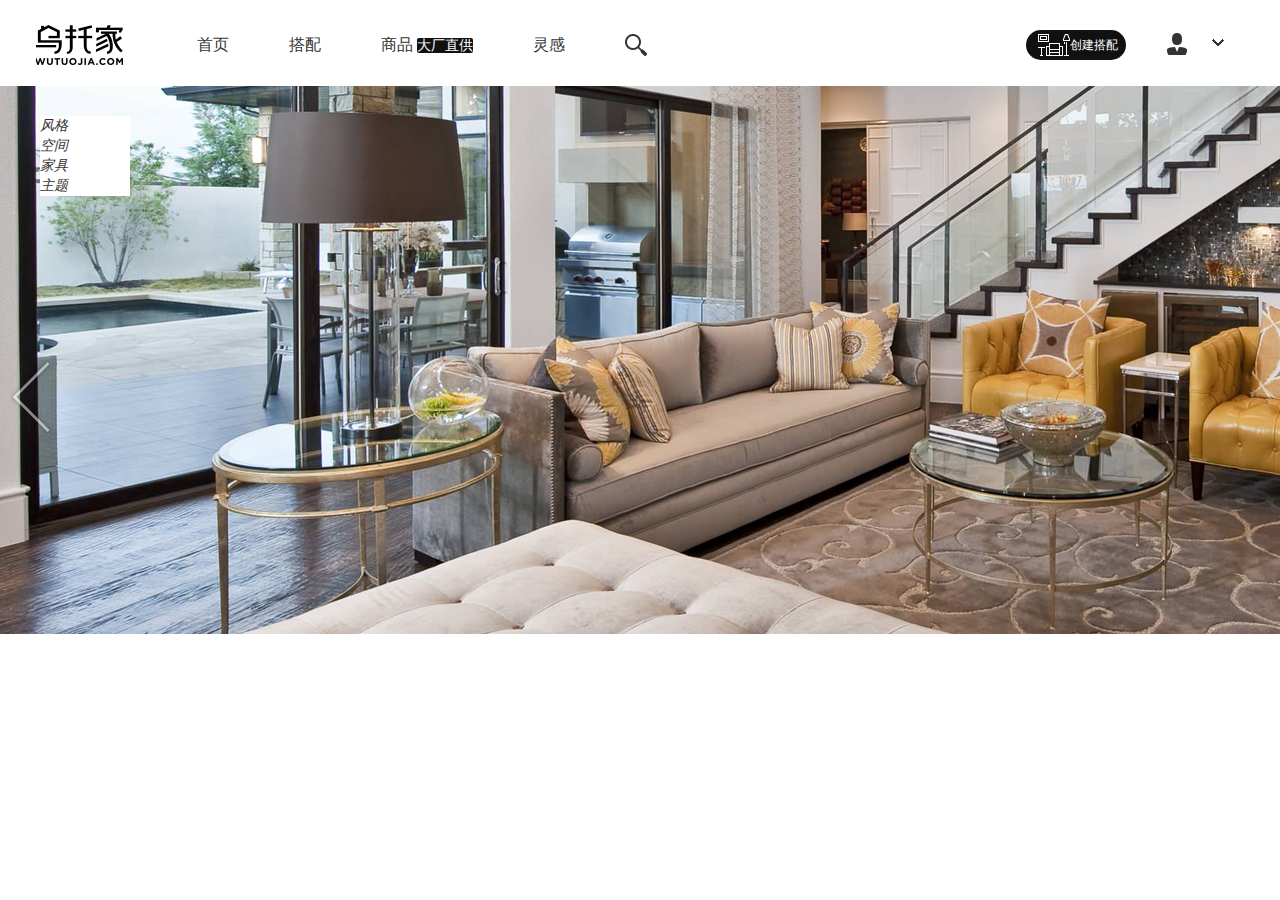
==== index.html @ 918920f3 "header&banner push" ====
<!DOCTYPE html>
<html lang="en">

<head>
    <meta charset="UTF-8">
    <meta name="viewport" content="width=device-width, initial-scale=1.0">
    <meta http-equiv="X-UA-Compatible" content="ie=edge">
    <title>Document</title>
    <link rel="stylesheet" href="style/style.css">
</head>

<body>
    <!-- header start -->
    <div class="header">
        <div class="header_l">
            <div class="menu">
                <a href="index.html"></a>
            </div>
            <ul>
                <li>
                    <a href="index.html">首页</a>
                </li>
                <li>
                    <a href="#">搭配</a>
                </li>
                <li>
                    <a href="#">商品</a>
                    <i>大厂直供</i>
                </li>
                <li>
                    <a href="#">灵感</a>
                </li>
            </ul>
            <div class="search">
                <a href="#"></a>
            </div>
        </div>
        <div class="header_r">
            <a href="" class="create">
                <i></i>
                <h2>创建搭配</h2>
            </a>
            <span>
                <a href="">
                    <i></i>
                </a>
                <a href="">
                    <b></b>
                </a>
            </span>
        </div>
    </div>
    <!-- header over -->
    <!-- banner start -->
    <div class="banner">
        <a href="#" class="prev"></a>
        <a href="#" class="next"></a>
        <div class="imgbox">
            <a href="#">
                <img src="img/banner/164200_431407.jpg" alt="">
            </a>
            <a href="#">
                <img src="img/banner/164423_372800.jpg" alt="">
            </a>
            <a href="#">
                <img src="img/banner/171419_887644.jpg" alt="">
            </a>
        </div>
        <ul class="banner-list">
            <li>
                <i>风格</i>
                <ul>
                    <li></li>
                </ul>
            </li>
            <li>
                <i>空间</i>
            </li>
            <li>
                <i>家具</i>
            </li>
            <li>
                <i>主题</i>
            </li>
        </ul>
    </div>
</body>

</html>
---- style/style.css ----
@charset "utf-8";

html, body, ul, li, ol, dl, dd, dt, p, h1, h2, h3, h4, h5, h6, form, fieldset, legend, img { margin:0; padding:0; }
fieldset, img { border:none; }
img{display: block;}
address, caption, cite, code, dfn, th, var { font-style:normal; font-weight:normal; }
ul, ol { list-style:none; } 
body { color:#333; padding:5px 0; font:14px/20px "微软雅黑"; background:#fff;overflow-y:scroll; overflow-x:hidden;}
a { color:#333; text-decoration:none; }
/* a:visited { color:#666; } */
/* a:hover, a:active, a:focus { color:#ff8400; text-decoration:underline; } */

/* header */
.header{height: 81px;}
.header_l {margin-top: 20px;float: left;overflow: hidden;}
.header_l .menu {float: left; width: 88px;height: 40px;background: url(../img/logo.png) no-repeat;margin: 0 73px 0 36px}
.header_l ul {float: left;}
.header_l ul li {float: left; margin-right: 60px;line-height: 40px;}
.header_l ul li a {font-size: 16px}
.header_l ul li a:hover {color: #666;}
.header_l ul li i {background: #111;font-style: normal;color: #fff;border-radius: 2px;}
.header_l .search {float: left; width: 22px;height: 22px;background: url(../img/wtjicon.png) no-repeat 0 0 ;margin-top: 9px;}
.header_l .search:hover {background: url(../img/wtjicon.png) no-repeat -25px 0}

.header_r {float: right;margin-right: 20px;display: flex;align-items: center}
.header_r a.create {display: flex; width: 100px;height: 30px;background: #111;border-radius: 15px;align-items: center;line-height: 81px;}
.header_r a.create i {width: 32px;height: 22px; background: url(../img/mybuild_btn.png) no-repeat;margin-left: 12px;}
.header_r a.create h2 {font-size: 12px;font-weight: normal;color: #fff;}
.header_r span {display: flex;align-items: center;width: 94px;height: 80px;padding-left: 40px;}
.header_r span a{float: left;}
.header_r span a i {display: block; width: 25px;height: 25px; background:url(../img/wtjicon.png) no-repeat -52px 0}
.header_r span a b {display: block; width: 14px;height: 14px;background:url(../img/wtjicon.png) no-repeat -52px -25px;margin-left: 20px}

/* banner */
.banner {width: 1349px;height: 548px;position: relative;}
.prev {position: absolute;width: 42px;height: 78px;background: url(../img/wtjicon.png) no-repeat -125px -30px;left: 10px;top: 50%;z-index: 9}
.prev:hover{background-position: -220px -30px;}
.next {position: absolute;width: 42px;height: 78px;background: url(../img/wtjicon.png) no-repeat -168px -30px;right: 10px;top: 50%;z-index: 9;}
.next:hover{background-position: -265px -30px;}

.imgbox a {position: absolute;}

.banner-list {position: absolute;z-index: 3;background: #fff;top: 30px;left: 40px;width: 90px;}
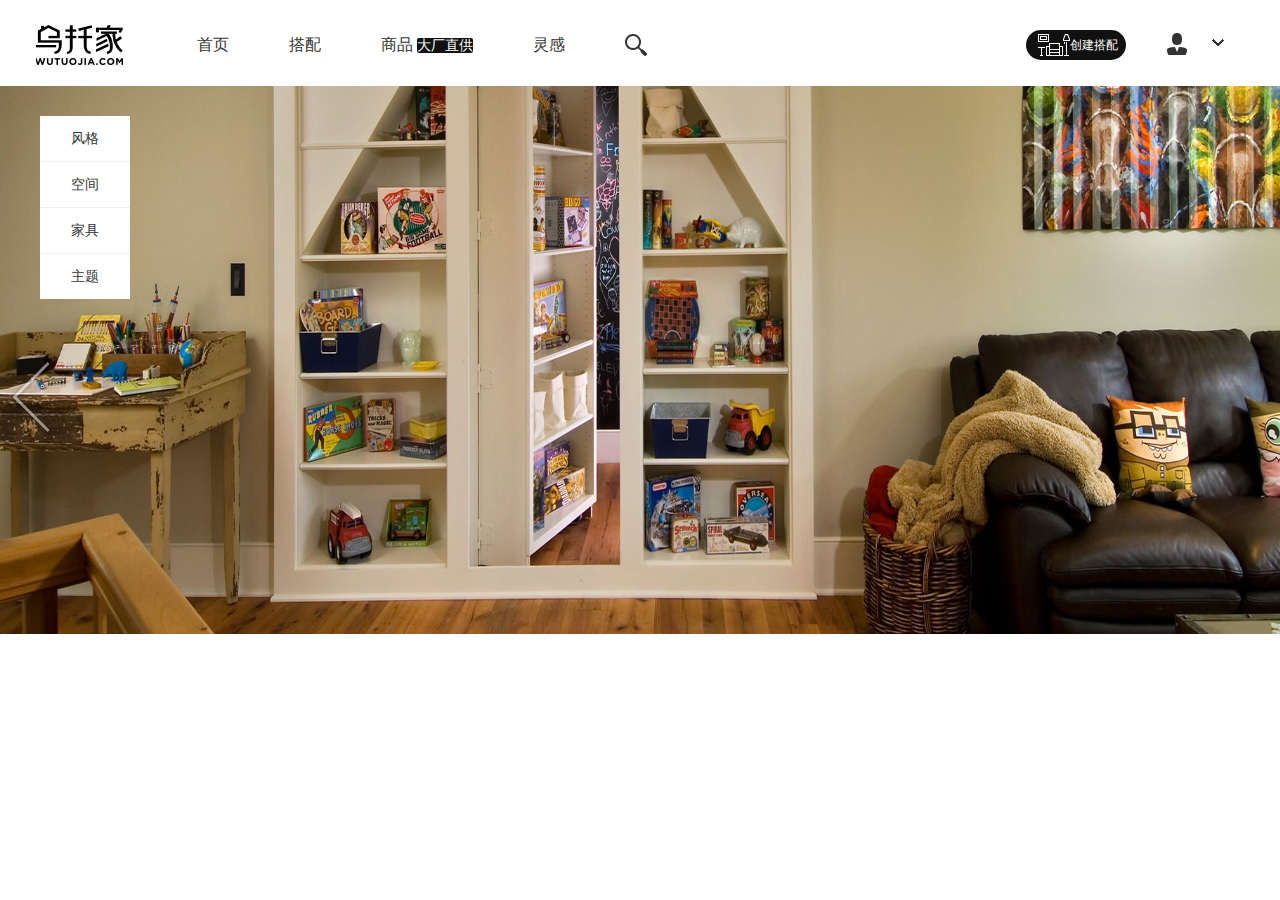
==== commit 32a33dd2: "banner complete" ====
--- a/index.html
+++ b/index.html
@@ -69,21 +69,209 @@
         <ul class="banner-list">
             <li>
                 <i>风格</i>
-                <ul>
-                    <li></li>
-                </ul>
+                <div class="banner-list-box">
+                    <ul>
+                        <li>
+                            <a href="">欧式</a>
+                        </li>
+                        <li>
+                            <a href="">田园</a>
+                        </li>
+                        <li>
+                            <a href="">新中式</a>
+                        </li>
+                        <li>
+                            <a href="">简约现代</a>
+                        </li>
+                        <li>
+                            <a href="">地中海</a>
+                        </li>
+                    </ul>
+                    <ul>
+                        <li>
+                            <a href="">北欧/宜家</a>
+                        </li>
+                        <li>
+                            <a href="">东南亚</a>
+                        </li>
+                        <li>
+                            <a href="">新古典</a>
+                        </li>
+                        <li>
+                            <a href="">日式</a>
+                        </li>
+                        <li>
+                            <a href="">韩式</a>
+                        </li>
+                    </ul>
+                    <ul>
+                        <li>
+                            <a href="">复古怀旧</a>
+                        </li>
+                        <li>
+                            <a href="">美式</a>
+                        </li>
+                        <li>
+                            <a href="">法式</a>
+                        </li>
+                        <li>
+                            <a href="">简约</a>
+                        </li>
+                        <li>
+                            <a href="">前卫</a>
+                        </li>
+                    </ul>
+                </div>
             </li>
             <li>
                 <i>空间</i>
+                <div class="banner-list-box">
+                    <ul>
+                        <li>
+                            <a href="">客厅</a>
+                        </li>
+                        <li>
+                            <a href="">卧室</a>
+                        </li>
+                        <li>
+                            <a href="">厨房</a>
+                        </li>
+                        <li>
+                            <a href="">餐厅</a>
+                        </li>
+                        <li>
+                            <a href="">卫浴间</a>
+                        </li>
+                    </ul>
+                    <ul>
+                        <li>
+                            <a href="">衣帽间</a>
+                        </li>
+                        <li>
+                            <a href="">书房</a>
+                        </li>
+                        <li>
+                            <a href="">儿童房</a>
+                        </li>
+                        <li>
+                            <a href="">男孩房</a>
+                        </li>
+                        <li>
+                            <a href="">女孩房</a>
+                        </li>
+                    </ul>
+                    <ul>
+                        <li>
+                            <a href="">婴儿房</a>
+                        </li>
+                        <li>
+                            <a href="">玄关</a>
+                        </li>
+                        <li>
+                            <a href="">阳台</a>
+                        </li>
+                        <li>
+                            <a href="">角落</a>
+                        </li>
+                        <li>
+                            <a href="">花园</a>
+                        </li>
+                    </ul>
+                </div>
             </li>
             <li>
                 <i>家具</i>
+                <div class="banner-list-box">
+                    <ul>
+                        <li>
+                            <a href="">玄关台</a>
+                        </li>
+                        <li>
+                            <a href="">衣柜</a>
+                        </li>
+                        <li>
+                            <a href="">床</a>
+                        </li>
+                        <li>
+                            <a href="">床头柜</a>
+                        </li>
+                        <li>
+                            <a href="">茶几</a>
+                        </li>
+                    </ul>
+                    <ul>
+                        <li>
+                            <a href="">沙发</a>
+                        </li>
+                        <li>
+                            <a href="">书桌</a>
+                        </li>
+                        <li>
+                            <a href="">餐桌</a>
+                        </li>
+                    </ul>
+                </div>
             </li>
             <li>
                 <i>主题</i>
+                <div class="banner-list-box">
+                    <ul>
+                        <li>
+                            <a href="">宜家</a>
+                        </li>
+                        <li>
+                            <a href="">小清新</a>
+                        </li>
+                        <li>
+                            <a href="">小户型</a>
+                        </li>
+                        <li>
+                            <a href="">背景墙</a>
+                        </li>
+                        <li>
+                            <a href="">壁咚女人心</a>
+                        </li>
+                    </ul>
+                    <ul>
+                        <li>
+                            <a href="">个性色彩</a>
+                        </li>
+                        <li>
+                            <a href="">彪悍的空间利用</a>
+                        </li>
+                        <li>
+                            <a href="">开放式厨房</a>
+                        </li>
+                        <li>
+                            <a href="">我们都是粉色控</a>
+                        </li>
+                        <li>
+                            <a href="">我们都是重口味</a>
+                        </li>
+                    </ul>
+                    <ul>
+                        <li>
+                            <a href="">童趣</a>
+                        </li>
+                        <li>
+                            <a href="">睡公主</a>
+                        </li>
+                        <li>
+                            <a href="">最炫华丽风</a>
+                        </li>
+                        <li>
+                            <a href="">为青春造势</a>
+                        </li>
+                        <li>
+                            <a href="">高科技智能</a>
+                        </li>
+                    </ul>
+                </div>
             </li>
         </ul>
     </div>
 </body>
+<script src="libs/jquery.js"></script>
+<script src="js/index.js"></script>
 
 </html>--- a/style/style.css
+++ b/style/style.css
@@ -19,7 +19,7 @@
 .header_l ul li a {font-size: 16px}
 .header_l ul li a:hover {color: #666;}
 .header_l ul li i {background: #111;font-style: normal;color: #fff;border-radius: 2px;}
-.header_l .search {float: left; width: 22px;height: 22px;background: url(../img/wtjicon.png) no-repeat 0 0 ;margin-top: 9px;}
+.header_l .search {float: left; width: 22px;height: 22px;background: url(../img/wtjicon.png) no-repeat 0 0 ;margin-top: 9px;cursor: pointer;}
 .header_l .search:hover {background: url(../img/wtjicon.png) no-repeat -25px 0}
 
 .header_r {float: right;margin-right: 20px;display: flex;align-items: center}
@@ -38,6 +38,16 @@
 .next {position: absolute;width: 42px;height: 78px;background: url(../img/wtjicon.png) no-repeat -168px -30px;right: 10px;top: 50%;z-index: 9;}
 .next:hover{background-position: -265px -30px;}
 
-.imgbox a {position: absolute;}
+.imgbox a {position: absolute;width: 1349px;height: 548px;left: 1349px;}
+.imgbox a img {width: 1349px;height: 548px;}
+.imgbox a:nth-child(1) {left: 0}
 
-.banner-list {position: absolute;z-index: 3;background: #fff;top: 30px;left: 40px;width: 90px;}+.banner-list {position: absolute;z-index: 3;background: #fff;top: 30px;left: 40px;width: 90px;}
+.banner-list>li{line-height: 45px;text-align: center;border-bottom: 1px solid #f0f0f0;cursor: pointer;}
+.banner-list>li:last-child {border-bottom: none;}
+.banner-list>li:hover{background: #111;color: #fff}
+.banner-list>li i {font-style: normal}
+
+.banner-list-box {width: 0px;height: 183px;background: #111;position: absolute;left: 90px;top: 0;overflow: hidden;}
+.banner-list-box ul{float: left; margin: 30px 0 30px 50px }
+.banner-list-box a {color: #fff;font-size: 12px;display: block;height: 26px;line-height: 26px;text-align: left;}
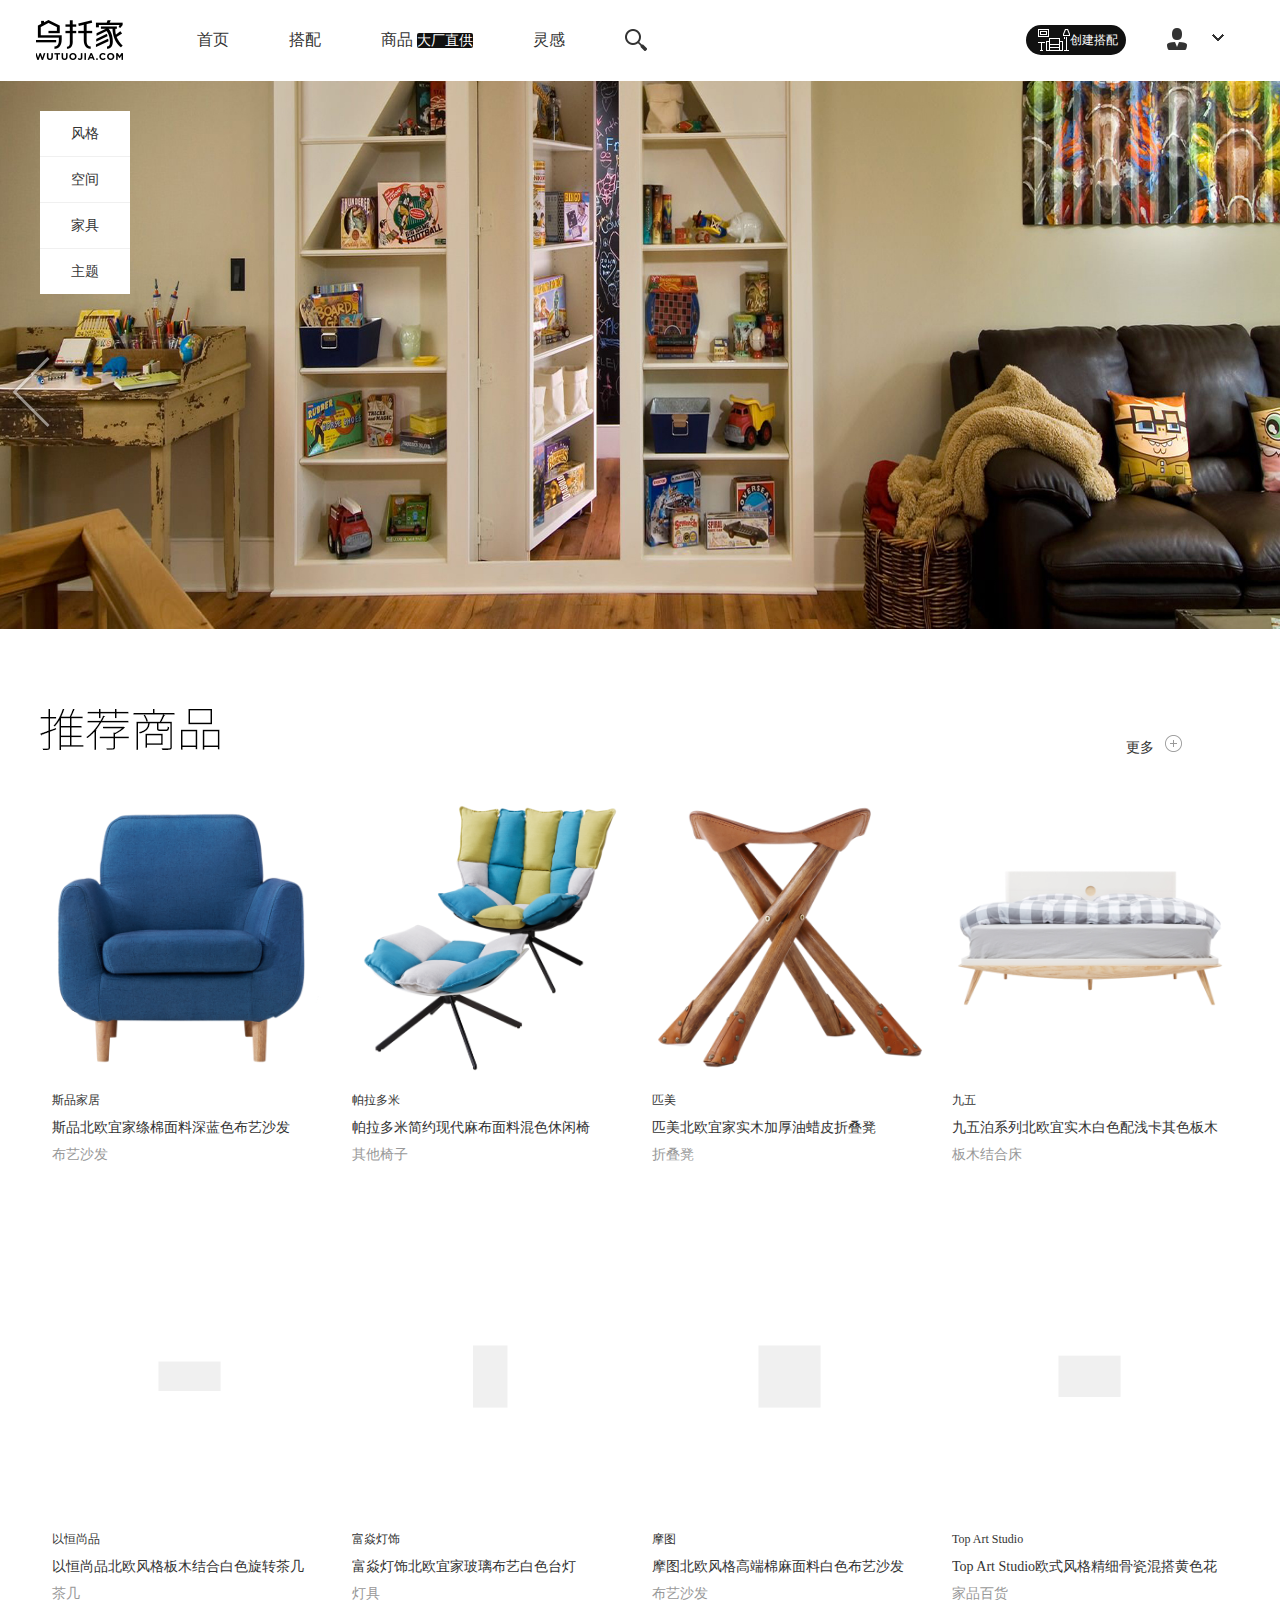
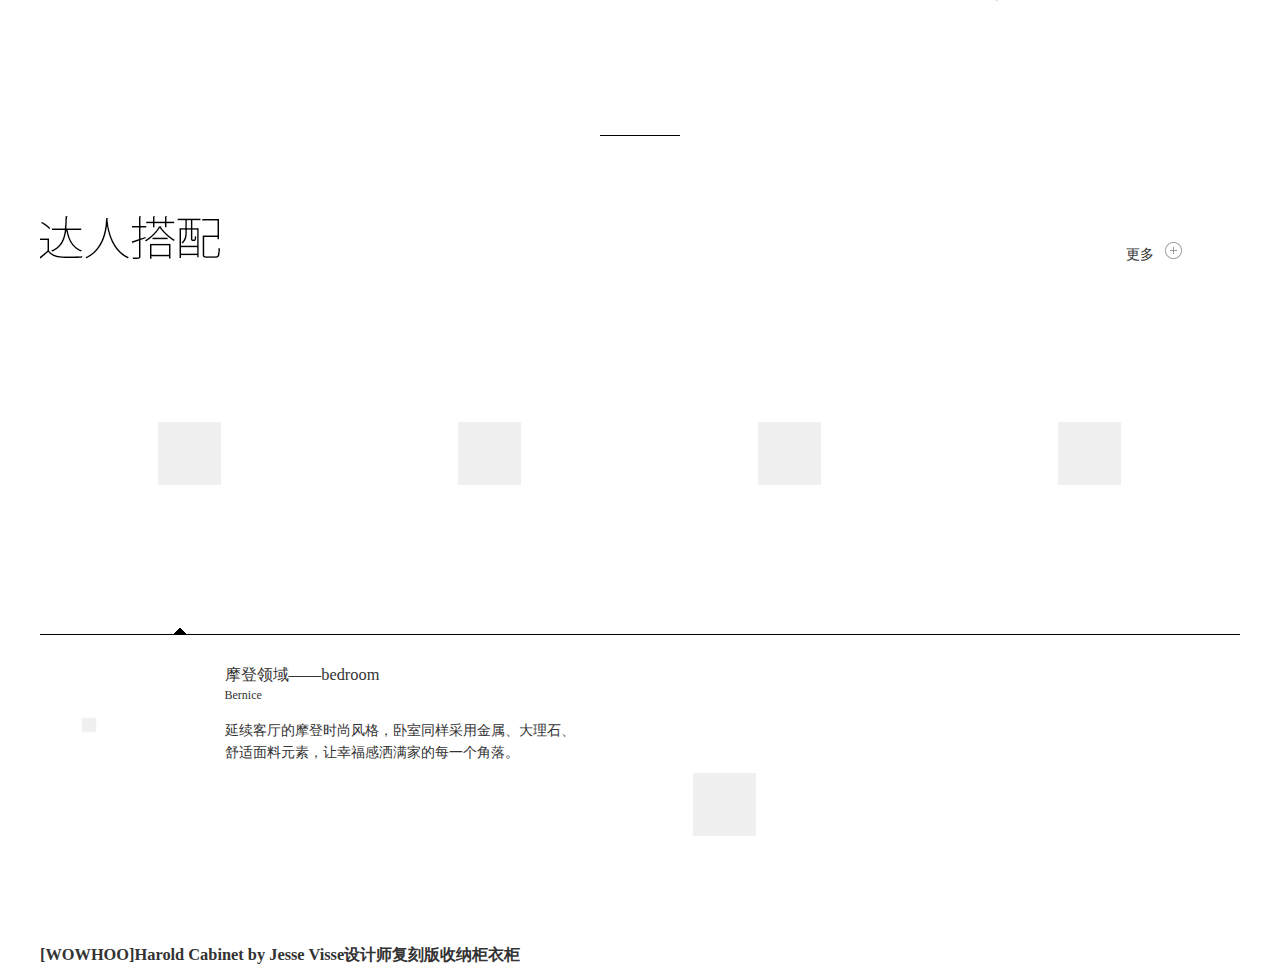
==== commit a290f841: "html mytake writing" ====
--- a/index.html
+++ b/index.html
@@ -5,11 +5,78 @@
     <meta charset="UTF-8">
     <meta name="viewport" content="width=device-width, initial-scale=1.0">
     <meta http-equiv="X-UA-Compatible" content="ie=edge">
-    <title>Document</title>
+    <title>乌托家-家居场景式内容电商平台</title>
     <link rel="stylesheet" href="style/style.css">
 </head>
 
 <body>
+    <!-- login start -->
+    <div class="login">
+        <i class="close"></i>
+        <div class="login-main">
+            <h3>登录乌托家</h3>
+            <p>发现灵感，搜集所爱，美好家居就从这里开始。现在就登录乌托家搭建您心仪的家吧</p>
+            <div class="other-login">
+                <a href="">
+                    <i></i>微博登录</a>
+                <a href="">
+                    <i></i>QQ登录</a>
+                <a href="">
+                    <i></i>微信登录</a>
+            </div>
+            <ul class="login-body">
+                <li>通过邮箱或手机号登录</li>
+                <li>
+                    <input type="text" placeholder="邮箱或手机号">
+                </li>
+                <li>
+                    <input type="password" placeholder="输入密码">
+                </li>
+                <li>
+                    <input type="checkbox" id="auto-login">
+                    <label for="auto-login">下次自动登录</label>
+                    <a href="">忘记密码</a>
+                </li>
+                <li>
+                    <a href="" class="login-submit">登录</a>
+                </li>
+                <li>
+                    <i>还不是会员?</i>
+                    <a href="">立即注册</a>
+                </li>
+            </ul>
+        </div>
+        <div class="register">
+            <h3>现在就加入乌托家</h3>
+            <p>发现灵感，搜集所爱，美好家居就从这里开始。现在就登录乌托家搭建您心仪的家吧</p>
+            <div class="other-login">
+                <a href="">
+                    <i></i>微博登录</a>
+                <a href="">
+                    <i></i>QQ登录</a>
+                <a href="">
+                    <i></i>微信登录</a>
+            </div>
+            <ul class="register-body">
+                <li>手机账户注册</li>
+                <li>
+                    <input type="text" placeholder="请输入您的手机号">
+                </li>
+                <li>
+                    <input type="password" placeholder="请输入您的密码">
+                </li>
+                <li>
+                    <a href="" class="login-submit">确定</a>
+                </li>
+                <li>
+                    <i>我已有账号!</i>
+                    <a href="">登录</a>
+                </li>
+            </ul>
+        </div>
+    </div>
+    <!-- login over -->
+
     <!-- header start -->
     <div class="header">
         <div class="header_l">
@@ -51,10 +118,11 @@
         </div>
     </div>
     <!-- header over -->
+
     <!-- banner start -->
     <div class="banner">
-        <a href="#" class="prev"></a>
-        <a href="#" class="next"></a>
+        <a class="prev"></a>
+        <a class="next"></a>
         <div class="imgbox">
             <a href="#">
                 <img src="img/banner/164200_431407.jpg" alt="">
@@ -270,8 +338,180 @@
             </li>
         </ul>
     </div>
+    <!-- banner over -->
+
+    <!-- recommd start -->
+    <div class="recommd layout">
+        <div class="recommd-t">
+            <h2></h2>
+            <div class="more">
+                <a href="">更多
+                    <i></i>
+                </a>
+            </div>
+        </div>
+        <div class="recommd-main">
+            <div class="recommd-body">
+                <dl>
+                    <dt>
+                        <a href="">
+                            <img src="img/rd1.png" data-src="img/recommd/094350_123422.png" alt="" class="lazyload">
+                        </a>
+                    </dt>
+                    <dd>
+                        <a href="">斯品家居</a>
+                        <p>斯品北欧宜家绦棉面料深蓝色布艺沙发</p>
+                        <span>布艺沙发</span>
+                    </dd>
+                </dl>
+            </div>
+            <div class="recommd-body">
+                <dl>
+                    <dt>
+                        <a href="">
+                            <img src="img/rd1.png" data-src="img/recommd/171850_844404.png" alt="" class="lazyload">
+                        </a>
+                    </dt>
+                    <dd>
+                        <a href="">帕拉多米</a>
+                        <p>帕拉多米简约现代麻布面料混色休闲椅</p>
+                        <span>其他椅子</span>
+                    </dd>
+                </dl>
+            </div>
+            <div class="recommd-body">
+                <dl>
+                    <dt>
+                        <a href="">
+                            <img src="img/rd1.png" data-src="img/recommd/101009_919580.png" alt="" class="lazyload">
+                        </a>
+                    </dt>
+                    <dd>
+                        <a href="">匹美</a>
+                        <p>匹美北欧宜家实木加厚油蜡皮折叠凳</p>
+                        <span>折叠凳</span>
+                    </dd>
+                </dl>
+            </div>
+            <div class="recommd-body">
+                <dl>
+                    <dt>
+                        <a href="">
+                            <img src="img/rd1.png" data-src="img/recommd/154449_895808.png" alt="" class="lazyload">
+                        </a>
+                    </dt>
+                    <dd>
+                        <a href="">九五</a>
+                        <p>九五泊系列北欧宜实木白色配浅卡其色板木床</p>
+                        <span>板木结合床</span>
+                    </dd>
+                </dl>
+            </div>
+            <div class="recommd-body">
+                <dl>
+                    <dt>
+                        <a href="">
+                            <img src="img/rd1.png" data-src="img/recommd/175034_437467.png" alt="" class="lazyload">
+                        </a>
+                    </dt>
+                    <dd>
+                        <a href="">以恒尚品</a>
+                        <p>以恒尚品北欧风格板木结合白色旋转茶几</p>
+                        <span>茶几</span>
+                    </dd>
+                </dl>
+            </div>
+            <div class="recommd-body">
+                <dl>
+                    <dt>
+                        <a href="">
+                            <img src="img/rd1.png" data-src="img/recommd/145247_562117.png" alt="" class="lazyload">
+                        </a>
+                    </dt>
+                    <dd>
+                        <a href="">富焱灯饰</a>
+                        <p>富焱灯饰北欧宜家玻璃布艺白色台灯</p>
+                        <span>灯具</span>
+                    </dd>
+                </dl>
+            </div>
+            <div class="recommd-body">
+                <dl>
+                    <dt>
+                        <a href="">
+                            <img src="img/rd1.png" data-src="img/recommd/094436_811992.png" alt="" class="lazyload">
+                        </a>
+                    </dt>
+                    <dd>
+                        <a href="">摩图</a>
+                        <p>摩图北欧风格高端棉麻面料白色布艺沙发</p>
+                        <span>布艺沙发</span>
+                    </dd>
+                </dl>
+            </div>
+            <div class="recommd-body">
+                <dl>
+                    <dt>
+                        <a href="">
+                            <img src="img/rd1.png" data-src="img/recommd/111338_624180.png" alt="" class="lazyload">
+                        </a>
+                    </dt>
+                    <dd>
+                        <a href="">Top Art Studio</a>
+                        <p>Top Art Studio欧式风格精细骨瓷混搭黄色花纹咖啡杯碟</p>
+                        <span>家品百货</span>
+                    </dd>
+                </dl>
+            </div>
+        </div>
+        <div class="recomd-b layout">
+            <div class="wtj-link"></div>
+        </div>
+    </div>
+    <!-- recommd over -->
+
+    <!-- mytake start -->
+    <div class="mytake layout">
+        <div class="mytake-t recommd-t">
+            <h2></h2>
+            <div class="more">
+                <a href="">更多
+                    <i></i>
+                </a>
+            </div>
+        </div>
+        <ul class="mytake-ul">
+            <li><a href=""><img src="img/rd1.png" data-src="img/mytake/20160704034030_342995.png" alt="" class="lazyload"></a></li>
+            <li><a href=""><img src="img/rd1.png" data-src="img/mytake/20160619183316_599496.png" alt="" class="lazyload"></a></li>
+            <li><a href=""><img src="img/rd1.png" data-src="img/mytake/20160617181115_678389.png" alt="" class="lazyload"></a></li>
+            <li><a href=""><img src="img/rd1.png" data-src="img/mytake/20170819152408_648156.png" alt="" class="lazyload"></a></li>
+        </ul>
+        <div class="mytake-nav">
+            <div class="mytake-arrow"><img src="img/arrow.png" alt=""></div>
+        </div>
+        <div class="works works1">
+            <div class="author-info">
+                <a href=""><img src="img/rd1.png" data-src="img/mytake/132232_590689.jpg" class="lazyload" alt=""></a>
+                <div class="author">
+                    <h3><a href="">摩登领域——bedroom</a></h3>
+                    <div class="tlt-author">
+                        <a href="">Bernice</a>
+                    </div>
+                    <p><a href="">延续客厅的摩登时尚风格，卧室同样采用金属、大理石、舒适面料元素，让幸福感洒满家的每一个角落。</a></p>
+                </div>
+            </div>
+            <div class="work-div">
+                <ul class="workul">
+                    <li><a href=""><img src="img/rd1.png" data-src="img/mytake/202419_908473.png" class="lazyload" alt=""></a>
+                    <h3>[WOWHOO]Harold Cabinet by Jesse Visse设计师复刻版收纳柜衣柜</h3>
+                    </li>
+                </ul>
+            </div>
+        </div>
+    </div>
 </body>
 <script src="libs/jquery.js"></script>
+<script src="libs/lazyload.min.js"></script>
 <script src="js/index.js"></script>
 
 </html>--- a/style/style.css
+++ b/style/style.css
@@ -1,14 +1,13 @@
 @charset "utf-8";
 
 html, body, ul, li, ol, dl, dd, dt, p, h1, h2, h3, h4, h5, h6, form, fieldset, legend, img { margin:0; padding:0; }
-fieldset, img { border:none; }
+fieldset, img { border:none;}
+html,body{height: 100%;}
 img{display: block;}
 address, caption, cite, code, dfn, th, var { font-style:normal; font-weight:normal; }
 ul, ol { list-style:none; } 
-body { color:#333; padding:5px 0; font:14px/20px "微软雅黑"; background:#fff;overflow-y:scroll; overflow-x:hidden;}
+body { color:#333; font:14px/20px "微软雅黑"; background:#fff;overflow-y:scroll; overflow-x:hidden;}
 a { color:#333; text-decoration:none; }
-/* a:visited { color:#666; } */
-/* a:hover, a:active, a:focus { color:#ff8400; text-decoration:underline; } */
 
 /* header */
 .header{height: 81px;}
@@ -51,3 +50,96 @@
 .banner-list-box {width: 0px;height: 183px;background: #111;position: absolute;left: 90px;top: 0;overflow: hidden;}
 .banner-list-box ul{float: left; margin: 30px 0 30px 50px }
 .banner-list-box a {color: #fff;font-size: 12px;display: block;height: 26px;line-height: 26px;text-align: left;}
+
+/* login */
+.login {position: absolute;left: 0;top: 0;right: 0;bottom: 0;margin: auto;display: none;z-index: 999}
+.login .close {display: block;width: 35px;height: 35px;background: url(../img/commodityicon.png) no-repeat -40px -149px;position: absolute; right: 20px;top: 20px;}
+
+.login .login-main {margin:auto;margin-top: 50px;width: 420px;height: 468px;padding: 40px;}
+.login-main h3{color: #333;font-size: 20px;height: 38px;display: block;text-align: center;}
+.login-main p {line-height: 22px;font-size: 12px;}
+
+.other-login {display: flex;justify-content: space-between;padding: 23px 0 2px;}
+.other-login a {color: #fff;height: 46px;line-height: 46px;font-size: 14px;text-indent: 25px; border-radius: 4px;text-align: center;position: relative;}
+.other-login a:hover {opacity: .8;}
+.other-login a i{position: absolute;display: inline-block;background-image: url(../img/wtjicon.png);left: 10px;top: 10px;opacity: 0.8;}
+.other-login a:nth-child(1) {width: 130px;background: #e74c3a;}
+.other-login a:nth-child(1) i {width: 29px;height: 23px;background-position: -94px 0;}
+.other-login a:nth-child(2) {width: 130px;background: #1dadea;}
+.other-login a:nth-child(2) i {width: 25px;height: 25px;background-position: -126px 0;}
+.other-login a:nth-child(3) {width: 130px;background: #00c400;}
+.other-login a:nth-child(3) i {width: 28px;height: 23px;background-position: -154px 0;}
+
+.login-body li {color: #333;margin-top: 5px;}
+.login-body li:nth-child(1) {padding: 25px 0 20px;}
+.login-body li:nth-child(2) input{width: 418px;height: 46px;line-height: 46px;text-indent: 15px;font-size: 14px;border: 1px solid #999;}
+.login-body li:nth-child(3) {margin: 15px 0 20px;}
+.login-body li:nth-child(3) input {width: 418px;height: 46px;line-height: 46px;text-indent: 15px;font-size: 14px;border: 1px solid #999;}
+.login-body li:nth-child(4) {margin-top: 5px;}
+.login-body li:nth-child(4) a {float: right;}
+.login-body li:nth-child(5) {margin-top: 15px;}
+.login-body li:nth-child(5) a {display: block; height: 46px;line-height: 46px;font-size: 14px;font-weight: bold;border-radius: 4px;background: #111;color: #fff;text-align: center;}
+.login-body li:nth-child(6) {text-align: center;height: 40px;line-height: 40px;}
+.login-body li:nth-child(6) i {color: #999}
+
+
+.login .register {margin:auto;margin-top: 50px;width: 420px;height: 468px;padding: 40px;display: none;}
+.register h3{color: #333;font-size: 20px;height: 38px;display: block;text-align: center;}
+.register p {line-height: 22px;font-size: 12px;}
+
+.register li {color: #333;margin-top: 5px;}
+.register li:nth-child(1) {padding: 25px 0 20px;}
+.register li:nth-child(2) input{width: 418px;height: 46px;line-height: 46px;text-indent: 15px;font-size: 14px;border: 1px solid #999;}
+.register li:nth-child(3) {margin: 15px 0 20px;}
+.register li:nth-child(3) input {width: 418px;height: 46px;line-height: 46px;text-indent: 15px;font-size: 14px;border: 1px solid #999;}
+
+.register li:nth-child(4) {margin-top: 15px;}
+.register li:nth-child(4) a {display: block; height: 46px;line-height: 46px;font-size: 14px;font-weight: bold;border-radius: 4px;background: #111;color: #fff;text-align: center;}
+.register li:nth-child(5) {text-align: center;height: 40px;line-height: 40px;}
+.register li:nth-child(5) i {color: #999}
+
+
+.layout {width: 1200px;margin: 0 auto}
+
+.recommd {margin-top: 80px;}
+.recommd-t {overflow: hidden;}
+.recommd-t h2 {width: 181px;height: 44px;background: url(../img/wtjicon.png) no-repeat 0px  -136px;display: inline-block}
+.recommd-t .more {float: right;width: 89px;height: 43px;padding: 25px 25px 0 0;}
+.more i {display: inline-block;width: 17px;height: 17px;background: url(../img/wtjicon.png) no-repeat -18px -26px;margin: 1px 0 0 7px;}
+
+.recommd-main {width: 1240px;display: flex;flex-wrap: wrap;}
+.recommd-body {width: 300px;padding: 12px;overflow: hidden;box-sizing: border-box}
+.recommd-body dl {width: 276px;height: 405px;float:left;margin-top: 10px;position: relative;}
+.recommd-body dl dt a{display: block; height: 276px;width: 276px;text-align: center;line-height: 276px;}
+.recommd-body dl dt a img{display: inline-block;vertical-align: middle;}
+.recommd-body dl dd a {display: block;margin-top: 15px;font-size: 12px;}
+.recommd-body dl dd p {height: 35px;line-height: 35px; font-size:14px;overflow: hidden;}
+.recommd-body dl dd span {display: block;margin-bottom: 15px;color: #999;}
+.recommd-body:nth-child(1) dl dt img {width: 276px;height: 260px;}
+.recommd-body:nth-child(2) dl dt img {width: 264px;height: 276px;}
+.recommd-body:nth-child(3) dl dt img {width: 276px;height: 271px;}
+.recommd-body:nth-child(4) dl dt img {width: 276px;height: 146px;}
+.recommd-body:nth-child(5) dl dt img {width: 276px;height: 131px;}
+.recommd-body:nth-child(6) dl dt img {width: 153px;height: 276px;}
+.recommd-body:nth-child(7) dl dt img {width: 276px;height: 276px;}
+.recommd-body:nth-child(8) dl dt img {width: 276px;height: 183px;}
+
+.recomd-b {margin-bottom: 80px;}
+.wtj-link {height: 80px;line-height: 80px;border-bottom: 1px solid #000;width: 80px;margin: 0 auto;}
+
+/* mytake */
+.mytake .mytake-t h2 {background-position: 0 -181px;}
+.mytake-ul {display: flex;justify-content: space-around;margin: 30px 0;}
+.mytake-ul li a img {width: 280px;height: 280px;}
+
+.mytake-nav {border-bottom: 1px solid #000;position: relative;height: 10px;overflow: hidden;}
+.mytake-arrow {width: 280px;text-align: center;position: absolute;}
+.mytake-arrow img {display: inline-block;}
+
+.works {margin-top: 30px;}
+.author-info {widows: 460px;float: left;}
+.author-info img {display: inline-block; margin-left: 17px;width: 64px;height: 64px;border-radius: 50%}
+.author {width: 360px;display: inline-block;margin-left: 100px;}
+.author h3 {font-weight: normal;}
+.tlt-author {font-size: 12px;cursor: pointer;}
+.author p {margin-top: 15px;line-height: 22px;font-size: 14px;}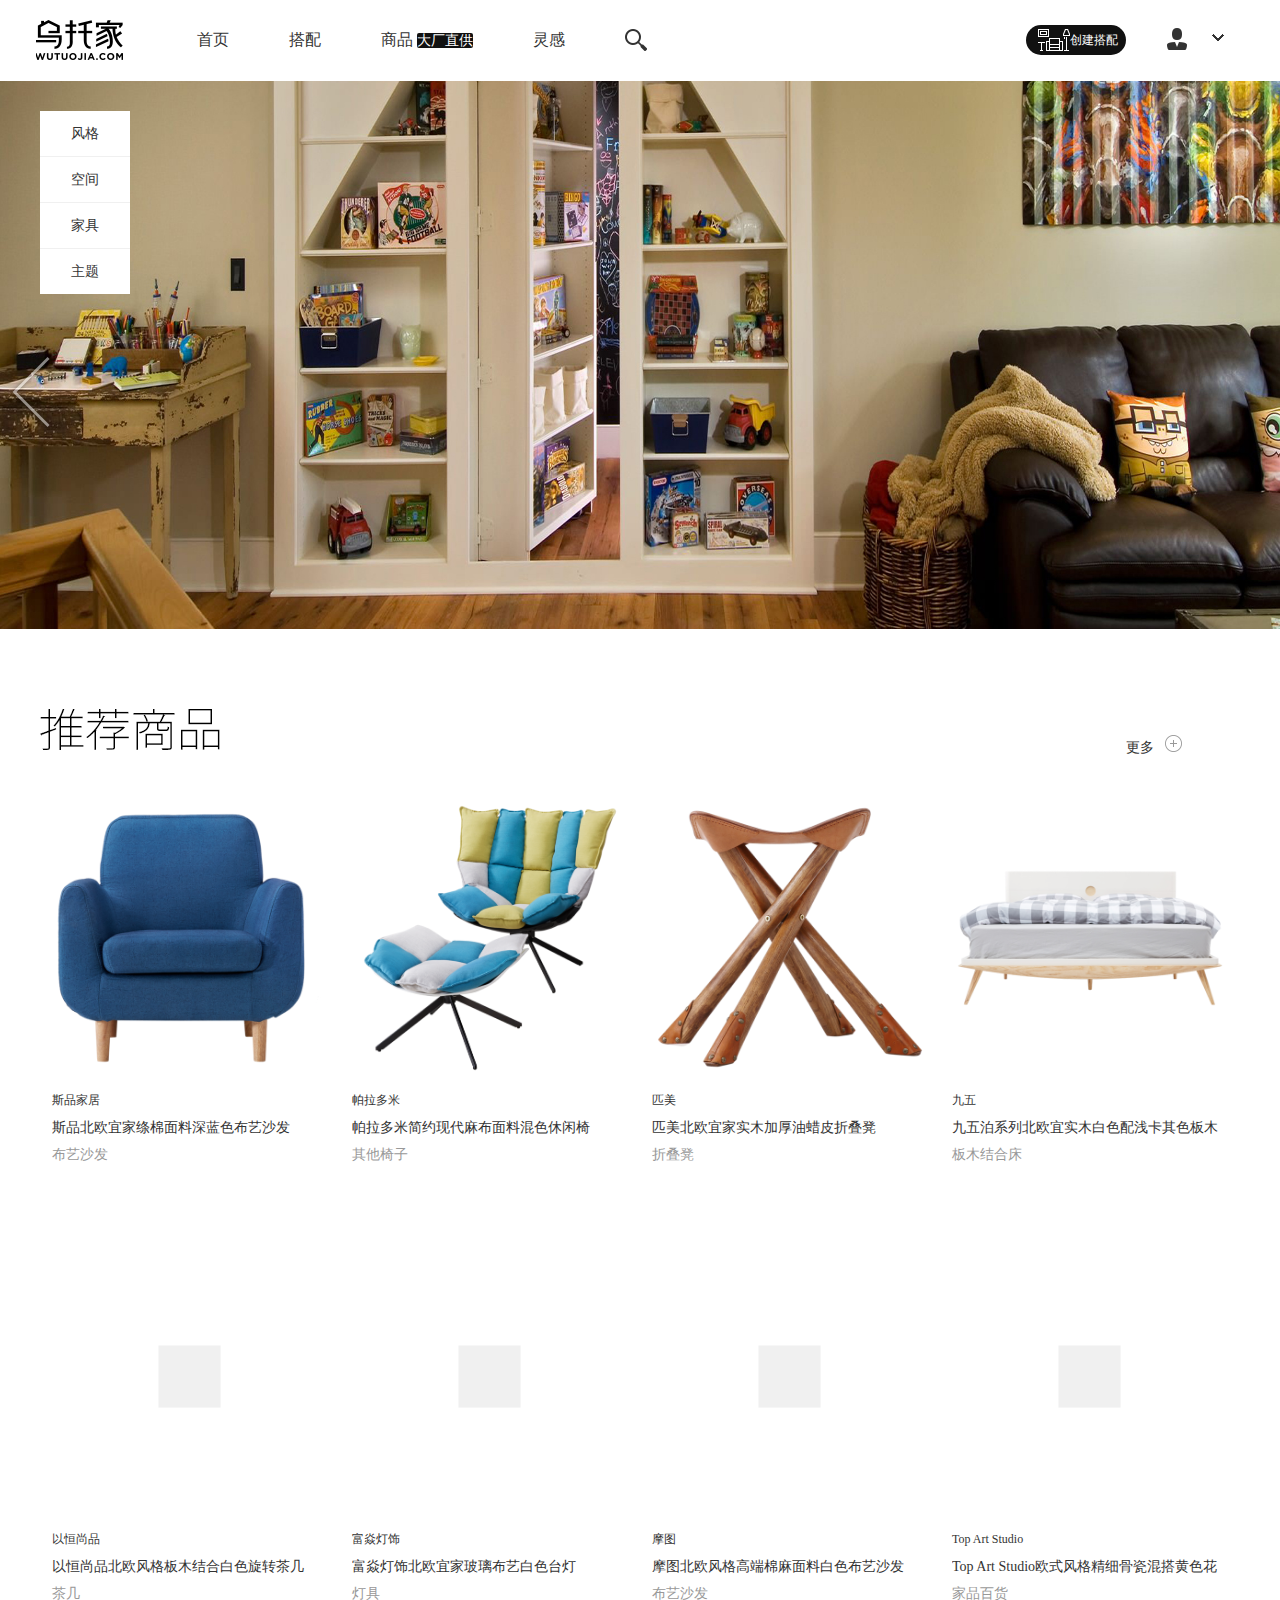
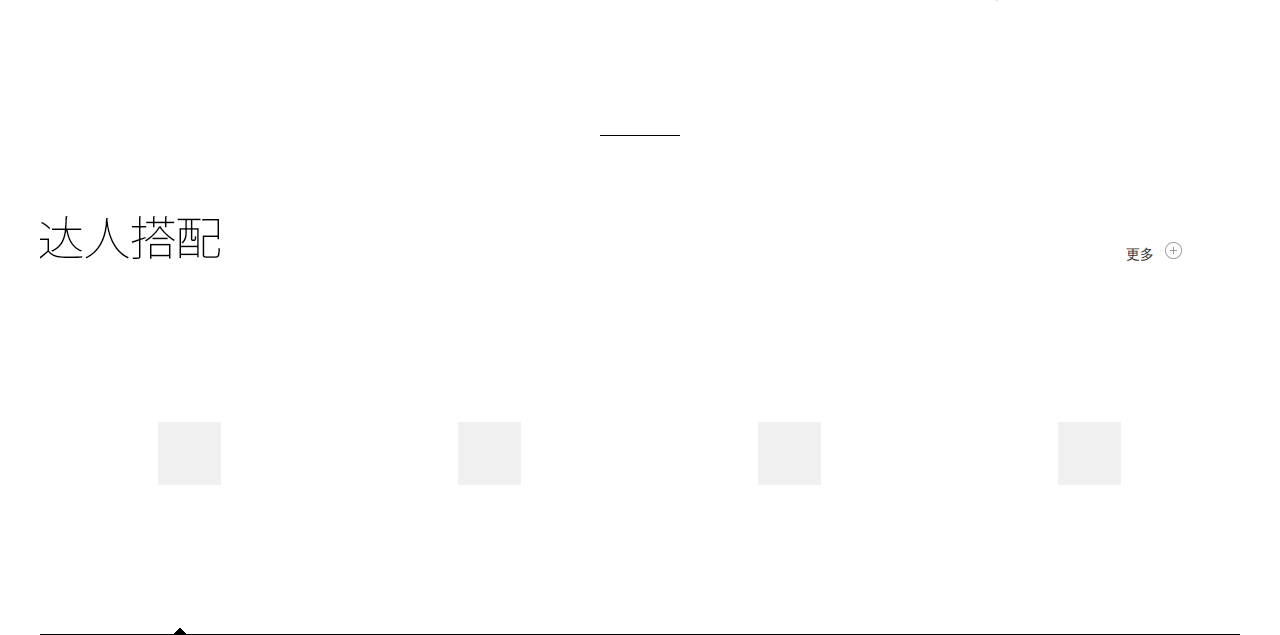
==== commit d1aadd0c: "mytake complete" ====
--- a/index.html
+++ b/index.html
@@ -489,7 +489,7 @@
         <div class="mytake-nav">
             <div class="mytake-arrow"><img src="img/arrow.png" alt=""></div>
         </div>
-        <div class="works works1">
+        <div class="works">
             <div class="author-info">
                 <a href=""><img src="img/rd1.png" data-src="img/mytake/132232_590689.jpg" class="lazyload" alt=""></a>
                 <div class="author">
@@ -501,9 +501,102 @@
                 </div>
             </div>
             <div class="work-div">
-                <ul class="workul">
+                <ul class="work-ul">
                     <li><a href=""><img src="img/rd1.png" data-src="img/mytake/202419_908473.png" class="lazyload" alt=""></a>
                     <h3>[WOWHOO]Harold Cabinet by Jesse Visse设计师复刻版收纳柜衣柜</h3>
+                    </li>
+                    <li><a href=""><img src="img/rd1.png" data-src="img/mytake/213145_935734.png" class="lazyload" alt=""></a>
+                    <h3>【現貨】丹麥Ferm Livin...</h3>
+                    </li>
+                    <li><a href=""><img src="img/rd1.png" data-src="img/mytake/211335_392875.jpg" class="lazyload" alt=""></a>
+                    <h3>進口英國Tom Dixon  2016年新品 大理石檯燈/桌燈</h3>
+                    </li>
+                    <li><a href=""><img src="img/rd1.png" data-src="img/mytake/210226_286167.png" class="lazyload" alt=""></a>
+                    <h3>[WOWHOO]Alana Kingsize Bed电镀玫瑰金北欧风不锈钢金属大床</h3>
+                    </li>
+                </ul>
+            </div>
+        </div>
+        <div class="works">
+            <div class="author-info">
+                <a href=""><img src="img/rd1.png" data-src="img/mytake/163032_429119.jpg" class="lazyload" alt=""></a>
+                <div class="author">
+                    <h3><a href="">现代白静家-卧室</a></h3>
+                    <div class="tlt-author">
+                        <a href="">金馆长</a>
+                    </div>
+                    <p><a href="">浅浅色调，淡淡的色阶，实木与布艺结合出一种最舒适的意境，简洁款的抱枕以质感取胜，墙上的挂画增添时尚感。</a></p>
+                </div>
+            </div>
+            <div class="work-div">
+                <ul class="work-ul">
+                    <li><a href=""><img src="img/rd1.png" data-src="img/mytake/144218_700992.png" class="lazyload" alt=""></a>
+                    <h3>印度进口手工编织羊毛几何地毯100%纯羊毛客厅地毯挂毯茶几地毯</h3>
+                    </li>
+                    <li><a href=""><img src="img/rd1.png" data-src="img/mytake/134929_202223.png" class="lazyload" alt=""></a>
+                    <h3>抱枕</h3>
+                    </li>
+                    <li><a href=""><img src="img/rd1.png" data-src="img/mytake/190851_841213.png" class="lazyload" alt=""></a>
+                    <h3>拼色拉链腰靠枕套</h3>
+                    </li>
+                    <li><a href=""><img src="img/rd1.png" data-src="img/mytake/190555_705198.png" class="lazyload" alt=""></a>
+                    <h3>透明彩色鱼缸吊灯</h3>
+                    </li>
+                </ul>
+            </div>
+        </div>
+        <div class="works">
+            <div class="author-info">
+                <a href=""><img src="img/rd1.png" data-src="img/mytake/144302_255994.jpg" class="lazyload" alt=""></a>
+                <div class="author">
+                    <h3><a href="">摩登家庭-客厅</a></h3>
+                    <div class="tlt-author">
+                        <a href="">MR.大蜜</a>
+                    </div>
+                    <p><a href="">来自名师之手的设计感沙发提升整个居室艺术品位，功能性升隆茶几，随时能移动办公的小边几，墙上的层架还能随时摆放小物件，黑白并不乏味，功能和趣味兼得。</a></p>
+                </div>
+            </div>
+            <div class="work-div">
+                <ul class="work-ul">
+                    <li><a href=""><img src="img/rd1.png" data-src="img/mytake/201556_826244.jpg" class="lazyload" alt=""></a>
+                    <h3>地毯客厅黑白条纹地毯羊毛客厅茶几卧室书房时尚现代腈纶定做</h3>
+                    </li>
+                    <li><a href=""><img src="img/rd1.png" data-src="img/mytake/152556_359554.png" class="lazyload" alt=""></a>
+                    <h3>【拉赫蒂/lahti】redondo 2-seat sofa 215雷东多2-seat沙发215</h3>
+                    </li>
+                    <li><a href=""><img src="img/rd1.png" data-src="img/mytake/162500_98468.png" class="lazyload" alt=""></a>
+                    <h3>现代简约美式乡村工业风金属落地灯别墅酒店客厅灯样板房装饰地灯</h3>
+                    </li>
+                    <li><a href=""><img src="img/rd1.png" data-src="img/mytake/165339_936565.png" class="lazyload" alt=""></a>
+                    <h3>C形小茶几</h3>
+                    </li>
+                </ul>
+            </div>
+        </div>
+        <div class="works">
+            <div class="author-info">
+                <a href=""><img src="img/rd1.png" data-src="img/mytake/170744_278215.jpg" class="lazyload" alt=""></a>
+                <div class="author">
+                    <h3><a href="">嗨起来，大儿童们！</a></h3>
+                    <div class="tlt-author">
+                        <a href="">卖女孩的小火柴</a>
+                    </div>
+                    <p><a href="">为孩子打造一个缤纷多彩、欢乐自在的娱乐间吧！让他们对童年的充满快乐的记忆！</a></p>
+                </div>
+            </div>
+            <div class="work-div">
+                <ul class="work-ul">
+                    <li><a href=""><img src="img/rd1.png" data-src="img/mytake/153355_553641.png" class="lazyload" alt=""></a>
+                    <h3>卡通小马被子床单四件套</h3>
+                    </li>
+                    <li><a href=""><img src="img/rd1.png" data-src="img/mytake/154113_152000.png" class="lazyload" alt=""></a>
+                    <h3>儿童涂鸦 艺术壁纸</h3>
+                    </li>
+                    <li><a href=""><img src="img/rd1.png" data-src="img/mytake/153220_847120.png" class="lazyload" alt=""></a>
+                    <h3>儿童椅造型椅 小马烤漆椅</h3>
+                    </li>
+                    <li><a href=""><img src="img/rd1.png" data-src="img/mytake/153502_73150.png" class="lazyload" alt=""></a>
+                    <h3>呆萌小动物卡通抱枕靠枕居家用品 </h3>
                     </li>
                 </ul>
             </div>
--- a/style/style.css
+++ b/style/style.css
@@ -111,18 +111,10 @@
 .recommd-body {width: 300px;padding: 12px;overflow: hidden;box-sizing: border-box}
 .recommd-body dl {width: 276px;height: 405px;float:left;margin-top: 10px;position: relative;}
 .recommd-body dl dt a{display: block; height: 276px;width: 276px;text-align: center;line-height: 276px;}
-.recommd-body dl dt a img{display: inline-block;vertical-align: middle;}
+.recommd-body dl dt a img{display: inline-block;vertical-align: middle;max-width: 100%;max-height: 100%;}
 .recommd-body dl dd a {display: block;margin-top: 15px;font-size: 12px;}
 .recommd-body dl dd p {height: 35px;line-height: 35px; font-size:14px;overflow: hidden;}
 .recommd-body dl dd span {display: block;margin-bottom: 15px;color: #999;}
-.recommd-body:nth-child(1) dl dt img {width: 276px;height: 260px;}
-.recommd-body:nth-child(2) dl dt img {width: 264px;height: 276px;}
-.recommd-body:nth-child(3) dl dt img {width: 276px;height: 271px;}
-.recommd-body:nth-child(4) dl dt img {width: 276px;height: 146px;}
-.recommd-body:nth-child(5) dl dt img {width: 276px;height: 131px;}
-.recommd-body:nth-child(6) dl dt img {width: 153px;height: 276px;}
-.recommd-body:nth-child(7) dl dt img {width: 276px;height: 276px;}
-.recommd-body:nth-child(8) dl dt img {width: 276px;height: 183px;}
 
 .recomd-b {margin-bottom: 80px;}
 .wtj-link {height: 80px;line-height: 80px;border-bottom: 1px solid #000;width: 80px;margin: 0 auto;}
@@ -136,10 +128,18 @@
 .mytake-arrow {width: 280px;text-align: center;position: absolute;}
 .mytake-arrow img {display: inline-block;}
 
-.works {margin-top: 30px;}
+.works {margin-top: 30px;overflow: hidden;display: none;}
+.works:nth-child(1) {display: block;}
 .author-info {widows: 460px;float: left;}
-.author-info img {display: inline-block; margin-left: 17px;width: 64px;height: 64px;border-radius: 50%}
-.author {width: 360px;display: inline-block;margin-left: 100px;}
+.author-info img {float: left; margin-left: 17px;width: 64px;height: 64px;border-radius: 50%;}
+.author {width: 360px;float: left;;margin-left: 20px;}
 .author h3 {font-weight: normal;}
 .tlt-author {font-size: 12px;cursor: pointer;}
-.author p {margin-top: 15px;line-height: 22px;font-size: 14px;}+.author p {margin-top: 15px;line-height: 22px;font-size: 14px;}
+
+.work-div {float: right;}
+.work-ul {overflow: hidden;}
+.work-ul li {float: left;margin-left: 57px;width: 110px;}
+.work-ul li a {display: block;width: 110px;height: 110px;line-height: 110px;text-align: center; margin: 0 auto 16px;}
+.work-ul li h3 {font-size: 12px;font-weight: normal;height: 36px;white-space: nowrap;overflow: hidden;text-overflow: ellipsis;}
+.work-ul li a img {display: inline-block; vertical-align: middle;max-height: 110px;max-width: 110px;} 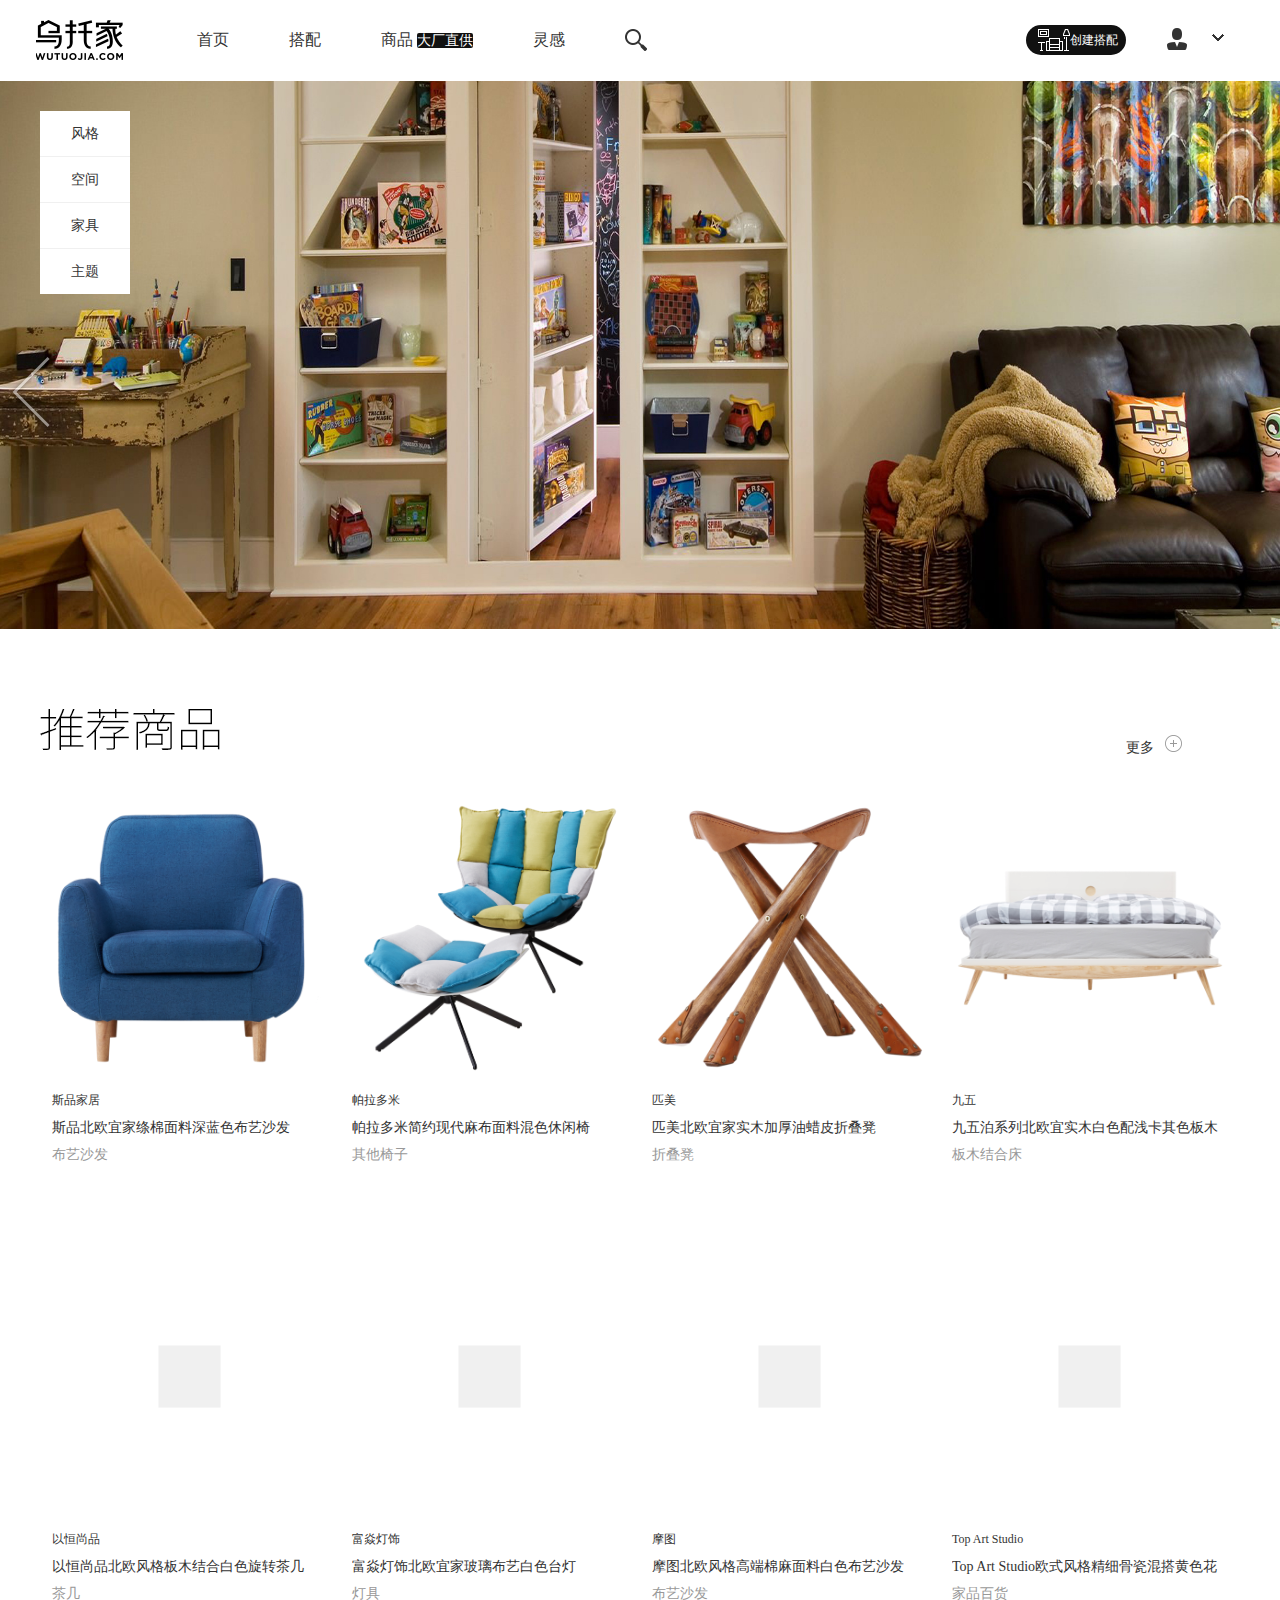
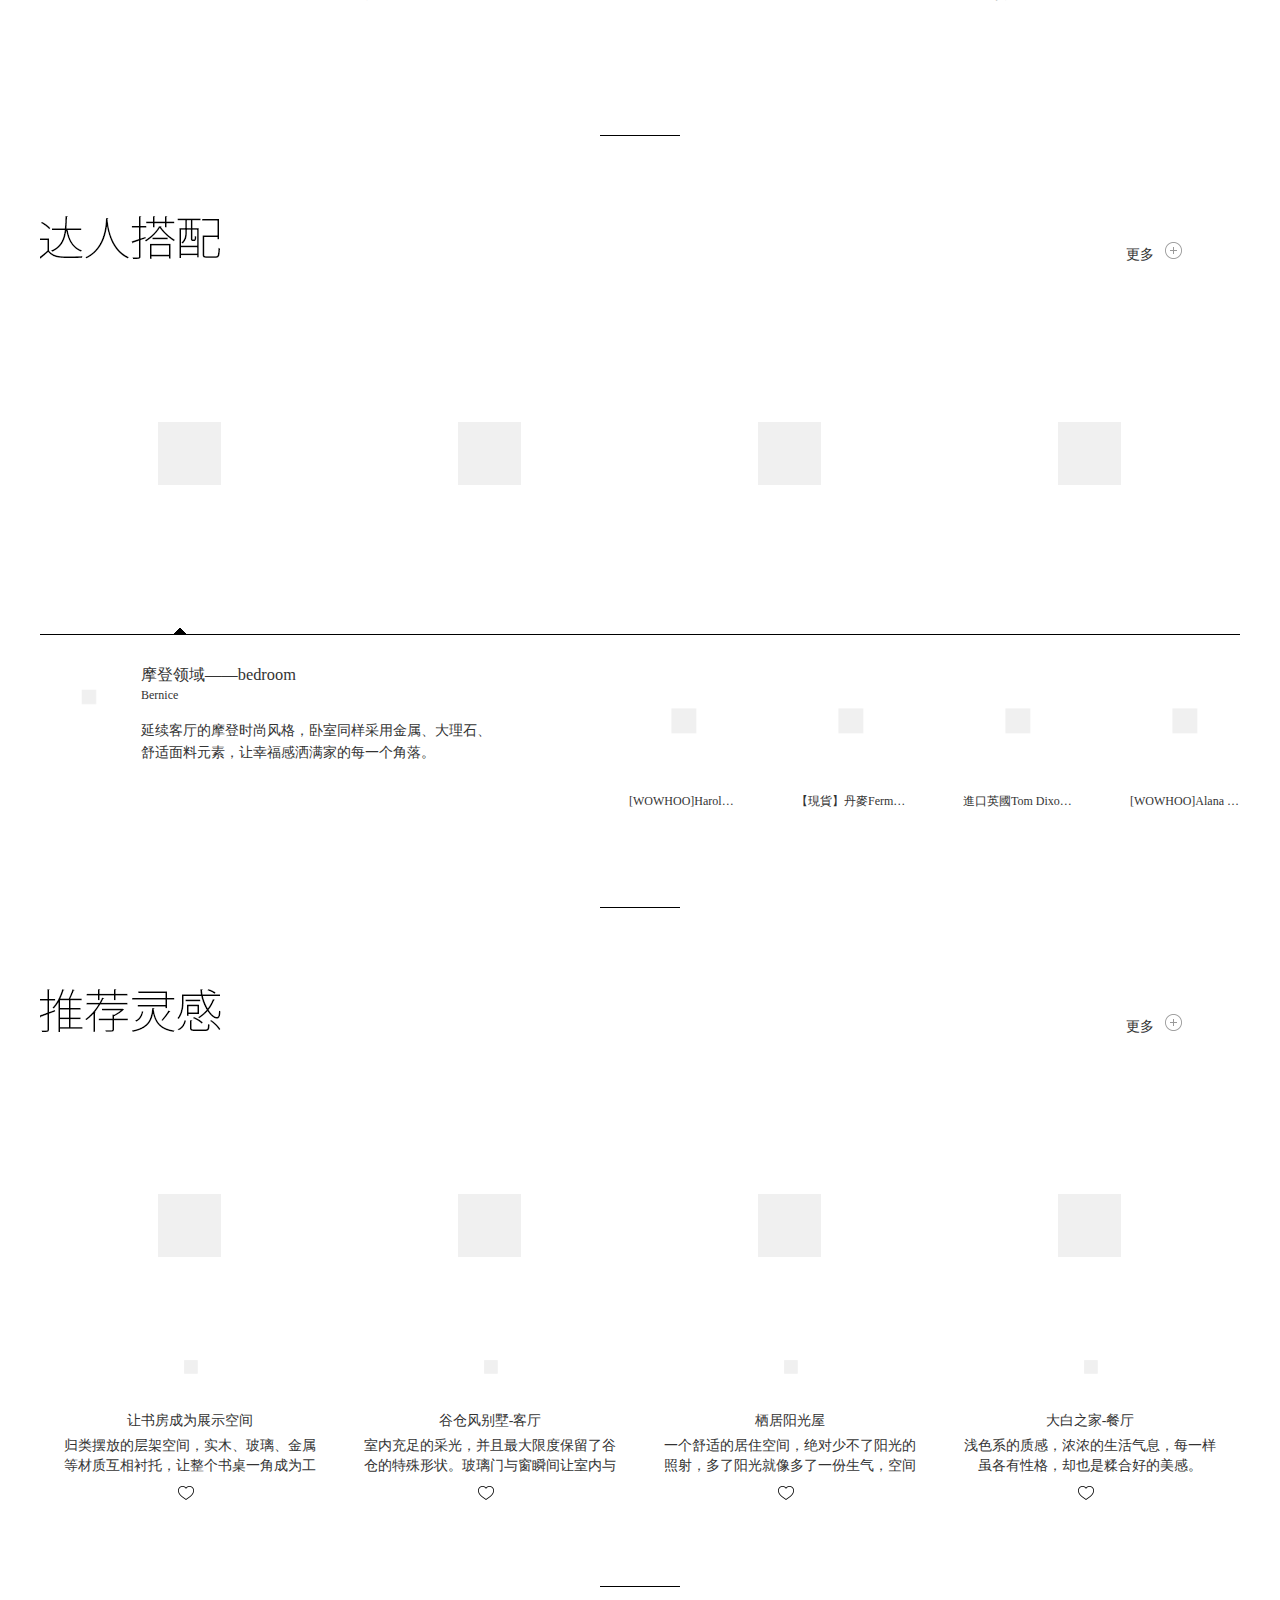
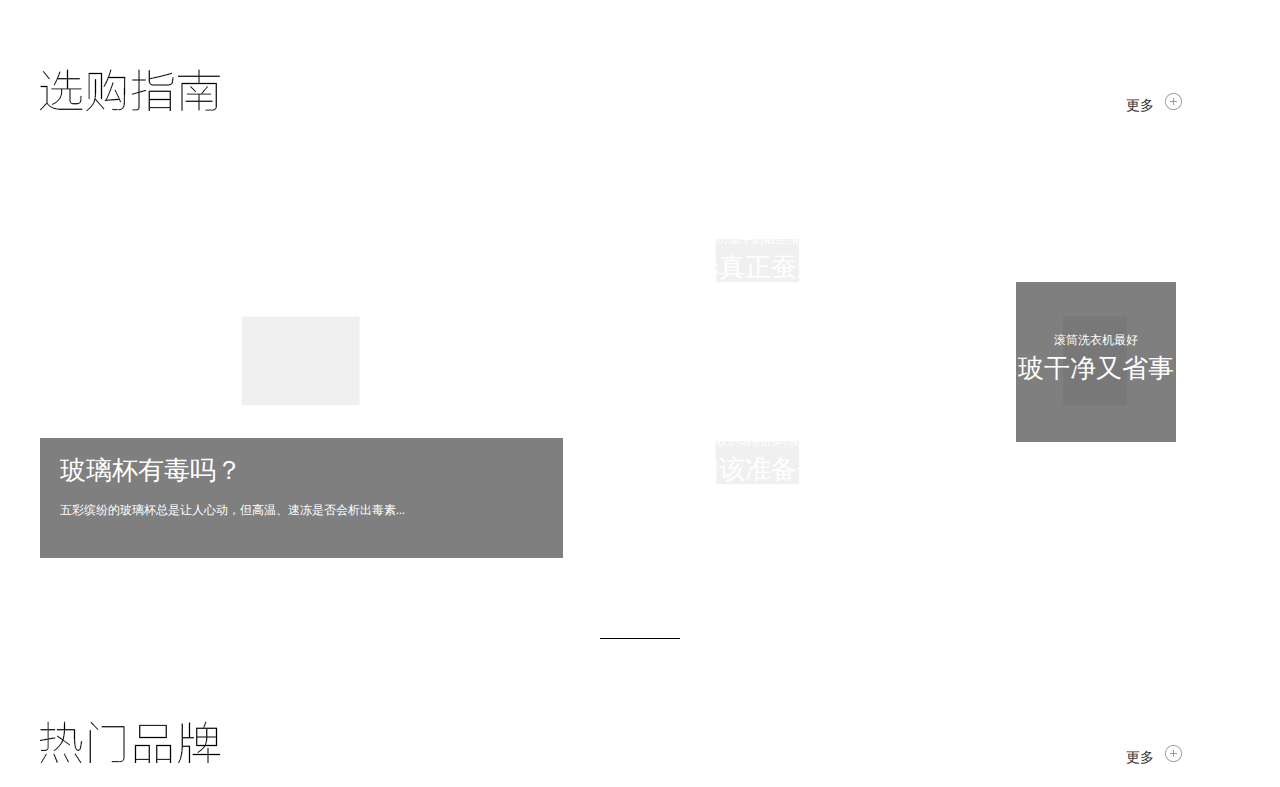
==== commit 32075e0a: "top-brands start" ====
--- a/index.html
+++ b/index.html
@@ -12,6 +12,7 @@
 <body>
     <!-- login start -->
     <div class="login">
+        <p class="login-back"></p>
         <i class="close"></i>
         <div class="login-main">
             <h3>登录乌托家</h3>
@@ -481,127 +482,386 @@
             </div>
         </div>
         <ul class="mytake-ul">
-            <li><a href=""><img src="img/rd1.png" data-src="img/mytake/20160704034030_342995.png" alt="" class="lazyload"></a></li>
-            <li><a href=""><img src="img/rd1.png" data-src="img/mytake/20160619183316_599496.png" alt="" class="lazyload"></a></li>
-            <li><a href=""><img src="img/rd1.png" data-src="img/mytake/20160617181115_678389.png" alt="" class="lazyload"></a></li>
-            <li><a href=""><img src="img/rd1.png" data-src="img/mytake/20170819152408_648156.png" alt="" class="lazyload"></a></li>
+            <li>
+                <a href="">
+                    <img src="img/rd1.png" data-src="img/mytake/20160704034030_342995.png" alt="" class="lazyload">
+                </a>
+            </li>
+            <li>
+                <a href="">
+                    <img src="img/rd1.png" data-src="img/mytake/20160619183316_599496.png" alt="" class="lazyload">
+                </a>
+            </li>
+            <li>
+                <a href="">
+                    <img src="img/rd1.png" data-src="img/mytake/20160617181115_678389.png" alt="" class="lazyload">
+                </a>
+            </li>
+            <li>
+                <a href="">
+                    <img src="img/rd1.png" data-src="img/mytake/20170819152408_648156.png" alt="" class="lazyload">
+                </a>
+            </li>
         </ul>
         <div class="mytake-nav">
-            <div class="mytake-arrow"><img src="img/arrow.png" alt=""></div>
-        </div>
-        <div class="works">
+            <div class="mytake-arrow">
+                <img src="img/arrow.png" alt="">
+            </div>
+        </div>
+        <div class="works works1">
             <div class="author-info">
-                <a href=""><img src="img/rd1.png" data-src="img/mytake/132232_590689.jpg" class="lazyload" alt=""></a>
+                <a href="">
+                    <img src="img/rd1.png" data-src="img/mytake/132232_590689.jpg" class="lazyload" alt="">
+                </a>
                 <div class="author">
-                    <h3><a href="">摩登领域——bedroom</a></h3>
+                    <h3>
+                        <a href="">摩登领域——bedroom</a>
+                    </h3>
                     <div class="tlt-author">
                         <a href="">Bernice</a>
                     </div>
-                    <p><a href="">延续客厅的摩登时尚风格，卧室同样采用金属、大理石、舒适面料元素，让幸福感洒满家的每一个角落。</a></p>
+                    <p>
+                        <a href="">延续客厅的摩登时尚风格，卧室同样采用金属、大理石、舒适面料元素，让幸福感洒满家的每一个角落。</a>
+                    </p>
                 </div>
             </div>
             <div class="work-div">
                 <ul class="work-ul">
-                    <li><a href=""><img src="img/rd1.png" data-src="img/mytake/202419_908473.png" class="lazyload" alt=""></a>
-                    <h3>[WOWHOO]Harold Cabinet by Jesse Visse设计师复刻版收纳柜衣柜</h3>
-                    </li>
-                    <li><a href=""><img src="img/rd1.png" data-src="img/mytake/213145_935734.png" class="lazyload" alt=""></a>
-                    <h3>【現貨】丹麥Ferm Livin...</h3>
-                    </li>
-                    <li><a href=""><img src="img/rd1.png" data-src="img/mytake/211335_392875.jpg" class="lazyload" alt=""></a>
-                    <h3>進口英國Tom Dixon  2016年新品 大理石檯燈/桌燈</h3>
-                    </li>
-                    <li><a href=""><img src="img/rd1.png" data-src="img/mytake/210226_286167.png" class="lazyload" alt=""></a>
-                    <h3>[WOWHOO]Alana Kingsize Bed电镀玫瑰金北欧风不锈钢金属大床</h3>
+                    <li>
+                        <a href="">
+                            <img src="img/rd1.png" data-src="img/mytake/202419_908473.png" class="lazyload" alt="">
+                        </a>
+                        <h3>[WOWHOO]Harold Cabinet by Jesse Visse设计师复刻版收纳柜衣柜</h3>
+                    </li>
+                    <li>
+                        <a href="">
+                            <img src="img/rd1.png" data-src="img/mytake/213145_935734.png" class="lazyload" alt="">
+                        </a>
+                        <h3>【現貨】丹麥Ferm Livin...</h3>
+                    </li>
+                    <li>
+                        <a href="">
+                            <img src="img/rd1.png" data-src="img/mytake/211335_392875.jpg" class="lazyload" alt="">
+                        </a>
+                        <h3>進口英國Tom Dixon 2016年新品 大理石檯燈/桌燈</h3>
+                    </li>
+                    <li>
+                        <a href="">
+                            <img src="img/rd1.png" data-src="img/mytake/210226_286167.png" class="lazyload" alt="">
+                        </a>
+                        <h3>[WOWHOO]Alana Kingsize Bed电镀玫瑰金北欧风不锈钢金属大床</h3>
                     </li>
                 </ul>
             </div>
         </div>
         <div class="works">
             <div class="author-info">
-                <a href=""><img src="img/rd1.png" data-src="img/mytake/163032_429119.jpg" class="lazyload" alt=""></a>
+                <a href="">
+                    <img src="img/rd1.png" data-src="img/mytake/163032_429119.jpg" class="lazyload" alt="">
+                </a>
                 <div class="author">
-                    <h3><a href="">现代白静家-卧室</a></h3>
+                    <h3>
+                        <a href="">现代白静家-卧室</a>
+                    </h3>
                     <div class="tlt-author">
                         <a href="">金馆长</a>
                     </div>
-                    <p><a href="">浅浅色调，淡淡的色阶，实木与布艺结合出一种最舒适的意境，简洁款的抱枕以质感取胜，墙上的挂画增添时尚感。</a></p>
+                    <p>
+                        <a href="">浅浅色调，淡淡的色阶，实木与布艺结合出一种最舒适的意境，简洁款的抱枕以质感取胜，墙上的挂画增添时尚感。</a>
+                    </p>
                 </div>
             </div>
             <div class="work-div">
                 <ul class="work-ul">
-                    <li><a href=""><img src="img/rd1.png" data-src="img/mytake/144218_700992.png" class="lazyload" alt=""></a>
-                    <h3>印度进口手工编织羊毛几何地毯100%纯羊毛客厅地毯挂毯茶几地毯</h3>
-                    </li>
-                    <li><a href=""><img src="img/rd1.png" data-src="img/mytake/134929_202223.png" class="lazyload" alt=""></a>
-                    <h3>抱枕</h3>
-                    </li>
-                    <li><a href=""><img src="img/rd1.png" data-src="img/mytake/190851_841213.png" class="lazyload" alt=""></a>
-                    <h3>拼色拉链腰靠枕套</h3>
-                    </li>
-                    <li><a href=""><img src="img/rd1.png" data-src="img/mytake/190555_705198.png" class="lazyload" alt=""></a>
-                    <h3>透明彩色鱼缸吊灯</h3>
+                    <li>
+                        <a href="">
+                            <img src="img/rd1.png" data-src="img/mytake/144218_700992.png" class="lazyload" alt="">
+                        </a>
+                        <h3>印度进口手工编织羊毛几何地毯100%纯羊毛客厅地毯挂毯茶几地毯</h3>
+                    </li>
+                    <li>
+                        <a href="">
+                            <img src="img/rd1.png" data-src="img/mytake/134929_202223.png" class="lazyload" alt="">
+                        </a>
+                        <h3>抱枕</h3>
+                    </li>
+                    <li>
+                        <a href="">
+                            <img src="img/rd1.png" data-src="img/mytake/190851_841213.png" class="lazyload" alt="">
+                        </a>
+                        <h3>拼色拉链腰靠枕套</h3>
+                    </li>
+                    <li>
+                        <a href="">
+                            <img src="img/rd1.png" data-src="img/mytake/190555_705198.png" class="lazyload" alt="">
+                        </a>
+                        <h3>透明彩色鱼缸吊灯</h3>
                     </li>
                 </ul>
             </div>
         </div>
         <div class="works">
             <div class="author-info">
-                <a href=""><img src="img/rd1.png" data-src="img/mytake/144302_255994.jpg" class="lazyload" alt=""></a>
+                <a href="">
+                    <img src="img/rd1.png" data-src="img/mytake/144302_255994.jpg" class="lazyload" alt="">
+                </a>
                 <div class="author">
-                    <h3><a href="">摩登家庭-客厅</a></h3>
+                    <h3>
+                        <a href="">摩登家庭-客厅</a>
+                    </h3>
                     <div class="tlt-author">
                         <a href="">MR.大蜜</a>
                     </div>
-                    <p><a href="">来自名师之手的设计感沙发提升整个居室艺术品位，功能性升隆茶几，随时能移动办公的小边几，墙上的层架还能随时摆放小物件，黑白并不乏味，功能和趣味兼得。</a></p>
+                    <p>
+                        <a href="">来自名师之手的设计感沙发提升整个居室艺术品位，功能性升隆茶几，随时能移动办公的小边几，墙上的层架还能随时摆放小物件，黑白并不乏味，功能和趣味兼得。</a>
+                    </p>
                 </div>
             </div>
             <div class="work-div">
                 <ul class="work-ul">
-                    <li><a href=""><img src="img/rd1.png" data-src="img/mytake/201556_826244.jpg" class="lazyload" alt=""></a>
-                    <h3>地毯客厅黑白条纹地毯羊毛客厅茶几卧室书房时尚现代腈纶定做</h3>
-                    </li>
-                    <li><a href=""><img src="img/rd1.png" data-src="img/mytake/152556_359554.png" class="lazyload" alt=""></a>
-                    <h3>【拉赫蒂/lahti】redondo 2-seat sofa 215雷东多2-seat沙发215</h3>
-                    </li>
-                    <li><a href=""><img src="img/rd1.png" data-src="img/mytake/162500_98468.png" class="lazyload" alt=""></a>
-                    <h3>现代简约美式乡村工业风金属落地灯别墅酒店客厅灯样板房装饰地灯</h3>
-                    </li>
-                    <li><a href=""><img src="img/rd1.png" data-src="img/mytake/165339_936565.png" class="lazyload" alt=""></a>
-                    <h3>C形小茶几</h3>
+                    <li>
+                        <a href="">
+                            <img src="img/rd1.png" data-src="img/mytake/201556_826244.jpg" class="lazyload" alt="">
+                        </a>
+                        <h3>地毯客厅黑白条纹地毯羊毛客厅茶几卧室书房时尚现代腈纶定做</h3>
+                    </li>
+                    <li>
+                        <a href="">
+                            <img src="img/rd1.png" data-src="img/mytake/152556_359554.png" class="lazyload" alt="">
+                        </a>
+                        <h3>【拉赫蒂/lahti】redondo 2-seat sofa 215雷东多2-seat沙发215</h3>
+                    </li>
+                    <li>
+                        <a href="">
+                            <img src="img/rd1.png" data-src="img/mytake/162500_98468.png" class="lazyload" alt="">
+                        </a>
+                        <h3>现代简约美式乡村工业风金属落地灯别墅酒店客厅灯样板房装饰地灯</h3>
+                    </li>
+                    <li>
+                        <a href="">
+                            <img src="img/rd1.png" data-src="img/mytake/165339_936565.png" class="lazyload" alt="">
+                        </a>
+                        <h3>C形小茶几</h3>
                     </li>
                 </ul>
             </div>
         </div>
         <div class="works">
             <div class="author-info">
-                <a href=""><img src="img/rd1.png" data-src="img/mytake/170744_278215.jpg" class="lazyload" alt=""></a>
+                <a href="">
+                    <img src="img/rd1.png" data-src="img/mytake/170744_278215.jpg" class="lazyload" alt="">
+                </a>
                 <div class="author">
-                    <h3><a href="">嗨起来，大儿童们！</a></h3>
+                    <h3>
+                        <a href="">嗨起来，大儿童们！</a>
+                    </h3>
                     <div class="tlt-author">
                         <a href="">卖女孩的小火柴</a>
                     </div>
-                    <p><a href="">为孩子打造一个缤纷多彩、欢乐自在的娱乐间吧！让他们对童年的充满快乐的记忆！</a></p>
+                    <p>
+                        <a href="">为孩子打造一个缤纷多彩、欢乐自在的娱乐间吧！让他们对童年的充满快乐的记忆！</a>
+                    </p>
                 </div>
             </div>
             <div class="work-div">
                 <ul class="work-ul">
-                    <li><a href=""><img src="img/rd1.png" data-src="img/mytake/153355_553641.png" class="lazyload" alt=""></a>
-                    <h3>卡通小马被子床单四件套</h3>
-                    </li>
-                    <li><a href=""><img src="img/rd1.png" data-src="img/mytake/154113_152000.png" class="lazyload" alt=""></a>
-                    <h3>儿童涂鸦 艺术壁纸</h3>
-                    </li>
-                    <li><a href=""><img src="img/rd1.png" data-src="img/mytake/153220_847120.png" class="lazyload" alt=""></a>
-                    <h3>儿童椅造型椅 小马烤漆椅</h3>
-                    </li>
-                    <li><a href=""><img src="img/rd1.png" data-src="img/mytake/153502_73150.png" class="lazyload" alt=""></a>
-                    <h3>呆萌小动物卡通抱枕靠枕居家用品 </h3>
+                    <li>
+                        <a href="">
+                            <img src="img/rd1.png" data-src="img/mytake/153355_553641.png" class="lazyload" alt="">
+                        </a>
+                        <h3>卡通小马被子床单四件套</h3>
+                    </li>
+                    <li>
+                        <a href="">
+                            <img src="img/rd1.png" data-src="img/mytake/154113_152000.png" class="lazyload" alt="">
+                        </a>
+                        <h3>儿童涂鸦 艺术壁纸</h3>
+                    </li>
+                    <li>
+                        <a href="">
+                            <img src="img/rd1.png" data-src="img/mytake/153220_847120.png" class="lazyload" alt="">
+                        </a>
+                        <h3>儿童椅造型椅 小马烤漆椅</h3>
+                    </li>
+                    <li>
+                        <a href="">
+                            <img src="img/rd1.png" data-src="img/mytake/153502_73150.png" class="lazyload" alt="">
+                        </a>
+                        <h3>呆萌小动物卡通抱枕靠枕居家用品 </h3>
                     </li>
                 </ul>
             </div>
         </div>
+        <div class="recomd-b layout">
+            <div class="wtj-link"></div>
+        </div>
     </div>
+    <!-- mytake over -->
+
+    <!-- inspiration start -->
+    <div class="inspiration layout">
+        <div class="recommd-t inspiration-t">
+            <h2></h2>
+            <div class="more">
+                <a href="">更多
+                    <i></i>
+                </a>
+            </div>
+        </div>
+        <ul class="inspiration-ul">
+            <li>
+                <div class="inpirt-box">
+                    <a href="" class="inspiration-img">
+                        <img src="img/rd1.png" data-src="img/inspiration/174813_223126.jpg" alt="" class="lazyload">
+                    </a>
+                    <a href="" class="head-ico">
+                        <img src="img/rd1.png" data-src="img/inspiration/172117_412139.jpg" alt="" class="lazyload">
+                    </a>
+                </div>
+                <h3>让书房成为展示空间</h3>
+                <p>归类摆放的层架空间，实木、玻璃、金属等材质互相衬托，让整个书桌一角成为工艺品的的展示间。</p>
+                <div class="heart">
+                    <a href="">
+                        <i></i>
+                    </a>
+                </div>
+            </li>
+            <li>
+                <div class="inpirt-box">
+                    <a href="" class="inspiration-img">
+                        <img src="img/rd1.png" data-src="img/inspiration/155807_754360.jpg" alt="" class="lazyload">
+                    </a>
+                    <a href="" class="head-ico">
+                        <img src="img/rd1.png" data-src="img/inspiration/105453_568254.jpg" alt="" class="lazyload">
+                    </a>
+                </div>
+                <h3>谷仓风别墅-客厅</h3>
+                <p>室内充足的采光，并且最大限度保留了谷仓的特殊形状。玻璃门与窗瞬间让室内与室外连为一体，阳光与绿植争先恐后地涌入你的生活。</p>
+                <div class="heart">
+                    <a href="">
+                        <i></i>
+                    </a>
+                </div>
+            </li>
+            <li>
+                <div class="inpirt-box">
+                    <a href="" class="inspiration-img">
+                        <img src="img/rd1.png" data-src="img/inspiration/174342_903596.jpg" alt="" class="lazyload">
+                    </a>
+                    <a href="" class="head-ico">
+                        <img src="img/rd1.png" data-src="img/inspiration/105453_568254.jpg" alt="" class="lazyload">
+                    </a>
+                </div>
+                <h3>栖居阳光屋</h3>
+                <p>一个舒适的居住空间，绝对少不了阳光的照射，多了阳光就像多了一份生气，空间就灵动了起来。</p>
+                <div class="heart">
+                    <a href="">
+                        <i></i>
+                    </a>
+                </div>
+            </li>
+            <li>
+                <div class="inpirt-box">
+                    <a href="" class="inspiration-img">
+                        <img src="img/rd1.png" data-src="img/inspiration/171620_410457.jpg" alt="" class="lazyload">
+                    </a>
+                    <a href="" class="head-ico">
+                        <img src="img/rd1.png" data-src="img/inspiration/181220_489617.jpg" alt="" class="lazyload">
+                    </a>
+                </div>
+                <h3>大白之家-餐厅</h3>
+                <p>浅色系的质感，浓浓的生活气息，每一样虽各有性格，却也是糅合好的美感。</p>
+                <div class="heart">
+                    <a href="">
+                        <i></i>
+                    </a>
+                </div>
+            </li>
+        </ul>
+        <div class="recomd-b layout">
+            <div class="wtj-link"></div>
+        </div>
+    </div>
+    <!-- inspiration over -->
+
+    <!-- guide start -->
+    <div class="guide layout">
+        <div class="recommd-t guide-t">
+            <h2></h2>
+            <div class="more">
+                <a href="">更多
+                    <i></i>
+                </a>
+            </div>
+        </div>
+        <div class="guide-main layout">
+            <div class="guide-main-l">
+                <a href="">
+                    <img src="img/rd1.png" data-src="img/guide/111907_697497.jpg" alt="" class="lazyload">
+                    <p></p>
+                    <div>
+                        <h2>玻璃杯有毒吗？</h2>
+                        <p>五彩缤纷的玻璃杯总是让人心动，但高温、速冻是否会析出毒素...</p>
+                    </div>
+                </a>
+            </div>
+            <div class="guide-main-c">
+                <div class="guide-c">
+                    <a href="">
+                        <img src="img/rd1.png" data-src="img/guide/111931_710245.jpg" alt="" class="lazyload">
+                        <div>
+                            <p>— 仿似牛奶般丝滑 —</p>
+                            <h2>学选真正蚕丝被</h2>
+                        </div>
+                    </a>
+                </div>
+                <div class="guide-c">
+                    <a href="">
+                        <img src="img/rd1.png" data-src="img/guide/112254_421706.jpg" alt="" class="lazyload">
+                        <div>
+                            <p>— 收到请帖的时候 —</p>
+                            <h2>我们该准备什么</h2>
+                        </div>
+                    </a>
+                </div>
+                <div class="guide-c-b">
+
+                </div>
+            </div>
+            <div class="guide-main-r">
+                <a href="">
+                    <img src="img/rd1.png" data-src="img/guide/112340_631229.jpg" alt="" class="lazyload">
+                    <p></p>
+                    <div>
+                        <p>滚筒洗衣机最好</p>
+                        <h2>玻干净又省事</h2>
+                    </div>
+                </a>
+            </div>
+        </div>
+        <div class="recomd-b layout">
+            <div class="wtj-link"></div>
+        </div>
+    </div>
+    <!-- guide over -->
+
+    <!-- top-brands start -->
+    <div class="brands layout">
+        <div class="recommd-t brands-t ">
+            <h2></h2>
+            <div class="more">
+                <a href="">更多
+                    <i></i>
+                </a>
+            </div>
+        </div>
+        <div class="tempWrap">
+            <ul>
+                <li></li>
+            </ul>
+        </div>
+    </div>
+    <!-- top-brands end -->
 </body>
 <script src="libs/jquery.js"></script>
 <script src="libs/lazyload.min.js"></script>
--- a/style/style.css
+++ b/style/style.css
@@ -52,10 +52,11 @@
 .banner-list-box a {color: #fff;font-size: 12px;display: block;height: 26px;line-height: 26px;text-align: left;}
 
 /* login */
-.login {position: absolute;left: 0;top: 0;right: 0;bottom: 0;margin: auto;display: none;z-index: 999}
-.login .close {display: block;width: 35px;height: 35px;background: url(../img/commodityicon.png) no-repeat -40px -149px;position: absolute; right: 20px;top: 20px;}
+.login {position: absolute;left: 0;top: 0;right: 0;bottom: 0;margin: auto;display: none;z-index: 999;height: 100%;}
+.login-back {position: absolute;z-index: -1;opacity: 0.8;background: #fff;height: 100%;width: 100%;}
+.login .close {display: block;width: 35px;height: 35px;background: url(../img/commodityicon.png) no-repeat -40px -149px;position: absolute; right: 20px;top: 20px;z-index: 999;}
 
-.login .login-main {margin:auto;margin-top: 50px;width: 420px;height: 468px;padding: 40px;}
+.login .login-main {margin:auto;margin-top: 50px;width: 420px;height: 468px;padding: 40px;z-index: 999;}
 .login-main h3{color: #333;font-size: 20px;height: 38px;display: block;text-align: center;}
 .login-main p {line-height: 22px;font-size: 12px;}
 
@@ -123,13 +124,14 @@
 .mytake .mytake-t h2 {background-position: 0 -181px;}
 .mytake-ul {display: flex;justify-content: space-around;margin: 30px 0;}
 .mytake-ul li a img {width: 280px;height: 280px;}
+.mytake-ul li:hover {opacity: .8;}
 
 .mytake-nav {border-bottom: 1px solid #000;position: relative;height: 10px;overflow: hidden;}
 .mytake-arrow {width: 280px;text-align: center;position: absolute;}
 .mytake-arrow img {display: inline-block;}
 
 .works {margin-top: 30px;overflow: hidden;display: none;}
-.works:nth-child(1) {display: block;}
+.works1 {display: block;}
 .author-info {widows: 460px;float: left;}
 .author-info img {float: left; margin-left: 17px;width: 64px;height: 64px;border-radius: 50%;}
 .author {width: 360px;float: left;;margin-left: 20px;}
@@ -142,4 +144,48 @@
 .work-ul li {float: left;margin-left: 57px;width: 110px;}
 .work-ul li a {display: block;width: 110px;height: 110px;line-height: 110px;text-align: center; margin: 0 auto 16px;}
 .work-ul li h3 {font-size: 12px;font-weight: normal;height: 36px;white-space: nowrap;overflow: hidden;text-overflow: ellipsis;}
-.work-ul li a img {display: inline-block; vertical-align: middle;max-height: 110px;max-width: 110px;} +.work-ul li a img {display: inline-block; vertical-align: middle;max-height: 110px;max-width: 110px;} 
+
+/* inspiration */
+.inspiration .inspiration-t h2{background-position: 0 -227px;}
+
+.inspiration-ul {margin-top: 30px;display: flex;justify-content: space-around;}
+.inspiration-ul li {position: relative;width: 281px;}
+.inspiration-ul li .inspiration-img img:hover  {opacity: .8;}
+.inpirt-box {height: 280px;}
+.inpirt-box .inspiration-img {width: 280px;height: 280px;}
+.inpirt-box .inspiration-img img {max-width: 100%;}
+.head-ico img {position: relative;width: 60px;left: 50%;margin-left: -30px;bottom: 30px; height: 60px;border: 1px solid #fff;border-radius: 50%;}
+.inspiration-ul li h3 {font-weight: normal;font-size: 14px;text-align: center;height: 30px;line-height: 30px;margin-top: 40px;}
+.inspiration-ul li p {text-align: center;line-height: 20px;padding: 0 15px 0 14px;overflow: hidden;height: 40px;}
+.heart {text-align: center;}
+.heart a {margin:0 auto;display: inline-block;text-align: center;margin-top: 10px;height: 14px;line-height: 14px}
+.heart a:hover i{background-position: -17px -47px;}
+.heart i {background: url(../img/wtjicon.png) no-repeat 0 -47px;width: 16px;height: 14px;margin-right: 8px;display: inline-block;}
+
+/* guide */
+.guide-t h2 {background-position: 0 -398px;}
+.guide-main {margin-top: 30px;overflow: hidden;}
+.guide-main-l {float: left;height: 393px;width: 523px;position: relative;}
+.guide-main-l a img {width: 523px;height: 393px;}
+.guide-main-l div {position: absolute;height: 80px;padding: 20px;bottom: 0;z-index: 3;}
+.guide-main-l a>p {position: absolute;background: #000;width: 100%;;height: 120px;opacity: .5;bottom: 0;z-index: 2;}
+.guide-main-l div h2 {font-size: 26px;font-weight: normal;line-height: 26px;color: #fff;}
+.guide-main-l div p {margin-top: 16px;font-size: 12px;overflow: hidden;color: #fff;}
+
+.guide-main-c {float: left;height: 393px;position: relative;margin: 0 10px;}
+.guide-c {position: relative;margin-bottom: 10px;height: 192px;}
+.guide-c a img {width: 370px;height: 192px;}
+.guide-c div {position: absolute;height: 66px;left: 0;top: 0;right: 0;bottom: 0;margin: auto;}
+.guide-c div p {margin-bottom: 5px;text-align: center;font-size: 12px;line-height: 22px;color: #fff;}
+.guide-c div h2 {text-align: center;font-size: 26px;line-height: 26px;color: #fff;font-weight: normal;}
+
+.guide-main-r {float: left;position: relative;height: 393px;width: 285px;}
+.guide-main-r a img {width: 285px;height: 393px;}
+.guide-main-r a>p {position: absolute;background: #000;width: 160px;;height: 160px;opacity: .5;z-index: 2;left: 0;top: 0;right: 0;bottom: 0;margin: auto;}
+.guide-main-r a div {position: absolute;z-index: 3;left: 0;top: 0;right: 0;bottom: 0;margin: auto;width: 181px;height: 66px;}
+.guide-main-r a div p {margin-bottom: 5px;text-align: center;font-size: 12px;line-height: 22px;color: #fff;}
+.guide-main-r a div h2 {text-align: center;font-size: 26px;line-height: 26px;color: #fff;font-weight: normal;}
+
+/* top-brands */
+.brands-t h2 {background-position: 0 -450px;}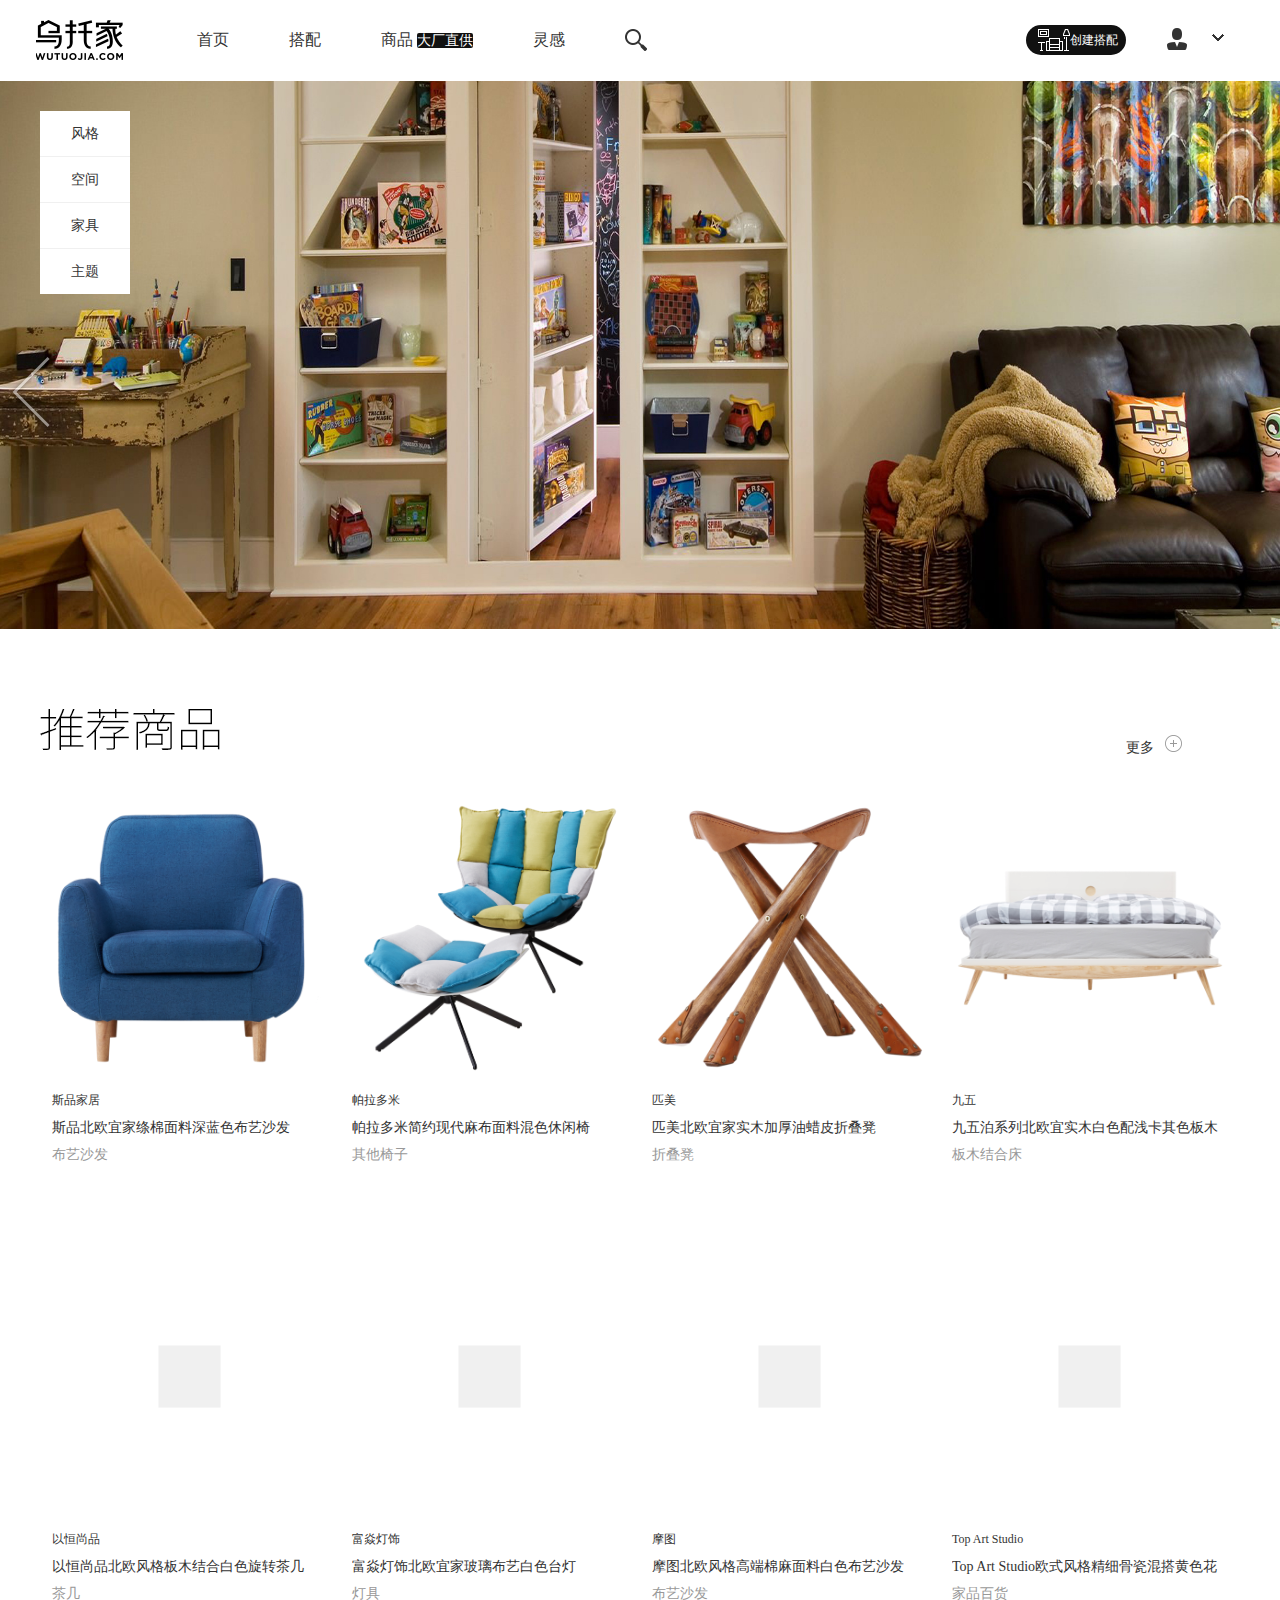
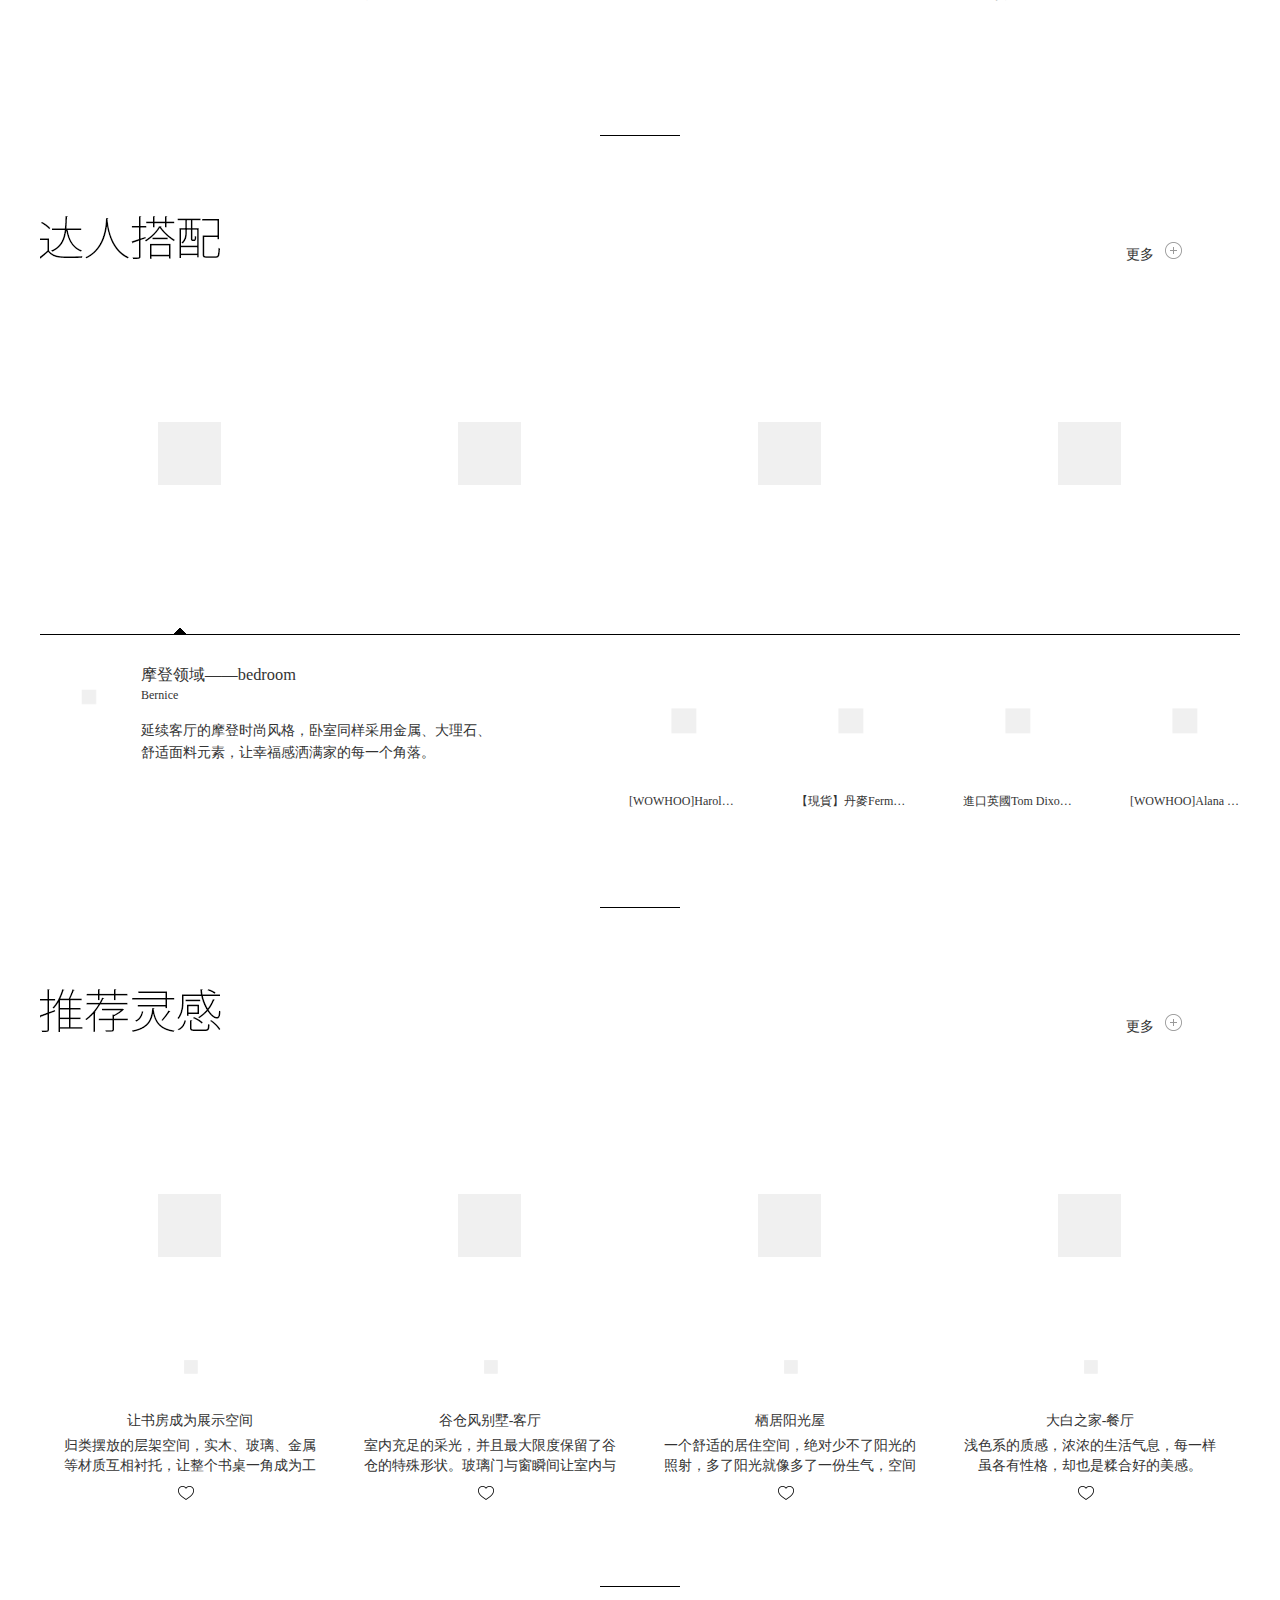
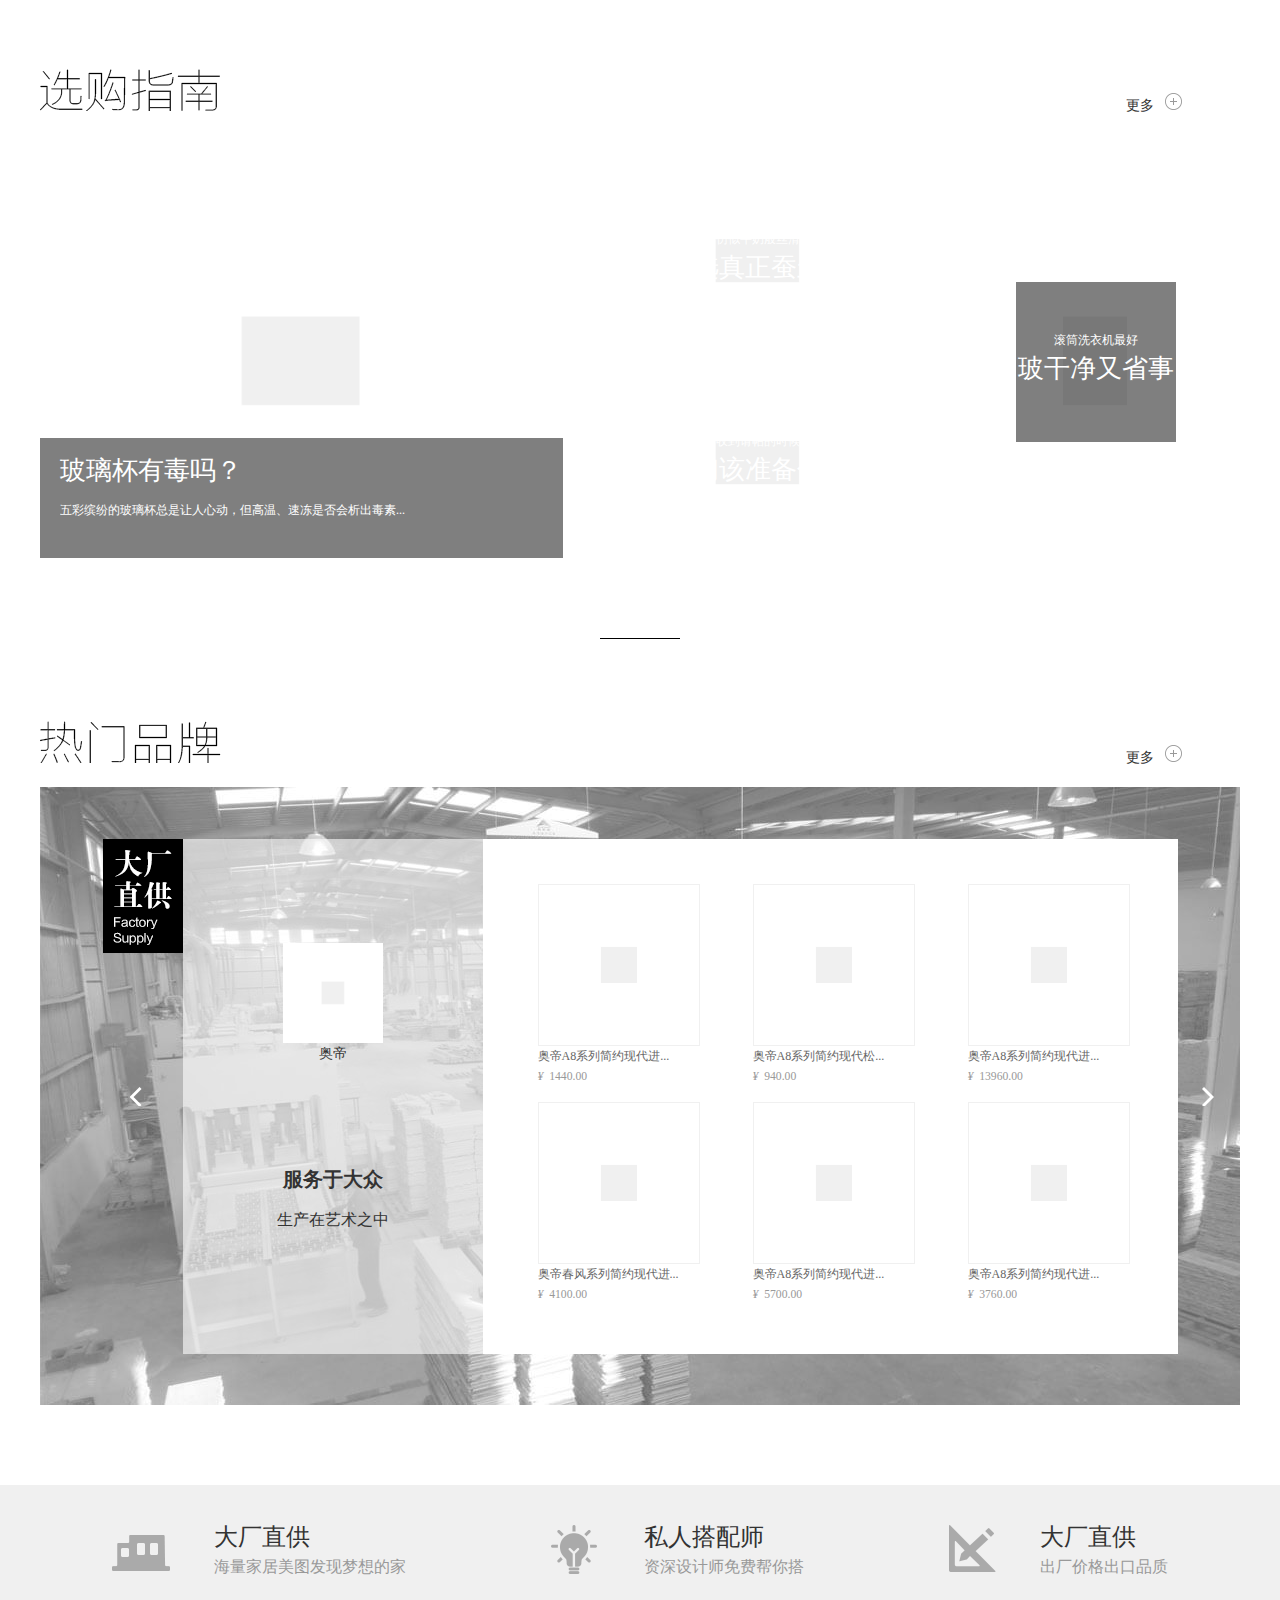
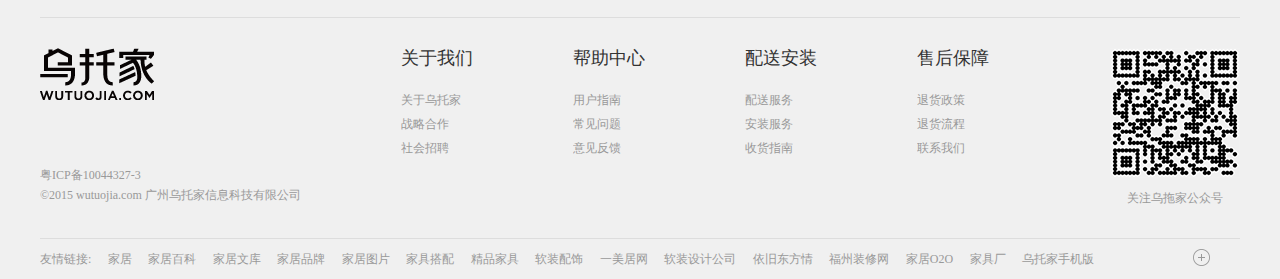
==== commit d2185c07: "homePage complete temp" ====
--- a/index.html
+++ b/index.html
@@ -10,74 +10,6 @@
 </head>
 
 <body>
-    <!-- login start -->
-    <div class="login">
-        <p class="login-back"></p>
-        <i class="close"></i>
-        <div class="login-main">
-            <h3>登录乌托家</h3>
-            <p>发现灵感，搜集所爱，美好家居就从这里开始。现在就登录乌托家搭建您心仪的家吧</p>
-            <div class="other-login">
-                <a href="">
-                    <i></i>微博登录</a>
-                <a href="">
-                    <i></i>QQ登录</a>
-                <a href="">
-                    <i></i>微信登录</a>
-            </div>
-            <ul class="login-body">
-                <li>通过邮箱或手机号登录</li>
-                <li>
-                    <input type="text" placeholder="邮箱或手机号">
-                </li>
-                <li>
-                    <input type="password" placeholder="输入密码">
-                </li>
-                <li>
-                    <input type="checkbox" id="auto-login">
-                    <label for="auto-login">下次自动登录</label>
-                    <a href="">忘记密码</a>
-                </li>
-                <li>
-                    <a href="" class="login-submit">登录</a>
-                </li>
-                <li>
-                    <i>还不是会员?</i>
-                    <a href="">立即注册</a>
-                </li>
-            </ul>
-        </div>
-        <div class="register">
-            <h3>现在就加入乌托家</h3>
-            <p>发现灵感，搜集所爱，美好家居就从这里开始。现在就登录乌托家搭建您心仪的家吧</p>
-            <div class="other-login">
-                <a href="">
-                    <i></i>微博登录</a>
-                <a href="">
-                    <i></i>QQ登录</a>
-                <a href="">
-                    <i></i>微信登录</a>
-            </div>
-            <ul class="register-body">
-                <li>手机账户注册</li>
-                <li>
-                    <input type="text" placeholder="请输入您的手机号">
-                </li>
-                <li>
-                    <input type="password" placeholder="请输入您的密码">
-                </li>
-                <li>
-                    <a href="" class="login-submit">确定</a>
-                </li>
-                <li>
-                    <i>我已有账号!</i>
-                    <a href="">登录</a>
-                </li>
-            </ul>
-        </div>
-    </div>
-    <!-- login over -->
-
     <!-- header start -->
     <div class="header">
         <div class="header_l">
@@ -855,13 +787,316 @@
                 </a>
             </div>
         </div>
-        <div class="tempWrap">
-            <ul>
-                <li></li>
-            </ul>
+        <div class="brands-main">
+            <div class="tv-slideBox">
+                <a class="prev prev_b"></a>
+                <a class="next next_b"></a>
+            </div>
+            <div class="tempWrap">
+                <ul class="layout">
+                    <li class="clone">
+                        <div class="clone_l">
+                            <i></i>
+                        </div>
+                        <div class="clone_c">
+                            <a href="">
+                                <img src="img/rd1.png" data-src="img/brands/135756_196021.jpg" alt="" class="lazyload">
+                                <p>奥帝</p>
+                            </a>
+                            <div class="clone_c_b">
+                                <h2>服务于大众</h2>
+                                <p>生产在艺术之中</p>
+                            </div>
+                            <div class="clone_c_bg"></div>
+                        </div>
+                        <div class="clone_r">
+                            <a href="">
+                                <div class="clone_r_div">
+                                    <img data-src="img/brands/212435_981906.png" src="img/rd1.png" class="lazyload">
+                                </div>
+                                <p>奥帝A8系列简约现代进...</p>
+                                <small>
+                                    <em>¥</em>&nbsp;
+                                    <span>1440.00</span>
+                                </small>
+                            </a>
+                            <a href="">
+                                <div class="clone_r_div">
+                                    <img data-src="img/brands/145503_141729.png" src="img/rd1.png" class="lazyload">
+                                </div>
+                                <p>奥帝A8系列简约现代松...</p>
+                                <small>
+                                    <em>¥</em>&nbsp;
+                                    <span>940.00</span>
+                                </small>
+                            </a>
+                            <a href="">
+                                <div class="clone_r_div">
+                                    <img data-src="img/brands/205150_983494.png" src="img/rd1.png" class="lazyload">
+                                </div>
+                                <p>奥帝A8系列简约现代进...</p>
+                                <small>
+                                    <em>¥</em>&nbsp;
+                                    <span>13960.00</span>
+                                </small>
+                            </a>
+                            <a href="">
+                                <div class="clone_r_div">
+                                    <img data-src="img/brands/121303_965720.png" src="img/rd1.png" class="lazyload">
+                                </div>
+                                <p>奥帝春风系列简约现代进...</p>
+                                <small>
+                                    <em>¥</em>&nbsp;
+                                    <span>4100.00</span>
+                                </small>
+                            </a>
+                            <a href="">
+                                <div class="clone_r_div">
+                                    <img data-src="img/brands/103041_348819.png" src="img/rd1.png" class="lazyload">
+                                </div>
+                                <p>奥帝A8系列简约现代进...</p>
+                                <small>
+                                    <em>¥</em>&nbsp;
+                                    <span>5700.00</span>
+                                </small>
+                            </a>
+                            <a href="">
+                                <div class="clone_r_div">
+                                    <img data-src="img/brands/210105_793078.png" src="img/rd1.png" class="lazyload">
+                                </div>
+                                <p>奥帝A8系列简约现代进...</p>
+                                <small>
+                                    <em>¥</em>&nbsp;
+                                    <span>3760.00</span>
+                                </small>
+                            </a>
+                        </div>
+                    </li>
+                </ul>
+            </div>
         </div>
     </div>
     <!-- top-brands end -->
+
+    <!-- footer start -->
+    <div class="footer">
+        <div class="footer_t layout">
+            <a href="">
+                <i></i>
+                <div class="footer_t_aright">
+                    <span>大厂直供</span>
+                    <p>海量家居美图发现梦想的家</p>
+                </div>
+            </a>
+            <a href="">
+                <i></i>
+                <div class="footer_t_aright">
+                    <span>私人搭配师</span>
+                    <p>资深设计师免费帮你搭</p>
+                </div>
+            </a>
+            <a href="">
+                <i></i>
+                <div class="footer_t_aright">
+                    <span>大厂直供</span>
+                    <p>出厂价格出口品质</p>
+                </div>
+            </a>
+        </div>
+        <div class="footer_c layout">
+            <div class="footer_c_l">
+                <img src="img/wtj-logo.png" alt="">
+                <p>粤ICP备10044327-3</p>
+                <span>©2015 wutuojia.com 广州乌托家信息科技有限公司</span>
+            </div>
+            <div class="footer_c_c">
+                <ul>
+                    <span>关于我们</span>
+                    <li>
+                        <a href="">关于乌托家</a>
+                    </li>
+                    <li>
+                        <a href="">战略合作</a>
+                    </li>
+                    <li>
+                        <a href="">社会招聘</a>
+                    </li>
+                </ul>
+                <ul>
+                    <span>帮助中心</span>
+                    <li>
+                        <a href="">用户指南</a>
+                    </li>
+                    <li>
+                        <a href="">常见问题</a>
+                    </li>
+                    <li>
+                        <a href="">意见反馈</a>
+                    </li>
+                </ul>
+                <ul>
+                    <span>配送安装</span>
+                    <li>
+                        <a href="">配送服务</a>
+                    </li>
+                    <li>
+                        <a href="">安装服务</a>
+                    </li>
+                    <li>
+                        <a href="">收货指南</a>
+                    </li>
+                </ul>
+                <ul>
+                    <span>售后保障</span>
+                    <li>
+                        <a href="">退货政策</a>
+                    </li>
+                    <li>
+                        <a href="">退货流程</a>
+                    </li>
+                    <li>
+                        <a href="">联系我们</a>
+                    </li>
+                </ul>
+            </div>
+            <div class="footer_c_r">
+                <img src="img/qrcode.png" alt="">
+                <p>关注乌拖家公众号</p>
+            </div>
+        </div>
+        <div class="links layout">
+            <div class="links_l">
+                <a href="">友情链接:</a>
+                <a href="">家居</a>
+                <a href="">家居百科</a>
+                <a href="">家居文库</a>
+                <a href="">家居品牌</a>
+                <a href="">家居图片</a>
+                <a href="">家具搭配</a>
+                <a href="">精品家具</a>
+                <a href="">软装配饰</a>
+                <a href="">一美居网</a>
+                <a href="">软装设计公司</a>
+                <a href="">依旧东方情</a>
+                <a href="">福州装修网</a>
+                <a href="">家居O2O</a>
+                <a href="">家具厂</a>
+                <a href="">乌托家手机版</a>
+                <div class="links_m">
+                    <a href="">瓷砖批发</a>
+                    <a href="">装装汇装饰网</a>
+                    <a href="">家具网</a>
+                    <a href="">谈家具</a>
+                    <a href="">定制家具</a>
+                    <a href="">武汉装饰公司</a>
+                    <a href="">沙发品牌</a>
+                    <a href="">苏州家居网</a>
+                    <a href="">装修网</a>
+                    <a href="">好房网</a>
+                    <a href="">上海佳纳软装修公司</a>
+                    <a href="">中式装修</a>
+                    <a href="">资讯导航</a>
+                    <a href="">广州装修</a>
+                    <a href="">赤峰房地产</a>
+                    <a href="">美猴网装修门户</a>
+                    <a href="">不锈钢屏风</a>
+                    <a href="">成都装饰公司</a>
+                    <a href="">常州装修网</a>
+                    <a href="">成都室内设计</a>
+                    <a href="">实木家具</a>
+                    <a href="">电动桌</a>
+                    <a href="">甲醛清除</a>
+                    <a href="">包头装修 </a>
+                    <a href="">装修图库网</a>
+                    <a href="">集成吊顶</a>
+                    <a href="">家居电商平台</a>
+                </div>
+            </div>
+            <div class="links_moreIcon"></div>
+        </div>
+    </div>
+    <!-- footer over -->
+
+    <!-- login start -->
+    <div class="login">
+        <p class="login-back"></p>
+        <i class="close"></i>
+        <div class="login-main">
+            <h3>登录乌托家</h3>
+            <p>发现灵感，搜集所爱，美好家居就从这里开始。现在就登录乌托家搭建您心仪的家吧</p>
+            <div class="other-login">
+                <a href="">
+                    <i></i>微博登录</a>
+                <a href="">
+                    <i></i>QQ登录</a>
+                <a href="">
+                    <i></i>微信登录</a>
+            </div>
+            <ul class="login-body">
+                <li>通过邮箱或手机号登录</li>
+                <li>
+                    <input type="text" placeholder="邮箱或手机号">
+                </li>
+                <li>
+                    <input type="password" placeholder="输入密码">
+                </li>
+                <li>
+                    <input type="checkbox" id="auto-login">
+                    <label for="auto-login">下次自动登录</label>
+                    <a href="">忘记密码</a>
+                </li>
+                <li>
+                    <a href="" class="login-submit">登录</a>
+                </li>
+                <li>
+                    <i>还不是会员?</i>
+                    <a href="">立即注册</a>
+                </li>
+            </ul>
+        </div>
+        <div class="register">
+            <h3>现在就加入乌托家</h3>
+            <p>发现灵感，搜集所爱，美好家居就从这里开始。现在就登录乌托家搭建您心仪的家吧</p>
+            <div class="other-login">
+                <a href="">
+                    <i></i>微博登录</a>
+                <a href="">
+                    <i></i>QQ登录</a>
+                <a href="">
+                    <i></i>微信登录</a>
+            </div>
+            <ul class="register-body">
+                <li>手机账户注册</li>
+                <li>
+                    <input type="text" placeholder="请输入您的手机号">
+                </li>
+                <li>
+                    <input type="password" placeholder="请输入您的密码">
+                </li>
+                <li>
+                    <a href="" class="login-submit">确定</a>
+                </li>
+                <li>
+                    <i>我已有账号!</i>
+                    <a href="">登录</a>
+                </li>
+            </ul>
+        </div>
+    </div>
+    <!-- login over -->
+
+    <ul class="ingmenu">
+        <li>
+            <a href="" class="imgmenu_ico1"></a>
+        </li>
+        <li>
+            <a href="" class="imgmenu_ico2"></a>
+        </li>
+        <li>
+            <a href="" class="imgmenu_ico3"></a>
+        </li>
+    </ul>
+
 </body>
 <script src="libs/jquery.js"></script>
 <script src="libs/lazyload.min.js"></script>
--- a/style/style.css
+++ b/style/style.css
@@ -188,4 +188,70 @@
 .guide-main-r a div h2 {text-align: center;font-size: 26px;line-height: 26px;color: #fff;font-weight: normal;}
 
 /* top-brands */
-.brands-t h2 {background-position: 0 -450px;}+.brands-t h2 {background-position: 0 -450px;}
+
+.brands-main {position: relative;height: 618px;background: url(../img/brands/topbrand1.jpg) no-repeat 50% 50%}
+.tv-slideBox a {position: absolute;display: block; height: 20px;width: 13px;margin-top: -10px;top: 50%;}
+.brands-main .prev_b {left:90px;background-position: -189px -463px;}
+.brands-main .prev_b:hover {left:90px;background-position: -219px -463px;}
+.brands-main .next_b {right: 25px;background-position:-203px -463px}
+.brands-main .next_b:hover {right: 25px;background-position:-233px -463px;}
+
+.tempWrap {position: absolute;left: 0;top: 0;right: 0;bottom: 0;margin: auto;width: 1075px;height: 515px;}
+.tempWrap ul {overflow: hidden;}
+.clone {float: left;overflow: hidden;}
+.clone_l {float: left;}
+.clone_l i {width: 80px;height: 114px;display: block;background: url(../img/wtjicon.png) no-repeat -189px -345px;}
+.clone_c {float: left;height: 515px;width: 300px;position: relative;z-index: 1}
+.clone_c a {display: flex; height: 330px;text-align: center;flex-direction: column;align-items: center;justify-content: center;}
+.clone_c a img {width: 100px;display: inline-block}
+.clone_c a p {line-height: 22px;text-align: center;}
+.clone_c_b h2 {font-size: 20px;margin-bottom: 16px;text-align: center;}
+.clone_c_b p {text-align: center;font-size: 16px;line-height: 30px;}
+.clone_c_bg {width: 300px;height: 515px;background: #fff;opacity: .6;position: absolute;left: 0;top: 0;z-index: -1;}
+.clone_r {float: left; width: 695px;height: 470px;background: #fff;padding-top: 45px;}
+.clone_r a {display: block; width: 160px;float: left;margin-left: 55px;margin-bottom: 15px;}
+.clone_r_div {width: 160px;height: 160px;line-height: 160px;border:1px solid #f0f0f0}
+.clone_r_div img {max-width: 160px;display: inline-block;vertical-align: middle}
+.clone_r a p {font-size: 12px;color: #666;line-height: 20px;white-space:nowrap;overflow: hidden;}
+.clone_r a small {color: #999;}
+
+/* footer */
+.footer {background: #f0f0f0;color: #999;margin-top: 80px;}
+.footer_t {display: flex;justify-content: space-around;padding: 40px 0;border-bottom: 1px solid #ddd;}
+.footer_t a {overflow: hidden;}
+.footer_t a i {float: left;background: url(../img/b_ic.png) no-repeat;}
+.footer_t a .footer_t_aright{float: left;margin-left: 44px;}
+.footer_t a span {color: #333;font-size: 24px;line-height: 24px;}
+.footer_t a p {color: #999;font-size: 16px ;margin-top: 6px;}
+.footer_t a:nth-child(1) i{width: 58px; height: 36px;margin-top: 10px;}
+.footer_t a:nth-child(2) i{width: 49px; height: 49px;background-position: -66px 0;}
+.footer_t a:nth-child(3) i{width: 47px; height: 47px;background-position: -123px 0;}
+
+.footer_c {padding: 30px 0;border-bottom: 1px solid #ddd;overflow: hidden;}
+.footer_c_l  {float: left;}
+.footer_c_l img {width: 114px;}
+.footer_c_l p {margin-top: 65px;font-size: 12px;}
+.footer_c_l span {font-size: 12px;}
+.footer_c_c {float: left;overflow: hidden;margin-left: 100px;}
+.footer_c_c ul {float: left;overflow: hidden;margin-right: 100px;}
+.footer_c_c ul span {display: block; font-size: 18px;color: #333;margin-bottom: 20px;}
+.footer_c_c ul li {height: 24px;line-height: 24px;}
+.footer_c_c ul li a {color: #999;font-size: 12px;}
+.footer_c_c ul li a:hover {color: #333}
+.footer_c_r {float: right;}
+.footer_c_r p {font-size: 12px;color: #999;margin-top: 10px;text-align: center;}
+
+.links {padding: 10px 0;overflow: hidden;}
+.links_l {float: left;width: 1150px;}
+.links_l a {display: inline-block;color: #999;margin-right: 13px;font-size: 12px;}
+.links_l .links_m {display: none;}
+.links_moreIcon {background: url(../img/commodityicon.png) no-repeat -45px 0;width: 17px;height: 17px;float: right;margin-right: 30px;cursor: pointer;}
+
+/* ingmenu */
+.ingmenu {position: fixed;right: 30px;bottom: 100px;width: 24px;z-index: 999;display: none;}
+.ingmenu li {position: relative;margin-bottom: 30px;}
+.ingmenu li a {display: block;background-image: url(../img/wtjicon.png);}
+.imgmenu_ico1 { background-position: -280px -345px;height: 34px;width: 27px;}
+.imgmenu_ico2 { background-position: -65px -360px;height: 24px;width: 22px;}
+.imgmenu_ico3 { background-position: -280px -413px;height: 26px;width: 28px;}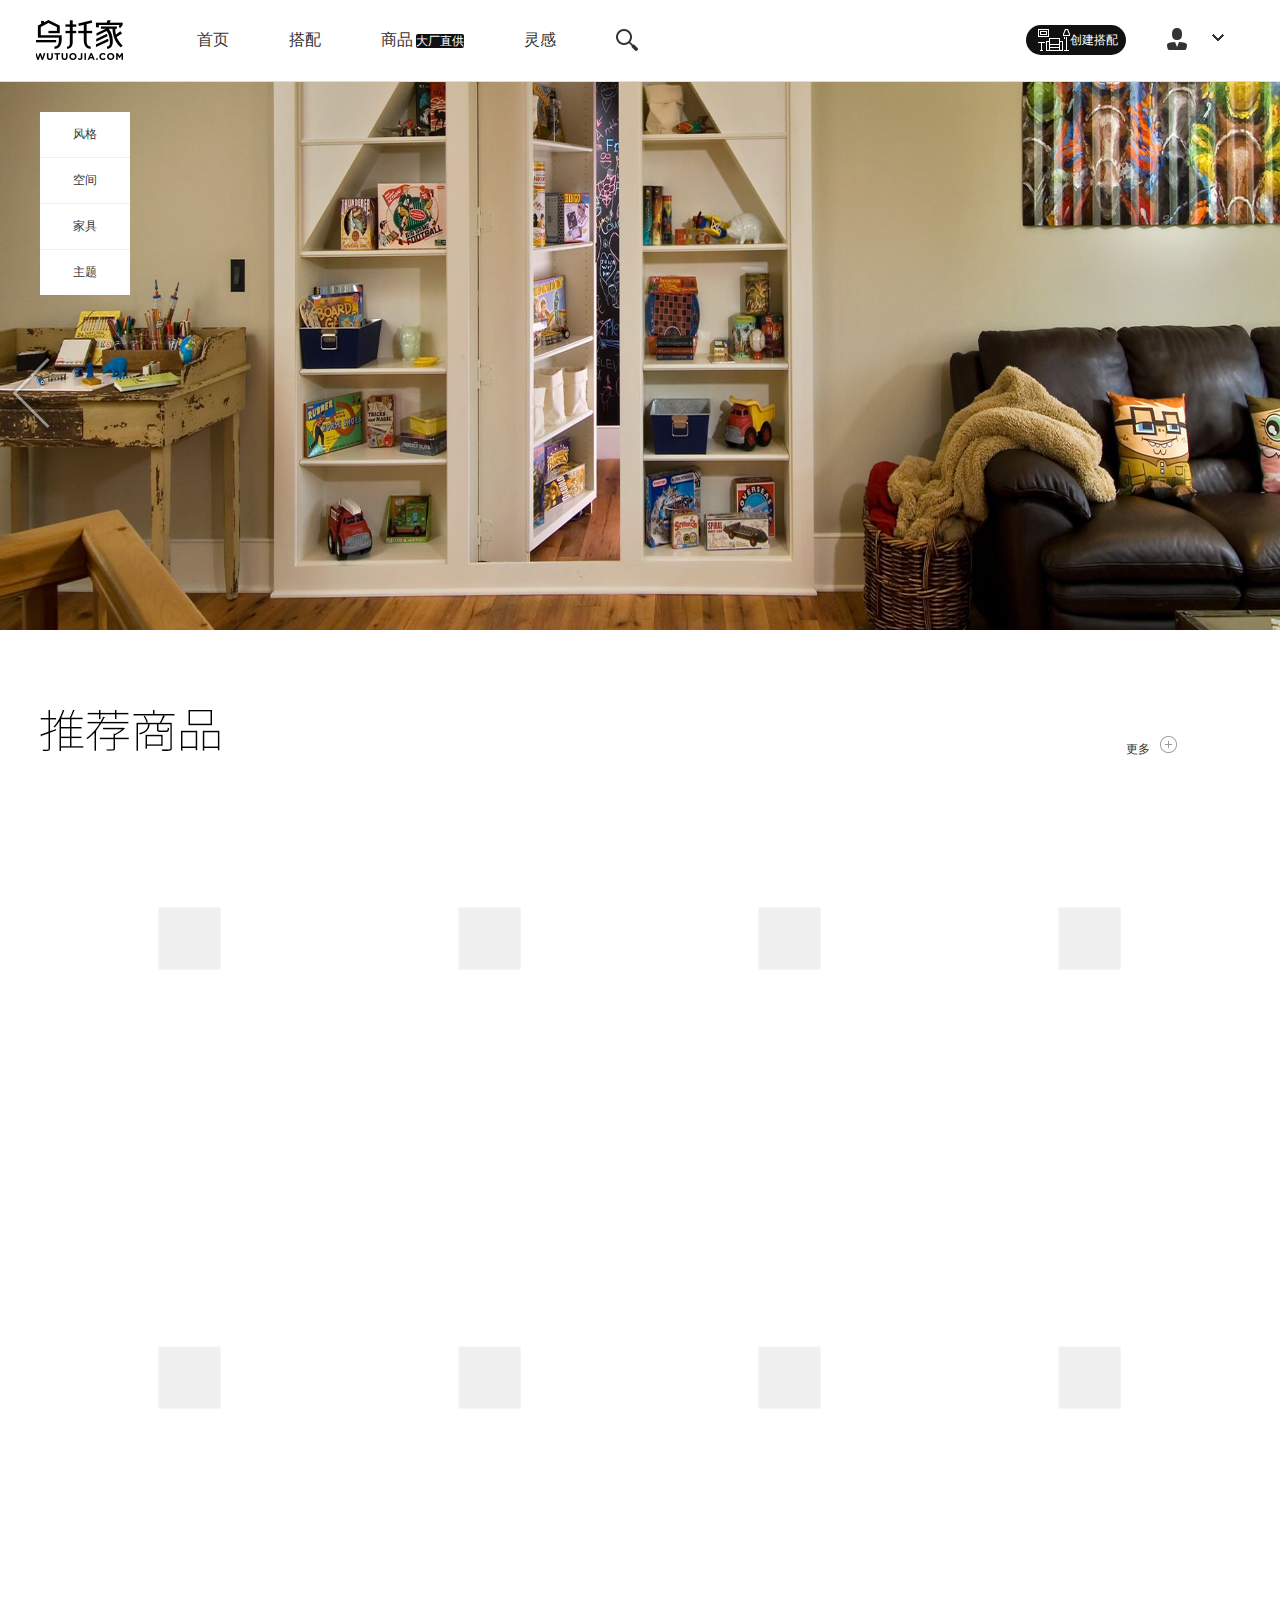
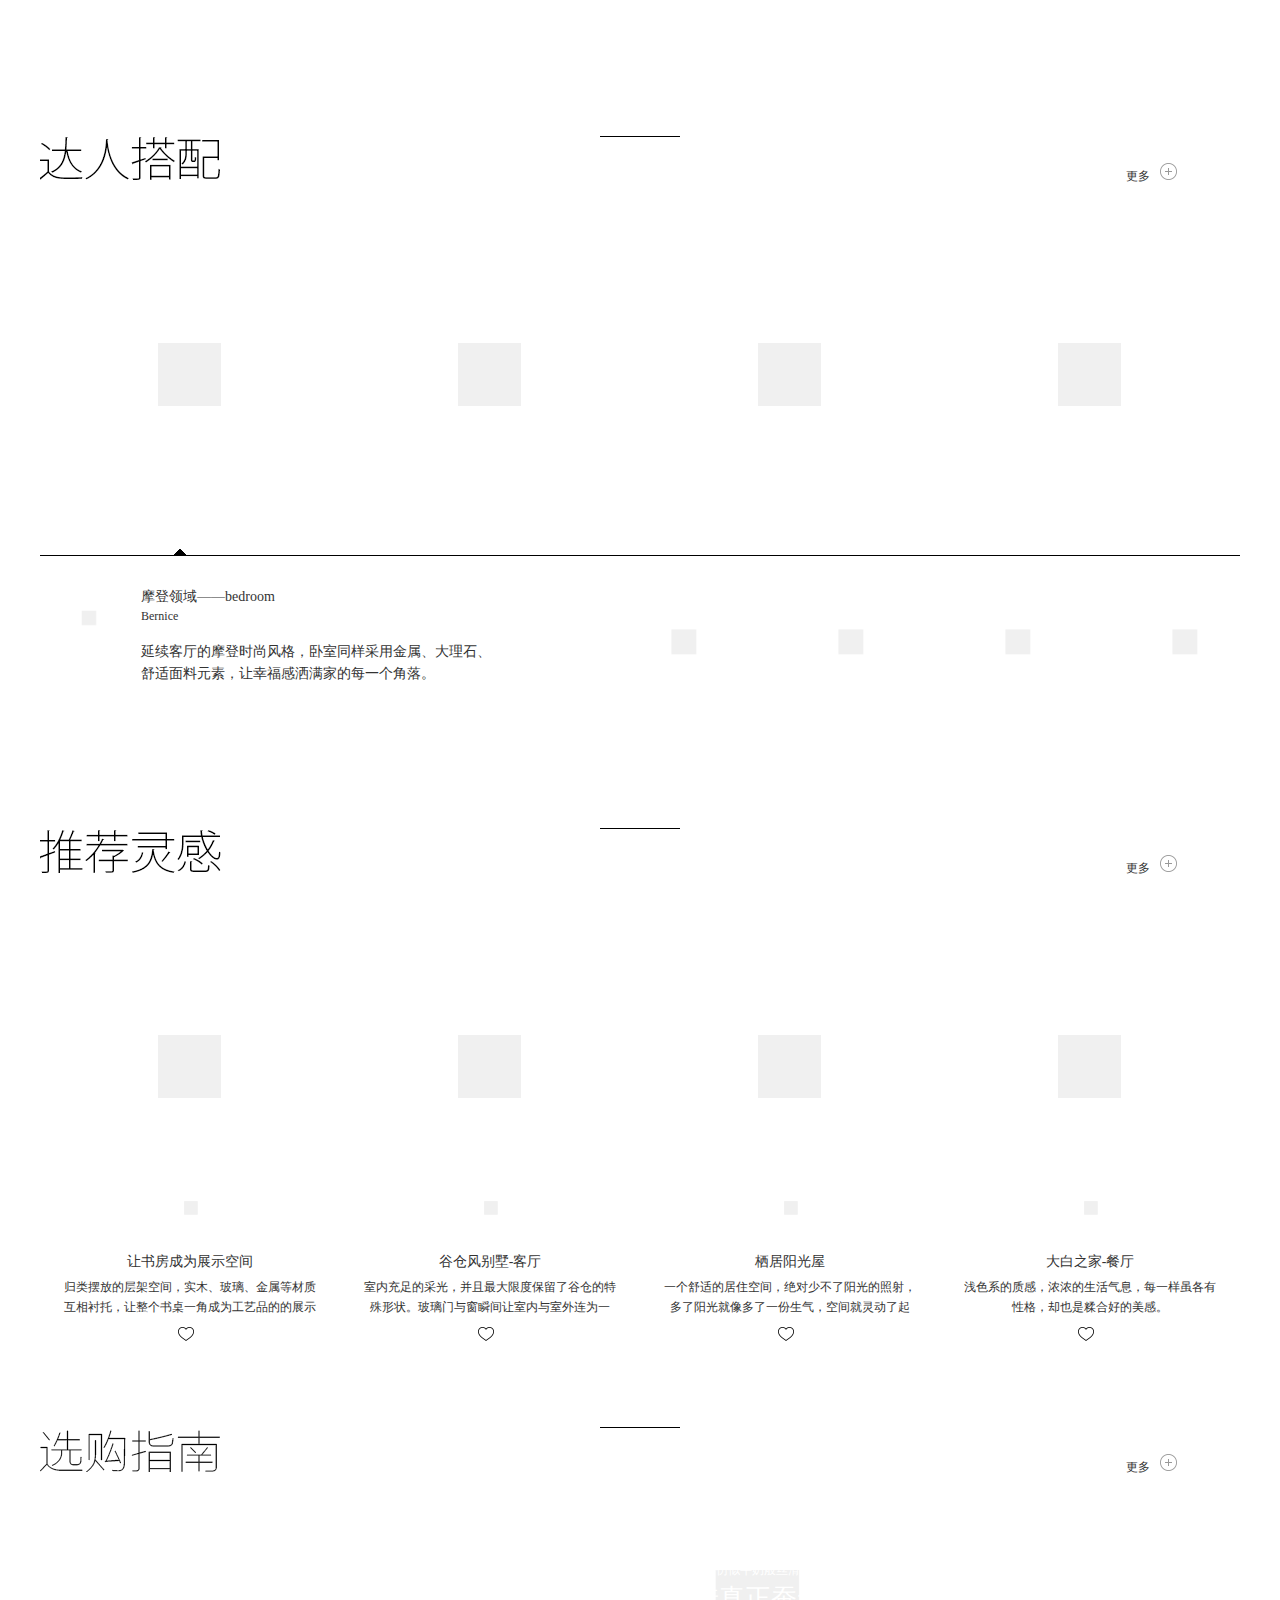
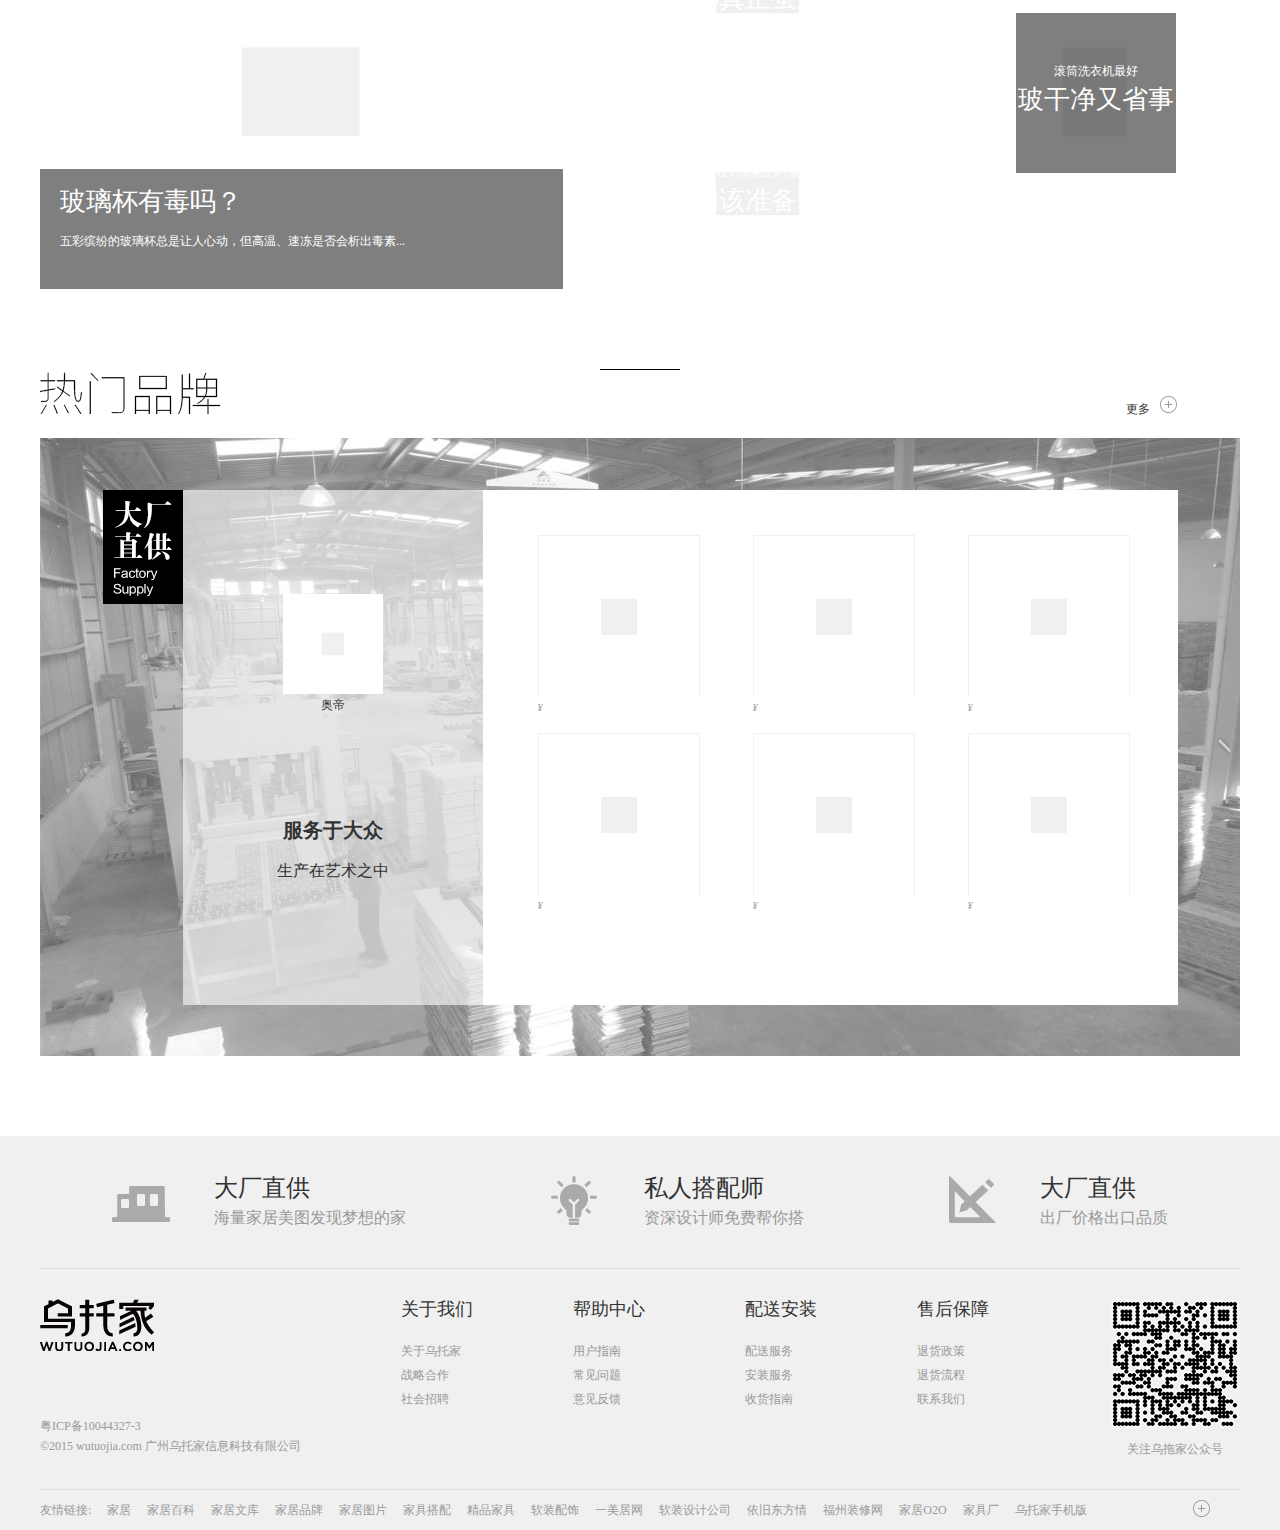
==== commit 854d8dfc: "prev next need to change" ====
--- a/index.html
+++ b/index.html
@@ -6,7 +6,8 @@
     <meta name="viewport" content="width=device-width, initial-scale=1.0">
     <meta http-equiv="X-UA-Compatible" content="ie=edge">
     <title>乌托家-家居场景式内容电商平台</title>
-    <link rel="stylesheet" href="style/style.css">
+    <link rel="stylesheet" href="style/index.css">
+    <link rel="stylesheet" href="style/public.css">
 </head>
 
 <body>
@@ -21,49 +22,61 @@
                     <a href="index.html">首页</a>
                 </li>
                 <li>
-                    <a href="#">搭配</a>
-                </li>
-                <li>
-                    <a href="#">商品</a>
+                    <a href="javascript:">搭配</a>
+                </li>
+                <li>
+                    <a href="list.html">商品</a>
                     <i>大厂直供</i>
                 </li>
                 <li>
-                    <a href="#">灵感</a>
+                    <a href="javascript:">灵感</a>
                 </li>
             </ul>
             <div class="search">
-                <a href="#"></a>
+                <a href="javascript:"></a>
             </div>
         </div>
         <div class="header_r">
-            <a href="" class="create">
+            <a href="javascript:" class="create">
                 <i></i>
                 <h2>创建搭配</h2>
             </a>
             <span>
-                <a href="">
+                <a class="myInfo">
                     <i></i>
                 </a>
-                <a href="">
+                <a href="javascript:">
                     <b></b>
                 </a>
             </span>
+            <div class="dropdown-menu-wtj">
+                <div class="dropdown-menu-qd">
+                    <a href="javascript:">我搭</a>
+                    <a href="javascript:">购物车</a>
+                    <a href="javascript:">关注</a>
+                    <a href="javascript:" class="com-myOrder">我的订单</a>
+                </div>
+                <div class="dropdown-menu-info">
+                    <a href="javascript:">个人资料</a>
+                    <a href="javascript:" class="quit_login">退出登录</a>
+                </div>
+            </div>
         </div>
     </div>
     <!-- header over -->
 
     <!-- banner start -->
     <div class="banner">
-        <a class="prev"></a>
-        <a class="next"></a>
+        <a class="prev_lb"></a>
+        <a class="next_lb"></a>
         <div class="imgbox">
-            <a href="#">
+            <a href="javascript:">
                 <img src="img/banner/164200_431407.jpg" alt="">
             </a>
-            <a href="#">
+            <a href="javascript:">
                 <img src="img/banner/164423_372800.jpg" alt="">
             </a>
-            <a href="#">
+            <a href="javascript:">
                 <img src="img/banner/171419_887644.jpg" alt="">
             </a>
         </div>
@@ -73,53 +86,53 @@
                 <div class="banner-list-box">
                     <ul>
                         <li>
-                            <a href="">欧式</a>
-                        </li>
-                        <li>
-                            <a href="">田园</a>
-                        </li>
-                        <li>
-                            <a href="">新中式</a>
-                        </li>
-                        <li>
-                            <a href="">简约现代</a>
-                        </li>
-                        <li>
-                            <a href="">地中海</a>
-                        </li>
-                    </ul>
-                    <ul>
-                        <li>
-                            <a href="">北欧/宜家</a>
-                        </li>
-                        <li>
-                            <a href="">东南亚</a>
-                        </li>
-                        <li>
-                            <a href="">新古典</a>
-                        </li>
-                        <li>
-                            <a href="">日式</a>
-                        </li>
-                        <li>
-                            <a href="">韩式</a>
-                        </li>
-                    </ul>
-                    <ul>
-                        <li>
-                            <a href="">复古怀旧</a>
-                        </li>
-                        <li>
-                            <a href="">美式</a>
-                        </li>
-                        <li>
-                            <a href="">法式</a>
-                        </li>
-                        <li>
-                            <a href="">简约</a>
-                        </li>
-                        <li>
-                            <a href="">前卫</a>
+                            <a href="javascript:">欧式</a>
+                        </li>
+                        <li>
+                            <a href="javascript:">田园</a>
+                        </li>
+                        <li>
+                            <a href="javascript:">新中式</a>
+                        </li>
+                        <li>
+                            <a href="javascript:">简约现代</a>
+                        </li>
+                        <li>
+                            <a href="javascript:">地中海</a>
+                        </li>
+                    </ul>
+                    <ul>
+                        <li>
+                            <a href="javascript:">北欧/宜家</a>
+                        </li>
+                        <li>
+                            <a href="javascript:">东南亚</a>
+                        </li>
+                        <li>
+                            <a href="javascript:">新古典</a>
+                        </li>
+                        <li>
+                            <a href="javascript:">日式</a>
+                        </li>
+                        <li>
+                            <a href="javascript:">韩式</a>
+                        </li>
+                    </ul>
+                    <ul>
+                        <li>
+                            <a href="javascript:">复古怀旧</a>
+                        </li>
+                        <li>
+                            <a href="javascript:">美式</a>
+                        </li>
+                        <li>
+                            <a href="javascript:">法式</a>
+                        </li>
+                        <li>
+                            <a href="javascript:">简约</a>
+                        </li>
+                        <li>
+                            <a href="javascript:">前卫</a>
                         </li>
                     </ul>
                 </div>
@@ -129,53 +142,53 @@
                 <div class="banner-list-box">
                     <ul>
                         <li>
-                            <a href="">客厅</a>
-                        </li>
-                        <li>
-                            <a href="">卧室</a>
-                        </li>
-                        <li>
-                            <a href="">厨房</a>
-                        </li>
-                        <li>
-                            <a href="">餐厅</a>
-                        </li>
-                        <li>
-                            <a href="">卫浴间</a>
-                        </li>
-                    </ul>
-                    <ul>
-                        <li>
-                            <a href="">衣帽间</a>
-                        </li>
-                        <li>
-                            <a href="">书房</a>
-                        </li>
-                        <li>
-                            <a href="">儿童房</a>
-                        </li>
-                        <li>
-                            <a href="">男孩房</a>
-                        </li>
-                        <li>
-                            <a href="">女孩房</a>
-                        </li>
-                    </ul>
-                    <ul>
-                        <li>
-                            <a href="">婴儿房</a>
-                        </li>
-                        <li>
-                            <a href="">玄关</a>
-                        </li>
-                        <li>
-                            <a href="">阳台</a>
-                        </li>
-                        <li>
-                            <a href="">角落</a>
-                        </li>
-                        <li>
-                            <a href="">花园</a>
+                            <a href="javascript:">客厅</a>
+                        </li>
+                        <li>
+                            <a href="javascript:">卧室</a>
+                        </li>
+                        <li>
+                            <a href="javascript:">厨房</a>
+                        </li>
+                        <li>
+                            <a href="javascript:">餐厅</a>
+                        </li>
+                        <li>
+                            <a href="javascript:">卫浴间</a>
+                        </li>
+                    </ul>
+                    <ul>
+                        <li>
+                            <a href="javascript:">衣帽间</a>
+                        </li>
+                        <li>
+                            <a href="javascript:">书房</a>
+                        </li>
+                        <li>
+                            <a href="javascript:">儿童房</a>
+                        </li>
+                        <li>
+                            <a href="javascript:">男孩房</a>
+                        </li>
+                        <li>
+                            <a href="javascript:">女孩房</a>
+                        </li>
+                    </ul>
+                    <ul>
+                        <li>
+                            <a href="javascript:">婴儿房</a>
+                        </li>
+                        <li>
+                            <a href="javascript:">玄关</a>
+                        </li>
+                        <li>
+                            <a href="javascript:">阳台</a>
+                        </li>
+                        <li>
+                            <a href="javascript:">角落</a>
+                        </li>
+                        <li>
+                            <a href="javascript:">花园</a>
                         </li>
                     </ul>
                 </div>
@@ -185,30 +198,30 @@
                 <div class="banner-list-box">
                     <ul>
                         <li>
-                            <a href="">玄关台</a>
-                        </li>
-                        <li>
-                            <a href="">衣柜</a>
-                        </li>
-                        <li>
-                            <a href="">床</a>
-                        </li>
-                        <li>
-                            <a href="">床头柜</a>
-                        </li>
-                        <li>
-                            <a href="">茶几</a>
-                        </li>
-                    </ul>
-                    <ul>
-                        <li>
-                            <a href="">沙发</a>
-                        </li>
-                        <li>
-                            <a href="">书桌</a>
-                        </li>
-                        <li>
-                            <a href="">餐桌</a>
+                            <a href="javascript:">玄关台</a>
+                        </li>
+                        <li>
+                            <a href="javascript:">衣柜</a>
+                        </li>
+                        <li>
+                            <a href="javascript:">床</a>
+                        </li>
+                        <li>
+                            <a href="javascript:">床头柜</a>
+                        </li>
+                        <li>
+                            <a href="javascript:">茶几</a>
+                        </li>
+                    </ul>
+                    <ul>
+                        <li>
+                            <a href="javascript:">沙发</a>
+                        </li>
+                        <li>
+                            <a href="javascript:">书桌</a>
+                        </li>
+                        <li>
+                            <a href="javascript:">餐桌</a>
                         </li>
                     </ul>
                 </div>
@@ -218,53 +231,53 @@
                 <div class="banner-list-box">
                     <ul>
                         <li>
-                            <a href="">宜家</a>
-                        </li>
-                        <li>
-                            <a href="">小清新</a>
-                        </li>
-                        <li>
-                            <a href="">小户型</a>
-                        </li>
-                        <li>
-                            <a href="">背景墙</a>
-                        </li>
-                        <li>
-                            <a href="">壁咚女人心</a>
-                        </li>
-                    </ul>
-                    <ul>
-                        <li>
-                            <a href="">个性色彩</a>
-                        </li>
-                        <li>
-                            <a href="">彪悍的空间利用</a>
-                        </li>
-                        <li>
-                            <a href="">开放式厨房</a>
-                        </li>
-                        <li>
-                            <a href="">我们都是粉色控</a>
-                        </li>
-                        <li>
-                            <a href="">我们都是重口味</a>
-                        </li>
-                    </ul>
-                    <ul>
-                        <li>
-                            <a href="">童趣</a>
-                        </li>
-                        <li>
-                            <a href="">睡公主</a>
-                        </li>
-                        <li>
-                            <a href="">最炫华丽风</a>
-                        </li>
-                        <li>
-                            <a href="">为青春造势</a>
-                        </li>
-                        <li>
-                            <a href="">高科技智能</a>
+                            <a href="javascript:">宜家</a>
+                        </li>
+                        <li>
+                            <a href="javascript:">小清新</a>
+                        </li>
+                        <li>
+                            <a href="javascript:">小户型</a>
+                        </li>
+                        <li>
+                            <a href="javascript:">背景墙</a>
+                        </li>
+                        <li>
+                            <a href="javascript:">壁咚女人心</a>
+                        </li>
+                    </ul>
+                    <ul>
+                        <li>
+                            <a href="javascript:">个性色彩</a>
+                        </li>
+                        <li>
+                            <a href="javascript:">彪悍的空间利用</a>
+                        </li>
+                        <li>
+                            <a href="javascript:">开放式厨房</a>
+                        </li>
+                        <li>
+                            <a href="javascript:">我们都是粉色控</a>
+                        </li>
+                        <li>
+                            <a href="javascript:">我们都是重口味</a>
+                        </li>
+                    </ul>
+                    <ul>
+                        <li>
+                            <a href="javascript:">童趣</a>
+                        </li>
+                        <li>
+                            <a href="javascript:">睡公主</a>
+                        </li>
+                        <li>
+                            <a href="javascript:">最炫华丽风</a>
+                        </li>
+                        <li>
+                            <a href="javascript:">为青春造势</a>
+                        </li>
+                        <li>
+                            <a href="javascript:">高科技智能</a>
                         </li>
                     </ul>
                 </div>
@@ -278,124 +291,13 @@
         <div class="recommd-t">
             <h2></h2>
             <div class="more">
-                <a href="">更多
+                <a href="javascript:">更多
                     <i></i>
                 </a>
             </div>
         </div>
         <div class="recommd-main">
-            <div class="recommd-body">
-                <dl>
-                    <dt>
-                        <a href="">
-                            <img src="img/rd1.png" data-src="img/recommd/094350_123422.png" alt="" class="lazyload">
-                        </a>
-                    </dt>
-                    <dd>
-                        <a href="">斯品家居</a>
-                        <p>斯品北欧宜家绦棉面料深蓝色布艺沙发</p>
-                        <span>布艺沙发</span>
-                    </dd>
-                </dl>
-            </div>
-            <div class="recommd-body">
-                <dl>
-                    <dt>
-                        <a href="">
-                            <img src="img/rd1.png" data-src="img/recommd/171850_844404.png" alt="" class="lazyload">
-                        </a>
-                    </dt>
-                    <dd>
-                        <a href="">帕拉多米</a>
-                        <p>帕拉多米简约现代麻布面料混色休闲椅</p>
-                        <span>其他椅子</span>
-                    </dd>
-                </dl>
-            </div>
-            <div class="recommd-body">
-                <dl>
-                    <dt>
-                        <a href="">
-                            <img src="img/rd1.png" data-src="img/recommd/101009_919580.png" alt="" class="lazyload">
-                        </a>
-                    </dt>
-                    <dd>
-                        <a href="">匹美</a>
-                        <p>匹美北欧宜家实木加厚油蜡皮折叠凳</p>
-                        <span>折叠凳</span>
-                    </dd>
-                </dl>
-            </div>
-            <div class="recommd-body">
-                <dl>
-                    <dt>
-                        <a href="">
-                            <img src="img/rd1.png" data-src="img/recommd/154449_895808.png" alt="" class="lazyload">
-                        </a>
-                    </dt>
-                    <dd>
-                        <a href="">九五</a>
-                        <p>九五泊系列北欧宜实木白色配浅卡其色板木床</p>
-                        <span>板木结合床</span>
-                    </dd>
-                </dl>
-            </div>
-            <div class="recommd-body">
-                <dl>
-                    <dt>
-                        <a href="">
-                            <img src="img/rd1.png" data-src="img/recommd/175034_437467.png" alt="" class="lazyload">
-                        </a>
-                    </dt>
-                    <dd>
-                        <a href="">以恒尚品</a>
-                        <p>以恒尚品北欧风格板木结合白色旋转茶几</p>
-                        <span>茶几</span>
-                    </dd>
-                </dl>
-            </div>
-            <div class="recommd-body">
-                <dl>
-                    <dt>
-                        <a href="">
-                            <img src="img/rd1.png" data-src="img/recommd/145247_562117.png" alt="" class="lazyload">
-                        </a>
-                    </dt>
-                    <dd>
-                        <a href="">富焱灯饰</a>
-                        <p>富焱灯饰北欧宜家玻璃布艺白色台灯</p>
-                        <span>灯具</span>
-                    </dd>
-                </dl>
-            </div>
-            <div class="recommd-body">
-                <dl>
-                    <dt>
-                        <a href="">
-                            <img src="img/rd1.png" data-src="img/recommd/094436_811992.png" alt="" class="lazyload">
-                        </a>
-                    </dt>
-                    <dd>
-                        <a href="">摩图</a>
-                        <p>摩图北欧风格高端棉麻面料白色布艺沙发</p>
-                        <span>布艺沙发</span>
-                    </dd>
-                </dl>
-            </div>
-            <div class="recommd-body">
-                <dl>
-                    <dt>
-                        <a href="">
-                            <img src="img/rd1.png" data-src="img/recommd/111338_624180.png" alt="" class="lazyload">
-                        </a>
-                    </dt>
-                    <dd>
-                        <a href="">Top Art Studio</a>
-                        <p>Top Art Studio欧式风格精细骨瓷混搭黄色花纹咖啡杯碟</p>
-                        <span>家品百货</span>
-                    </dd>
-                </dl>
-            </div>
+
         </div>
         <div class="recomd-b layout">
             <div class="wtj-link"></div>
@@ -408,30 +310,30 @@
         <div class="mytake-t recommd-t">
             <h2></h2>
             <div class="more">
-                <a href="">更多
+                <a href="javascript:">更多
                     <i></i>
                 </a>
             </div>
         </div>
         <ul class="mytake-ul">
             <li>
-                <a href="">
-                    <img src="img/rd1.png" data-src="img/mytake/20160704034030_342995.png" alt="" class="lazyload">
-                </a>
-            </li>
-            <li>
-                <a href="">
-                    <img src="img/rd1.png" data-src="img/mytake/20160619183316_599496.png" alt="" class="lazyload">
-                </a>
-            </li>
-            <li>
-                <a href="">
-                    <img src="img/rd1.png" data-src="img/mytake/20160617181115_678389.png" alt="" class="lazyload">
-                </a>
-            </li>
-            <li>
-                <a href="">
-                    <img src="img/rd1.png" data-src="img/mytake/20170819152408_648156.png" alt="" class="lazyload">
+                <a href="javascript:">
+                    <img src="img/rd1.png" alt="" class="lazyload">
+                </a>
+            </li>
+            <li>
+                <a href="javascript:">
+                    <img src="img/rd1.png" alt="" class="lazyload">
+                </a>
+            </li>
+            <li>
+                <a href="javascript:">
+                    <img src="img/rd1.png" alt="" class="lazyload">
+                </a>
+            </li>
+            <li>
+                <a href="javascript:">
+                    <img src="img/rd1.png" alt="" class="lazyload">
                 </a>
             </li>
         </ul>
@@ -442,184 +344,184 @@
         </div>
         <div class="works works1">
             <div class="author-info">
-                <a href="">
+                <a href="javascript:">
                     <img src="img/rd1.png" data-src="img/mytake/132232_590689.jpg" class="lazyload" alt="">
                 </a>
                 <div class="author">
                     <h3>
-                        <a href="">摩登领域——bedroom</a>
+                        <a href="javascript:">摩登领域——bedroom</a>
                     </h3>
                     <div class="tlt-author">
-                        <a href="">Bernice</a>
+                        <a href="javascript:">Bernice</a>
                     </div>
                     <p>
-                        <a href="">延续客厅的摩登时尚风格，卧室同样采用金属、大理石、舒适面料元素，让幸福感洒满家的每一个角落。</a>
+                        <a href="javascript:">延续客厅的摩登时尚风格，卧室同样采用金属、大理石、舒适面料元素，让幸福感洒满家的每一个角落。</a>
                     </p>
                 </div>
             </div>
             <div class="work-div">
                 <ul class="work-ul">
                     <li>
-                        <a href="">
-                            <img src="img/rd1.png" data-src="img/mytake/202419_908473.png" class="lazyload" alt="">
-                        </a>
-                        <h3>[WOWHOO]Harold Cabinet by Jesse Visse设计师复刻版收纳柜衣柜</h3>
-                    </li>
-                    <li>
-                        <a href="">
-                            <img src="img/rd1.png" data-src="img/mytake/213145_935734.png" class="lazyload" alt="">
-                        </a>
-                        <h3>【現貨】丹麥Ferm Livin...</h3>
-                    </li>
-                    <li>
-                        <a href="">
-                            <img src="img/rd1.png" data-src="img/mytake/211335_392875.jpg" class="lazyload" alt="">
-                        </a>
-                        <h3>進口英國Tom Dixon 2016年新品 大理石檯燈/桌燈</h3>
-                    </li>
-                    <li>
-                        <a href="">
-                            <img src="img/rd1.png" data-src="img/mytake/210226_286167.png" class="lazyload" alt="">
-                        </a>
-                        <h3>[WOWHOO]Alana Kingsize Bed电镀玫瑰金北欧风不锈钢金属大床</h3>
+                        <a href="javascript:">
+                            <img src="img/rd1.png" class="lazyload" alt="">
+                        </a>
+                        <h3></h3>
+                    </li>
+                    <li>
+                        <a href="javascript:">
+                            <img src="img/rd1.png" class="lazyload" alt="">
+                        </a>
+                        <h3></h3>
+                    </li>
+                    <li>
+                        <a href="javascript:">
+                            <img src="img/rd1.png" class="lazyload" alt="">
+                        </a>
+                        <h3></h3>
+                    </li>
+                    <li>
+                        <a href="javascript:">
+                            <img src="img/rd1.png" class="lazyload" alt="">
+                        </a>
+                        <h3></h3>
                     </li>
                 </ul>
             </div>
         </div>
         <div class="works">
             <div class="author-info">
-                <a href="">
+                <a href="javascript:">
                     <img src="img/rd1.png" data-src="img/mytake/163032_429119.jpg" class="lazyload" alt="">
                 </a>
                 <div class="author">
                     <h3>
-                        <a href="">现代白静家-卧室</a>
+                        <a href="javascript:">现代白静家-卧室</a>
                     </h3>
                     <div class="tlt-author">
-                        <a href="">金馆长</a>
+                        <a href="javascript:">金馆长</a>
                     </div>
                     <p>
-                        <a href="">浅浅色调，淡淡的色阶，实木与布艺结合出一种最舒适的意境，简洁款的抱枕以质感取胜，墙上的挂画增添时尚感。</a>
+                        <a href="javascript:">浅浅色调，淡淡的色阶，实木与布艺结合出一种最舒适的意境，简洁款的抱枕以质感取胜，墙上的挂画增添时尚感。</a>
                     </p>
                 </div>
             </div>
             <div class="work-div">
                 <ul class="work-ul">
                     <li>
-                        <a href="">
-                            <img src="img/rd1.png" data-src="img/mytake/144218_700992.png" class="lazyload" alt="">
-                        </a>
-                        <h3>印度进口手工编织羊毛几何地毯100%纯羊毛客厅地毯挂毯茶几地毯</h3>
-                    </li>
-                    <li>
-                        <a href="">
-                            <img src="img/rd1.png" data-src="img/mytake/134929_202223.png" class="lazyload" alt="">
+                        <a href="javascript:">
+                            <img src="img/rd1.png" class="lazyload" alt="">
+                        </a>
+                        <h3></h3>
+                    </li>
+                    <li>
+                        <a href="javascript:">
+                            <img class="lazyload" alt="">
                         </a>
                         <h3>抱枕</h3>
                     </li>
                     <li>
-                        <a href="">
-                            <img src="img/rd1.png" data-src="img/mytake/190851_841213.png" class="lazyload" alt="">
-                        </a>
-                        <h3>拼色拉链腰靠枕套</h3>
-                    </li>
-                    <li>
-                        <a href="">
-                            <img src="img/rd1.png" data-src="img/mytake/190555_705198.png" class="lazyload" alt="">
-                        </a>
-                        <h3>透明彩色鱼缸吊灯</h3>
+                        <a href="javascript:">
+                            <img class="lazyload" alt="">
+                        </a>
+                        <h3></h3>
+                    </li>
+                    <li>
+                        <a href="javascript:">
+                            <img src="img/rd1.png" class="lazyload" alt="">
+                        </a>
+                        <h3></h3>
                     </li>
                 </ul>
             </div>
         </div>
         <div class="works">
             <div class="author-info">
-                <a href="">
+                <a href="javascript:">
                     <img src="img/rd1.png" data-src="img/mytake/144302_255994.jpg" class="lazyload" alt="">
                 </a>
                 <div class="author">
                     <h3>
-                        <a href="">摩登家庭-客厅</a>
+                        <a href="javascript:">摩登家庭-客厅</a>
                     </h3>
                     <div class="tlt-author">
-                        <a href="">MR.大蜜</a>
+                        <a href="javascript:">MR.大蜜</a>
                     </div>
                     <p>
-                        <a href="">来自名师之手的设计感沙发提升整个居室艺术品位，功能性升隆茶几，随时能移动办公的小边几，墙上的层架还能随时摆放小物件，黑白并不乏味，功能和趣味兼得。</a>
+                        <a href="javascript:">来自名师之手的设计感沙发提升整个居室艺术品位，功能性升隆茶几，随时能移动办公的小边几，墙上的层架还能随时摆放小物件，黑白并不乏味，功能和趣味兼得。</a>
                     </p>
                 </div>
             </div>
             <div class="work-div">
                 <ul class="work-ul">
                     <li>
-                        <a href="">
-                            <img src="img/rd1.png" data-src="img/mytake/201556_826244.jpg" class="lazyload" alt="">
-                        </a>
-                        <h3>地毯客厅黑白条纹地毯羊毛客厅茶几卧室书房时尚现代腈纶定做</h3>
-                    </li>
-                    <li>
-                        <a href="">
-                            <img src="img/rd1.png" data-src="img/mytake/152556_359554.png" class="lazyload" alt="">
-                        </a>
-                        <h3>【拉赫蒂/lahti】redondo 2-seat sofa 215雷东多2-seat沙发215</h3>
-                    </li>
-                    <li>
-                        <a href="">
-                            <img src="img/rd1.png" data-src="img/mytake/162500_98468.png" class="lazyload" alt="">
-                        </a>
-                        <h3>现代简约美式乡村工业风金属落地灯别墅酒店客厅灯样板房装饰地灯</h3>
-                    </li>
-                    <li>
-                        <a href="">
-                            <img src="img/rd1.png" data-src="img/mytake/165339_936565.png" class="lazyload" alt="">
-                        </a>
-                        <h3>C形小茶几</h3>
+                        <a href="javascript:">
+                            <img src="img/rd1.png" class="lazyload" alt="">
+                        </a>
+                        <h3></h3>
+                    </li>
+                    <li>
+                        <a href="javascript:">
+                            <img src="img/rd1.png" class="lazyload" alt="">
+                        </a>
+                        <h3></h3>
+                    </li>
+                    <li>
+                        <a href="javascript:">
+                            <img src="img/rd1.png" class="lazyload" alt="">
+                        </a>
+                        <h3></h3>
+                    </li>
+                    <li>
+                        <a href="javascript:">
+                            <img src="img/rd1.png" class="lazyload" alt="">
+                        </a>
+                        <h3></h3>
                     </li>
                 </ul>
             </div>
         </div>
         <div class="works">
             <div class="author-info">
-                <a href="">
+                <a href="javascript:">
                     <img src="img/rd1.png" data-src="img/mytake/170744_278215.jpg" class="lazyload" alt="">
                 </a>
                 <div class="author">
                     <h3>
-                        <a href="">嗨起来，大儿童们！</a>
+                        <a href="javascript:">嗨起来，大儿童们！</a>
                     </h3>
                     <div class="tlt-author">
-                        <a href="">卖女孩的小火柴</a>
+                        <a href="javascript:">卖女孩的小火柴</a>
                     </div>
                     <p>
-                        <a href="">为孩子打造一个缤纷多彩、欢乐自在的娱乐间吧！让他们对童年的充满快乐的记忆！</a>
+                        <a href="javascript:">为孩子打造一个缤纷多彩、欢乐自在的娱乐间吧！让他们对童年的充满快乐的记忆！</a>
                     </p>
                 </div>
             </div>
             <div class="work-div">
                 <ul class="work-ul">
                     <li>
-                        <a href="">
-                            <img src="img/rd1.png" data-src="img/mytake/153355_553641.png" class="lazyload" alt="">
-                        </a>
-                        <h3>卡通小马被子床单四件套</h3>
-                    </li>
-                    <li>
-                        <a href="">
-                            <img src="img/rd1.png" data-src="img/mytake/154113_152000.png" class="lazyload" alt="">
-                        </a>
-                        <h3>儿童涂鸦 艺术壁纸</h3>
-                    </li>
-                    <li>
-                        <a href="">
-                            <img src="img/rd1.png" data-src="img/mytake/153220_847120.png" class="lazyload" alt="">
-                        </a>
-                        <h3>儿童椅造型椅 小马烤漆椅</h3>
-                    </li>
-                    <li>
-                        <a href="">
-                            <img src="img/rd1.png" data-src="img/mytake/153502_73150.png" class="lazyload" alt="">
-                        </a>
-                        <h3>呆萌小动物卡通抱枕靠枕居家用品 </h3>
+                        <a href="javascript:">
+                            <img src="img/rd1.png" class="lazyload" alt="">
+                        </a>
+                        <h3></h3>
+                    </li>
+                    <li>
+                        <a href="javascript:">
+                            <img src="img/rd1.png" class="lazyload" alt="">
+                        </a>
+                        <h3></h3>
+                    </li>
+                    <li>
+                        <a href="javascript:">
+                            <img src="img/rd1.png" class="lazyload" alt="">
+                        </a>
+                        <h3></h3>
+                    </li>
+                    <li>
+                        <a href="javascript:">
+                            <img src="img/rd1.png" class="lazyload" alt="">
+                        </a>
+                        <h3></h3>
                     </li>
                 </ul>
             </div>
@@ -635,7 +537,7 @@
         <div class="recommd-t inspiration-t">
             <h2></h2>
             <div class="more">
-                <a href="">更多
+                <a href="javascript:">更多
                     <i></i>
                 </a>
             </div>
@@ -643,68 +545,68 @@
         <ul class="inspiration-ul">
             <li>
                 <div class="inpirt-box">
-                    <a href="" class="inspiration-img">
+                    <a href="javascript:" class="inspiration-img">
                         <img src="img/rd1.png" data-src="img/inspiration/174813_223126.jpg" alt="" class="lazyload">
                     </a>
-                    <a href="" class="head-ico">
+                    <a href="javascript:" class="head-ico">
                         <img src="img/rd1.png" data-src="img/inspiration/172117_412139.jpg" alt="" class="lazyload">
                     </a>
                 </div>
                 <h3>让书房成为展示空间</h3>
                 <p>归类摆放的层架空间，实木、玻璃、金属等材质互相衬托，让整个书桌一角成为工艺品的的展示间。</p>
                 <div class="heart">
-                    <a href="">
+                    <a href="javascript:">
                         <i></i>
                     </a>
                 </div>
             </li>
             <li>
                 <div class="inpirt-box">
-                    <a href="" class="inspiration-img">
+                    <a href="javascript:" class="inspiration-img">
                         <img src="img/rd1.png" data-src="img/inspiration/155807_754360.jpg" alt="" class="lazyload">
                     </a>
-                    <a href="" class="head-ico">
+                    <a href="javascript:" class="head-ico">
                         <img src="img/rd1.png" data-src="img/inspiration/105453_568254.jpg" alt="" class="lazyload">
                     </a>
                 </div>
                 <h3>谷仓风别墅-客厅</h3>
                 <p>室内充足的采光，并且最大限度保留了谷仓的特殊形状。玻璃门与窗瞬间让室内与室外连为一体，阳光与绿植争先恐后地涌入你的生活。</p>
                 <div class="heart">
-                    <a href="">
+                    <a href="javascript:">
                         <i></i>
                     </a>
                 </div>
             </li>
             <li>
                 <div class="inpirt-box">
-                    <a href="" class="inspiration-img">
+                    <a href="javascript:" class="inspiration-img">
                         <img src="img/rd1.png" data-src="img/inspiration/174342_903596.jpg" alt="" class="lazyload">
                     </a>
-                    <a href="" class="head-ico">
+                    <a href="javascript:" class="head-ico">
                         <img src="img/rd1.png" data-src="img/inspiration/105453_568254.jpg" alt="" class="lazyload">
                     </a>
                 </div>
                 <h3>栖居阳光屋</h3>
                 <p>一个舒适的居住空间，绝对少不了阳光的照射，多了阳光就像多了一份生气，空间就灵动了起来。</p>
                 <div class="heart">
-                    <a href="">
+                    <a href="javascript:">
                         <i></i>
                     </a>
                 </div>
             </li>
             <li>
                 <div class="inpirt-box">
-                    <a href="" class="inspiration-img">
+                    <a href="javascript:" class="inspiration-img">
                         <img src="img/rd1.png" data-src="img/inspiration/171620_410457.jpg" alt="" class="lazyload">
                     </a>
-                    <a href="" class="head-ico">
+                    <a href="javascript:" class="head-ico">
                         <img src="img/rd1.png" data-src="img/inspiration/181220_489617.jpg" alt="" class="lazyload">
                     </a>
                 </div>
                 <h3>大白之家-餐厅</h3>
                 <p>浅色系的质感，浓浓的生活气息，每一样虽各有性格，却也是糅合好的美感。</p>
                 <div class="heart">
-                    <a href="">
+                    <a href="javascript:">
                         <i></i>
                     </a>
                 </div>
@@ -721,14 +623,14 @@
         <div class="recommd-t guide-t">
             <h2></h2>
             <div class="more">
-                <a href="">更多
+                <a href="javascript:">更多
                     <i></i>
                 </a>
             </div>
         </div>
         <div class="guide-main layout">
             <div class="guide-main-l">
-                <a href="">
+                <a href="javascript:">
                     <img src="img/rd1.png" data-src="img/guide/111907_697497.jpg" alt="" class="lazyload">
                     <p></p>
                     <div>
@@ -739,7 +641,7 @@
             </div>
             <div class="guide-main-c">
                 <div class="guide-c">
-                    <a href="">
+                    <a href="javascript:">
                         <img src="img/rd1.png" data-src="img/guide/111931_710245.jpg" alt="" class="lazyload">
                         <div>
                             <p>— 仿似牛奶般丝滑 —</p>
@@ -748,7 +650,7 @@
                     </a>
                 </div>
                 <div class="guide-c">
-                    <a href="">
+                    <a href="javascript:">
                         <img src="img/rd1.png" data-src="img/guide/112254_421706.jpg" alt="" class="lazyload">
                         <div>
                             <p>— 收到请帖的时候 —</p>
@@ -761,7 +663,7 @@
                 </div>
             </div>
             <div class="guide-main-r">
-                <a href="">
+                <a href="javascript:">
                     <img src="img/rd1.png" data-src="img/guide/112340_631229.jpg" alt="" class="lazyload">
                     <p></p>
                     <div>
@@ -782,15 +684,15 @@
         <div class="recommd-t brands-t ">
             <h2></h2>
             <div class="more">
-                <a href="">更多
+                <a href="javascript:">更多
                     <i></i>
                 </a>
             </div>
         </div>
         <div class="brands-main">
             <div class="tv-slideBox">
-                <a class="prev prev_b"></a>
-                <a class="next next_b"></a>
+                <a class="prev_lb prev_lb_b"></a>
+                <a class="next_lb next_lb_b"></a>
             </div>
             <div class="tempWrap">
                 <ul class="layout">
@@ -799,7 +701,7 @@
                             <i></i>
                         </div>
                         <div class="clone_c">
-                            <a href="">
+                            <a href="javascript:">
                                 <img src="img/rd1.png" data-src="img/brands/135756_196021.jpg" alt="" class="lazyload">
                                 <p>奥帝</p>
                             </a>
@@ -810,66 +712,45 @@
                             <div class="clone_c_bg"></div>
                         </div>
                         <div class="clone_r">
-                            <a href="">
-                                <div class="clone_r_div">
-                                    <img data-src="img/brands/212435_981906.png" src="img/rd1.png" class="lazyload">
-                                </div>
-                                <p>奥帝A8系列简约现代进...</p>
-                                <small>
-                                    <em>¥</em>&nbsp;
-                                    <span>1440.00</span>
-                                </small>
+
+                        </div>
+                    </li>
+                    <li class="clone">
+                        <div class="clone_l">
+                            <i></i>
+                        </div>
+                        <div class="clone_c">
+                            <a href="javascript:">
+                                <img src="img/rd1.png" data-src="img/brands/135756_196021.jpg" alt="" class="lazyload">
+                                <p>奥帝</p>
                             </a>
-                            <a href="">
-                                <div class="clone_r_div">
-                                    <img data-src="img/brands/145503_141729.png" src="img/rd1.png" class="lazyload">
-                                </div>
-                                <p>奥帝A8系列简约现代松...</p>
-                                <small>
-                                    <em>¥</em>&nbsp;
-                                    <span>940.00</span>
-                                </small>
+                            <div class="clone_c_b">
+                                <h2>服务于大众</h2>
+                                <p>生产在艺术之中</p>
+                            </div>
+                            <div class="clone_c_bg"></div>
+                        </div>
+                        <div class="clone_r">
+
+                        </div>
+                    </li>
+                    <li class="clone">
+                        <div class="clone_l">
+                            <i></i>
+                        </div>
+                        <div class="clone_c">
+                            <a href="javascript:">
+                                <img src="img/rd1.png" data-src="img/brands/135756_196021.jpg" alt="" class="lazyload">
+                                <p>奥帝</p>
                             </a>
-                            <a href="">
-                                <div class="clone_r_div">
-                                    <img data-src="img/brands/205150_983494.png" src="img/rd1.png" class="lazyload">
-                                </div>
-                                <p>奥帝A8系列简约现代进...</p>
-                                <small>
-                                    <em>¥</em>&nbsp;
-                                    <span>13960.00</span>
-                                </small>
-                            </a>
-                            <a href="">
-                                <div class="clone_r_div">
-                                    <img data-src="img/brands/121303_965720.png" src="img/rd1.png" class="lazyload">
-                                </div>
-                                <p>奥帝春风系列简约现代进...</p>
-                                <small>
-                                    <em>¥</em>&nbsp;
-                                    <span>4100.00</span>
-                                </small>
-                            </a>
-                            <a href="">
-                                <div class="clone_r_div">
-                                    <img data-src="img/brands/103041_348819.png" src="img/rd1.png" class="lazyload">
-                                </div>
-                                <p>奥帝A8系列简约现代进...</p>
-                                <small>
-                                    <em>¥</em>&nbsp;
-                                    <span>5700.00</span>
-                                </small>
-                            </a>
-                            <a href="">
-                                <div class="clone_r_div">
-                                    <img data-src="img/brands/210105_793078.png" src="img/rd1.png" class="lazyload">
-                                </div>
-                                <p>奥帝A8系列简约现代进...</p>
-                                <small>
-                                    <em>¥</em>&nbsp;
-                                    <span>3760.00</span>
-                                </small>
-                            </a>
+                            <div class="clone_c_b">
+                                <h2>服务于大众</h2>
+                                <p>生产在艺术之中</p>
+                            </div>
+                            <div class="clone_c_bg"></div>
+                        </div>
+                        <div class="clone_r">
+
                         </div>
                     </li>
                 </ul>
@@ -881,21 +762,21 @@
     <!-- footer start -->
     <div class="footer">
         <div class="footer_t layout">
-            <a href="">
+            <a href="javascript:">
                 <i></i>
                 <div class="footer_t_aright">
                     <span>大厂直供</span>
                     <p>海量家居美图发现梦想的家</p>
                 </div>
             </a>
-            <a href="">
+            <a href="javascript:">
                 <i></i>
                 <div class="footer_t_aright">
                     <span>私人搭配师</span>
                     <p>资深设计师免费帮你搭</p>
                 </div>
             </a>
-            <a href="">
+            <a href="javascript:">
                 <i></i>
                 <div class="footer_t_aright">
                     <span>大厂直供</span>
@@ -913,49 +794,49 @@
                 <ul>
                     <span>关于我们</span>
                     <li>
-                        <a href="">关于乌托家</a>
-                    </li>
-                    <li>
-                        <a href="">战略合作</a>
-                    </li>
-                    <li>
-                        <a href="">社会招聘</a>
+                        <a href="javascript:">关于乌托家</a>
+                    </li>
+                    <li>
+                        <a href="javascript:">战略合作</a>
+                    </li>
+                    <li>
+                        <a href="javascript:">社会招聘</a>
                     </li>
                 </ul>
                 <ul>
                     <span>帮助中心</span>
                     <li>
-                        <a href="">用户指南</a>
-                    </li>
-                    <li>
-                        <a href="">常见问题</a>
-                    </li>
-                    <li>
-                        <a href="">意见反馈</a>
+                        <a href="javascript:">用户指南</a>
+                    </li>
+                    <li>
+                        <a href="javascript:">常见问题</a>
+                    </li>
+                    <li>
+                        <a href="javascript:">意见反馈</a>
                     </li>
                 </ul>
                 <ul>
                     <span>配送安装</span>
                     <li>
-                        <a href="">配送服务</a>
-                    </li>
-                    <li>
-                        <a href="">安装服务</a>
-                    </li>
-                    <li>
-                        <a href="">收货指南</a>
+                        <a href="javascript:">配送服务</a>
+                    </li>
+                    <li>
+                        <a href="javascript:">安装服务</a>
+                    </li>
+                    <li>
+                        <a href="javascript:">收货指南</a>
                     </li>
                 </ul>
                 <ul>
                     <span>售后保障</span>
                     <li>
-                        <a href="">退货政策</a>
-                    </li>
-                    <li>
-                        <a href="">退货流程</a>
-                    </li>
-                    <li>
-                        <a href="">联系我们</a>
+                        <a href="javascript:">退货政策</a>
+                    </li>
+                    <li>
+                        <a href="javascript:">退货流程</a>
+                    </li>
+                    <li>
+                        <a href="javascript:">联系我们</a>
                     </li>
                 </ul>
             </div>
@@ -966,50 +847,50 @@
         </div>
         <div class="links layout">
             <div class="links_l">
-                <a href="">友情链接:</a>
-                <a href="">家居</a>
-                <a href="">家居百科</a>
-                <a href="">家居文库</a>
-                <a href="">家居品牌</a>
-                <a href="">家居图片</a>
-                <a href="">家具搭配</a>
-                <a href="">精品家具</a>
-                <a href="">软装配饰</a>
-                <a href="">一美居网</a>
-                <a href="">软装设计公司</a>
-                <a href="">依旧东方情</a>
-                <a href="">福州装修网</a>
-                <a href="">家居O2O</a>
-                <a href="">家具厂</a>
-                <a href="">乌托家手机版</a>
+                <a href="javascript:">友情链接:</a>
+                <a href="javascript:">家居</a>
+                <a href="javascript:">家居百科</a>
+                <a href="javascript:">家居文库</a>
+                <a href="javascript:">家居品牌</a>
+                <a href="javascript:">家居图片</a>
+                <a href="javascript:">家具搭配</a>
+                <a href="javascript:">精品家具</a>
+                <a href="javascript:">软装配饰</a>
+                <a href="javascript:">一美居网</a>
+                <a href="javascript:">软装设计公司</a>
+                <a href="javascript:">依旧东方情</a>
+                <a href="javascript:">福州装修网</a>
+                <a href="javascript:">家居O2O</a>
+                <a href="javascript:">家具厂</a>
+                <a href="javascript:">乌托家手机版</a>
                 <div class="links_m">
-                    <a href="">瓷砖批发</a>
-                    <a href="">装装汇装饰网</a>
-                    <a href="">家具网</a>
-                    <a href="">谈家具</a>
-                    <a href="">定制家具</a>
-                    <a href="">武汉装饰公司</a>
-                    <a href="">沙发品牌</a>
-                    <a href="">苏州家居网</a>
-                    <a href="">装修网</a>
-                    <a href="">好房网</a>
-                    <a href="">上海佳纳软装修公司</a>
-                    <a href="">中式装修</a>
-                    <a href="">资讯导航</a>
-                    <a href="">广州装修</a>
-                    <a href="">赤峰房地产</a>
-                    <a href="">美猴网装修门户</a>
-                    <a href="">不锈钢屏风</a>
-                    <a href="">成都装饰公司</a>
-                    <a href="">常州装修网</a>
-                    <a href="">成都室内设计</a>
-                    <a href="">实木家具</a>
-                    <a href="">电动桌</a>
-                    <a href="">甲醛清除</a>
-                    <a href="">包头装修 </a>
-                    <a href="">装修图库网</a>
-                    <a href="">集成吊顶</a>
-                    <a href="">家居电商平台</a>
+                    <a href="javascript:">瓷砖批发</a>
+                    <a href="javascript:">装装汇装饰网</a>
+                    <a href="javascript:">家具网</a>
+                    <a href="javascript:">谈家具</a>
+                    <a href="javascript:">定制家具</a>
+                    <a href="javascript:">武汉装饰公司</a>
+                    <a href="javascript:">沙发品牌</a>
+                    <a href="javascript:">苏州家居网</a>
+                    <a href="javascript:">装修网</a>
+                    <a href="javascript:">好房网</a>
+                    <a href="javascript:">上海佳纳软装修公司</a>
+                    <a href="javascript:">中式装修</a>
+                    <a href="javascript:">资讯导航</a>
+                    <a href="javascript:">广州装修</a>
+                    <a href="javascript:">赤峰房地产</a>
+                    <a href="javascript:">美猴网装修门户</a>
+                    <a href="javascript:">不锈钢屏风</a>
+                    <a href="javascript:">成都装饰公司</a>
+                    <a href="javascript:">常州装修网</a>
+                    <a href="javascript:">成都室内设计</a>
+                    <a href="javascript:">实木家具</a>
+                    <a href="javascript:">电动桌</a>
+                    <a href="javascript:">甲醛清除</a>
+                    <a href="javascript:">包头装修 </a>
+                    <a href="javascript:">装修图库网</a>
+                    <a href="javascript:">集成吊顶</a>
+                    <a href="javascript:">家居电商平台</a>
                 </div>
             </div>
             <div class="links_moreIcon"></div>
@@ -1025,32 +906,32 @@
             <h3>登录乌托家</h3>
             <p>发现灵感，搜集所爱，美好家居就从这里开始。现在就登录乌托家搭建您心仪的家吧</p>
             <div class="other-login">
-                <a href="">
+                <a>
                     <i></i>微博登录</a>
-                <a href="">
+                <a>
                     <i></i>QQ登录</a>
-                <a href="">
+                <a>
                     <i></i>微信登录</a>
             </div>
             <ul class="login-body">
                 <li>通过邮箱或手机号登录</li>
                 <li>
-                    <input type="text" placeholder="邮箱或手机号">
-                </li>
-                <li>
-                    <input type="password" placeholder="输入密码">
+                    <input type="text" placeholder="邮箱或手机号" id="logTxt1">
+                </li>
+                <li>
+                    <input type="password" placeholder="输入密码" id="logTxt2">
                 </li>
                 <li>
                     <input type="checkbox" id="auto-login">
                     <label for="auto-login">下次自动登录</label>
-                    <a href="">忘记密码</a>
-                </li>
-                <li>
-                    <a href="" class="login-submit">登录</a>
+                    <a>忘记密码</a>
+                </li>
+                <li>
+                    <a class="login-submit">登录</a>
                 </li>
                 <li>
                     <i>还不是会员?</i>
-                    <a href="">立即注册</a>
+                    <a class="lj-register">立即注册</a>
                 </li>
             </ul>
         </div>
@@ -1058,48 +939,54 @@
             <h3>现在就加入乌托家</h3>
             <p>发现灵感，搜集所爱，美好家居就从这里开始。现在就登录乌托家搭建您心仪的家吧</p>
             <div class="other-login">
-                <a href="">
+                <a>
                     <i></i>微博登录</a>
-                <a href="">
+                <a>
                     <i></i>QQ登录</a>
-                <a href="">
+                <a>
                     <i></i>微信登录</a>
             </div>
             <ul class="register-body">
                 <li>手机账户注册</li>
                 <li>
-                    <input type="text" placeholder="请输入您的手机号">
-                </li>
-                <li>
-                    <input type="password" placeholder="请输入您的密码">
-                </li>
-                <li>
-                    <a href="" class="login-submit">确定</a>
+                    <input type="text" placeholder="请输入您的手机号" id="regTxt1">
+                </li>
+                <li>
+                    <input type="password" placeholder="请输入您的密码" id="regTxt2">
+                </li>
+                <li>
+                    <a class="register-submit">确定</a>
                 </li>
                 <li>
                     <i>我已有账号!</i>
-                    <a href="">登录</a>
+                    <a class="lj-login">登录</a>
                 </li>
             </ul>
         </div>
     </div>
     <!-- login over -->
 
+    <!-- ingmenu start -->
     <ul class="ingmenu">
         <li>
-            <a href="" class="imgmenu_ico1"></a>
+            <a href="javascript:" class="imgmenu_ico1"></a>
         </li>
         <li>
-            <a href="" class="imgmenu_ico2"></a>
+            <a href="javascript:" class="imgmenu_ico2"></a>
         </li>
         <li>
-            <a href="" class="imgmenu_ico3"></a>
+            <a class="imgmenu_ico3"></a>
         </li>
     </ul>
+    <!-- ingmunu over -->
+
+
 
 </body>
 <script src="libs/jquery.js"></script>
 <script src="libs/lazyload.min.js"></script>
+<script src="libs/jquery.cookie.js"></script>
+<script src="js/public.js"></script>
 <script src="js/index.js"></script>
 
 </html>--- a/style/index.css
+++ b/style/index.css
@@ -0,0 +1,138 @@
+@charset "utf-8";
+
+html, body, ul, li, ol, dl, dd, dt, p, h1, h2, h3, h4, h5, h6, form, fieldset, legend, img { margin:0; padding:0; }
+fieldset, img { border:none;}
+html,body{height: 100%;}
+img{display: block;}
+address, caption, cite, code, dfn, th, var { font-style:normal; font-weight:normal; }
+ul, ol { list-style:none; } 
+body { color:#333; font:14px/20px "微软雅黑"; background:#fff;overflow-y:scroll; overflow-x:hidden;}
+a { color:#333; text-decoration:none; }
+
+/* banner */
+.banner {width: 1349px;height: 548px;position: relative;margin-bottom: 80px;}
+.prev {position: absolute;width: 42px;height: 78px;background: url(../img/wtjicon.png) no-repeat -125px -30px;left: 10px;top: 50%;z-index: 9}
+.prev:hover{background-position: -220px -30px;}
+.next {position: absolute;width: 42px;height: 78px;background: url(../img/wtjicon.png) no-repeat -168px -30px;right: 10px;top: 50%;z-index: 9;}
+.next:hover{background-position: -265px -30px;}
+
+.imgbox a {position: absolute;width: 1349px;height: 548px;left: 1349px;}
+.imgbox a img {width: 1349px;height: 548px;}
+.imgbox a:nth-child(1) {left: 0}
+
+.banner-list {position: absolute;z-index: 3;background: #fff;top: 30px;left: 40px;width: 90px;}
+.banner-list>li{line-height: 45px;text-align: center;border-bottom: 1px solid #f0f0f0;cursor: pointer;}
+.banner-list>li:last-child {border-bottom: none;}
+.banner-list>li:hover{background: #111;color: #fff}
+.banner-list>li i {font-style: normal}
+
+.banner-list-box {width: 0px;height: 183px;background: #111;position: absolute;left: 90px;top: 0;overflow: hidden;}
+.banner-list-box ul{float: left; margin: 30px 0 30px 50px }
+.banner-list-box a {color: #fff;font-size: 12px;display: block;height: 26px;line-height: 26px;text-align: left;}
+
+/* recomd */
+.recommd-t {overflow: hidden;}
+.recommd-t h2 {width: 181px;height: 44px;background: url(../img/wtjicon.png) no-repeat 0px  -136px;display: inline-block}
+.recommd-t .more {float: right;width: 89px;height: 43px;padding: 25px 25px 0 0;}
+.more i {display: inline-block;width: 17px;height: 17px;background: url(../img/wtjicon.png) no-repeat -18px -26px;margin: 1px 0 0 7px;}
+
+.recomd-b {margin-bottom: 80px;}
+.wtj-link {height: 80px;line-height: 80px;border-bottom: 1px solid #000;width: 80px;margin: 0 auto;}
+
+/* mytake */
+.mytake .mytake-t h2 {background-position: 0 -181px;}
+.mytake-ul {display: flex;justify-content: space-around;margin: 30px 0;}
+.mytake-ul li a img {width: 280px;height: 280px;}
+.mytake-ul li:hover {opacity: .8;}
+
+.mytake-nav {border-bottom: 1px solid #000;position: relative;height: 10px;overflow: hidden;}
+.mytake-arrow {width: 280px;text-align: center;position: absolute;}
+.mytake-arrow img {display: inline-block;}
+
+.works {margin-top: 30px;overflow: hidden;display: none;}
+.works1 {display: block;}
+.author-info {widows: 460px;float: left;}
+.author-info img {float: left; margin-left: 17px;width: 64px;height: 64px;border-radius: 50%;}
+.author {width: 360px;float: left;;margin-left: 20px;}
+.author h3 {font-weight: normal;}
+.tlt-author {font-size: 12px;cursor: pointer;}
+.author p {margin-top: 15px;line-height: 22px;font-size: 14px;}
+
+.work-div {float: right;}
+.work-ul {overflow: hidden;}
+.work-ul li {float: left;margin-left: 57px;width: 110px;}
+.work-ul li a {display: block;width: 110px;height: 110px;line-height: 110px;text-align: center; margin: 0 auto 16px;}
+.work-ul li h3 {font-size: 12px;font-weight: normal;height: 36px;white-space: nowrap;overflow: hidden;text-overflow: ellipsis;}
+.work-ul li a img {display: inline-block; vertical-align: middle;max-height: 110px;max-width: 110px;} 
+
+/* inspiration */
+.inspiration .inspiration-t h2{background-position: 0 -227px;}
+
+.inspiration-ul {margin-top: 30px;display: flex;justify-content: space-around;}
+.inspiration-ul li {position: relative;width: 281px;}
+.inspiration-ul li .inspiration-img img:hover  {opacity: .8;}
+.inpirt-box {height: 280px;}
+.inpirt-box .inspiration-img {width: 280px;height: 280px;}
+.inpirt-box .inspiration-img img {max-width: 100%;}
+.head-ico img {position: relative;width: 60px;left: 50%;margin-left: -30px;bottom: 30px; height: 60px;border: 1px solid #fff;border-radius: 50%;}
+.inspiration-ul li h3 {font-weight: normal;font-size: 14px;text-align: center;height: 30px;line-height: 30px;margin-top: 40px;}
+.inspiration-ul li p {text-align: center;line-height: 20px;padding: 0 15px 0 14px;overflow: hidden;height: 40px;}
+.heart {text-align: center;}
+.heart a {margin:0 auto;display: inline-block;text-align: center;margin-top: 10px;height: 14px;line-height: 14px}
+.heart a:hover i{background-position: -17px -47px;}
+.heart i {background: url(../img/wtjicon.png) no-repeat 0 -47px;width: 16px;height: 14px;margin-right: 8px;display: inline-block;}
+
+/* guide */
+.guide-t h2 {background-position: 0 -398px;}
+.guide-main {margin-top: 30px;overflow: hidden;}
+.guide-main-l {float: left;height: 393px;width: 523px;position: relative;}
+.guide-main-l a img {width: 523px;height: 393px;}
+.guide-main-l div {position: absolute;height: 80px;padding: 20px;bottom: 0;z-index: 3;}
+.guide-main-l a>p {position: absolute;background: #000;width: 100%;;height: 120px;opacity: .5;bottom: 0;z-index: 2;}
+.guide-main-l div h2 {font-size: 26px;font-weight: normal;line-height: 26px;color: #fff;}
+.guide-main-l div p {margin-top: 16px;font-size: 12px;overflow: hidden;color: #fff;}
+
+.guide-main-c {float: left;height: 393px;position: relative;margin: 0 10px;}
+.guide-c {position: relative;margin-bottom: 10px;height: 192px;}
+.guide-c a img {width: 370px;height: 192px;}
+.guide-c div {position: absolute;height: 66px;left: 0;top: 0;right: 0;bottom: 0;margin: auto;}
+.guide-c div p {margin-bottom: 5px;text-align: center;font-size: 12px;line-height: 22px;color: #fff;}
+.guide-c div h2 {text-align: center;font-size: 26px;line-height: 26px;color: #fff;font-weight: normal;}
+
+.guide-main-r {float: left;position: relative;height: 393px;width: 285px;}
+.guide-main-r a img {width: 285px;height: 393px;}
+.guide-main-r a>p {position: absolute;background: #000;width: 160px;;height: 160px;opacity: .5;z-index: 2;left: 0;top: 0;right: 0;bottom: 0;margin: auto;}
+.guide-main-r a div {position: absolute;z-index: 3;left: 0;top: 0;right: 0;bottom: 0;margin: auto;width: 181px;height: 66px;}
+.guide-main-r a div p {margin-bottom: 5px;text-align: center;font-size: 12px;line-height: 22px;color: #fff;}
+.guide-main-r a div h2 {text-align: center;font-size: 26px;line-height: 26px;color: #fff;font-weight: normal;}
+
+/* top-brands */
+.brands-t h2 {background-position: 0 -450px;}
+
+.brands-main {position: relative;height: 618px;background: url(../img/brands/topbrand1.jpg) no-repeat 50% 50%}
+.tv-slideBox a {position: absolute;display: block; height: 20px;width: 13px;margin-top: -10px;top: 50%;}
+.brands-main .prev_b {left:90px;background-position: -189px -463px;}
+.brands-main .prev_b:hover {left:90px;background-position: -219px -463px;}
+.brands-main .next_b {right: 25px;background-position:-203px -463px}
+.brands-main .next_b:hover {right: 25px;background-position:-233px -463px;}
+
+.tempWrap {height: 618px;position: relative;}
+.tempWrap ul {overflow: hidden;position: absolute;width: 1075px;height: 515px;left: 0;top: 0;right: 0;bottom: 0;margin: auto;}
+.clone {overflow: hidden;width: 1075px;left: 1075px;position: absolute}
+.clone:nth-child(1){left: 0;}
+.clone_l {float: left;}
+.clone_l i {width: 80px;height: 114px;display: block;background: url(../img/wtjicon.png) no-repeat -189px -345px;}
+.clone_c {float: left;height: 515px;width: 300px;position: relative;z-index: 1}
+.clone_c a {display: flex; height: 330px;text-align: center;flex-direction: column;align-items: center;justify-content: center;}
+.clone_c a img {width: 100px;display: inline-block}
+.clone_c a p {line-height: 22px;text-align: center;}
+.clone_c_b h2 {font-size: 20px;margin-bottom: 16px;text-align: center;}
+.clone_c_b p {text-align: center;font-size: 16px;line-height: 30px;}
+.clone_c_bg {width: 300px;height: 515px;background: #fff;opacity: .6;position: absolute;left: 0;top: 0;z-index: -1;}
+.clone_r {float: left; width: 695px;height: 470px;background: #fff;padding-top: 45px;}
+.clone_r a {display: block; width: 160px;float: left;margin-left: 55px;margin-bottom: 15px;}
+.clone_r_div {width: 160px;height: 160px;line-height: 160px;border:1px solid #f0f0f0}
+.clone_r_div img {max-width: 160px;display: inline-block;vertical-align: middle}
+.clone_r a p {font-size: 12px;color: #666;line-height: 20px;white-space:nowrap;overflow: hidden;}
+.clone_r a small {color: #999;}
+
--- a/style/public.css
+++ b/style/public.css
@@ -0,0 +1,164 @@
+@charset "utf-8";
+
+html, body, ul, li, ol, dl, dd, dt, p, h1, h2, h3, h4, h5, h6, form, fieldset, legend, img { margin:0; padding:0; }
+fieldset, img { border:none;}
+html,body{height: 100%;}
+img{display: block;}
+address, caption, cite, code, dfn, th, var { font-style:normal; font-weight:normal; }
+ul, ol { list-style:none; } 
+body { color:#333; font:12px/20px "微软雅黑"; background:#fff;overflow-y:scroll; overflow-x:hidden;}
+a { color:#333; text-decoration:none; }
+
+.layout {width: 1200px;margin: 0 auto}
+
+/* header */
+.header{height: 81px;border-bottom: 1px solid #ddd;}
+.header_l {margin-top: 20px;float: left;overflow: hidden;}
+.header_l .menu {float: left; width: 88px;height: 40px;background: url(../img/logo.png) no-repeat;margin: 0 73px 0 36px}
+.header_l ul {float: left;}
+.header_l ul li {float: left; margin-right: 60px;line-height: 40px;}
+.header_l ul li a {font-size: 16px}
+.header_l ul li a:hover {color: #666;}
+.header_l ul li i {background: #111;font-style: normal;color: #fff;border-radius: 2px;}
+.header_l .search {float: left; width: 22px;height: 22px;background: url(../img/wtjicon.png) no-repeat 0 0 ;margin-top: 9px;cursor: pointer;}
+.header_l .search:hover {background: url(../img/wtjicon.png) no-repeat -25px 0}
+
+.header_r {float: right;margin-right: 20px;display: flex;align-items: center}
+.header_r a.create {display: flex; width: 100px;height: 30px;background: #111;border-radius: 15px;align-items: center;line-height: 81px;}
+.header_r a.create i {width: 32px;height: 22px; background: url(../img/mybuild_btn.png) no-repeat;margin-left: 12px;}
+.header_r a.create h2 {font-size: 12px;font-weight: normal;color: #fff;}
+.header_r span {display: flex;align-items: center;width: 94px;height: 80px;padding-left: 40px;}
+.header_r span a{float: left;}
+.header_r span a i {display: block; width: 25px;height: 25px; background:url(../img/wtjicon.png) no-repeat -52px 0}
+.header_r span a b {display: block; width: 14px;height: 14px;background:url(../img/wtjicon.png) no-repeat -52px -25px;margin-left: 20px}
+
+.dropdown-menu-wtj {position: absolute;width: 140px;border-radius: 4px;top: 80px;right:0;z-index: 999;overflow: hidden;line-height: 30px;background: #fff;display: none;}
+.dropdown-menu-wtj a {display: block;color: #434343;padding: 0 20px;height: 46px;line-height: 46px;box-sizing: border-box;}
+.dropdown-menu-wtj a:hover {background-color: #434343;color: #fff;}
+
+/* recomd index和list用到 */
+.recommd-main {width: 1240px;display: flex;flex-wrap: wrap;}
+.recommd-body {width: 300px;padding: 12px;overflow: hidden;box-sizing: border-box}
+.recommd-body dl {width: 276px;height: 405px;float:left;margin-top: 10px;position: relative;}
+.recommd-body dl dt a{display: block; height: 276px;width: 276px;text-align: center;line-height: 276px;}
+.recommd-body dl dt a img{display: inline-block;vertical-align: middle;max-width: 100%;max-height: 100%;}
+.recommd-body dl dd a {display: block;margin-top: 15px;font-size: 12px;}
+.recommd-body dl dd p {height: 35px;line-height: 35px; font-size:14px;overflow: hidden;}
+.recommd-body dl dd span {display: block;margin-bottom: 15px;color: #999;}
+
+
+
+
+
+
+
+
+
+
+
+
+
+
+
+
+/* footer */
+.footer {background: #f0f0f0;color: #999;margin-top: 80px;}
+.footer_t {display: flex;justify-content: space-around;padding: 40px 0;border-bottom: 1px solid #ddd;}
+.footer_t a {overflow: hidden;}
+.footer_t a i {float: left;background: url(../img/b_ic.png) no-repeat;}
+.footer_t a .footer_t_aright{float: left;margin-left: 44px;}
+.footer_t a span {color: #333;font-size: 24px;line-height: 24px;}
+.footer_t a p {color: #999;font-size: 16px ;margin-top: 6px;}
+.footer_t a:nth-child(1) i{width: 58px; height: 36px;margin-top: 10px;}
+.footer_t a:nth-child(2) i{width: 49px; height: 49px;background-position: -66px 0;}
+.footer_t a:nth-child(3) i{width: 47px; height: 47px;background-position: -123px 0;}
+
+.footer_c {padding: 30px 0;border-bottom: 1px solid #ddd;overflow: hidden;}
+.footer_c_l  {float: left;}
+.footer_c_l img {width: 114px;}
+.footer_c_l p {margin-top: 65px;font-size: 12px;}
+.footer_c_l span {font-size: 12px;}
+.footer_c_c {float: left;overflow: hidden;margin-left: 100px;}
+.footer_c_c ul {float: left;overflow: hidden;margin-right: 100px;}
+.footer_c_c ul span {display: block; font-size: 18px;color: #333;margin-bottom: 20px;}
+.footer_c_c ul li {height: 24px;line-height: 24px;}
+.footer_c_c ul li a {color: #999;font-size: 12px;}
+.footer_c_c ul li a:hover {color: #333}
+.footer_c_r {float: right;}
+.footer_c_r p {font-size: 12px;color: #999;margin-top: 10px;text-align: center;}
+
+.links {padding: 10px 0;overflow: hidden;}
+.links_l {float: left;width: 1150px;}
+.links_l a {display: inline-block;color: #999;margin-right: 13px;font-size: 12px;}
+.links_l a:hover {color: #333;}
+.links_l .links_m {display: none;}
+.links_moreIcon {background: url(../img/commodityicon.png) no-repeat -45px 0;width: 17px;height: 17px;float: right;margin-right: 30px;cursor: pointer;}
+
+/* ingmenu */
+.ingmenu {position: fixed;right: 30px;bottom: 100px;width: 24px;z-index: 999;display: none;}
+.ingmenu li {position: relative;margin-bottom: 30px;cursor: pointer;}
+.ingmenu li a {display: block;background-image: url(../img/wtjicon.png);}
+.ingmenu li a:hover {opacity:.6;}
+.imgmenu_ico1 { background-position: -280px -345px;height: 34px;width: 27px;}
+.imgmenu_ico2 { background-position: -65px -360px;height: 24px;width: 22px;}
+.imgmenu_ico3 { background-position: -280px -413px;height: 26px;width: 28px;}
+
+/* login */
+.cover {overflow: hidden;}
+
+.login {position: absolute;left: 0;top: 0;right: 0;bottom: 0;margin: auto;display: none;z-index: 999;height: 100%;}
+.login-back {position: absolute;z-index: -1;opacity: 0.8;background: #fff;height: 100%;width: 100%;}
+.login .close {display: block;width: 35px;height: 35px;background: url(../img/commodityicon.png) no-repeat -40px -149px;position: absolute; right: 20px;top: 20px;z-index: 999;}
+
+.login .login-main {margin:auto;margin-top: 50px;width: 420px;height: 468px;padding: 40px;z-index: 999;}
+.login-main h3{color: #333;font-size: 20px;height: 38px;display: block;text-align: center;}
+.login-main p {line-height: 22px;font-size: 12px;}
+
+.other-login {display: flex;justify-content: space-between;padding: 23px 0 2px;}
+.other-login a {color: #fff;height: 46px;line-height: 46px;font-size: 14px;text-indent: 25px; border-radius: 4px;text-align: center;position: relative;}
+.other-login a:hover {opacity: .8;}
+.other-login a i{position: absolute;display: inline-block;background-image: url(../img/wtjicon.png);left: 10px;top: 10px;opacity: 0.8;}
+.other-login a:nth-child(1) {width: 130px;background: #e74c3a;}
+.other-login a:nth-child(1) i {width: 29px;height: 23px;background-position: -94px 0;}
+.other-login a:nth-child(2) {width: 130px;background: #1dadea;}
+.other-login a:nth-child(2) i {width: 25px;height: 25px;background-position: -126px 0;}
+.other-login a:nth-child(3) {width: 130px;background: #00c400;}
+.other-login a:nth-child(3) i {width: 28px;height: 23px;background-position: -154px 0;}
+
+.login-body li {color: #333;margin-top: 5px;}
+.login-body li:nth-child(1) {padding: 25px 0 20px;}
+.login-body li:nth-child(2) input{width: 418px;height: 46px;line-height: 46px;text-indent: 15px;font-size: 14px;border: 1px solid #999;}
+.login-body li:nth-child(3) {margin: 15px 0 20px;}
+.login-body li:nth-child(3) input {width: 418px;height: 46px;line-height: 46px;text-indent: 15px;font-size: 14px;border: 1px solid #999;}
+.login-body li:nth-child(4) {margin-top: 5px;}
+.login-body li:nth-child(4) a {float: right;}
+.login-body li:nth-child(5) {margin-top: 15px;}
+.login-body li:nth-child(5) a {display: block; height: 46px;line-height: 46px;font-size: 14px;font-weight: bold;border-radius: 4px;background: #111;color: #fff;text-align: center;}
+.login-body li:nth-child(6) {text-align: center;height: 40px;line-height: 40px;}
+.login-body li:nth-child(6) i {color: #999}
+
+
+.login .register {margin:auto;margin-top: 50px;width: 420px;height: 468px;padding: 40px;display: none;}
+.register h3{color: #333;font-size: 20px;height: 38px;display: block;text-align: center;}
+.register p {line-height: 22px;font-size: 12px;}
+
+.register li {color: #333;margin-top: 5px;}
+.register li:nth-child(1) {padding: 25px 0 20px;}
+.register li:nth-child(2) input{width: 418px;height: 46px;line-height: 46px;text-indent: 15px;font-size: 14px;border: 1px solid #999;}
+.register li:nth-child(3) {margin: 15px 0 20px;}
+.register li:nth-child(3) input {width: 418px;height: 46px;line-height: 46px;text-indent: 15px;font-size: 14px;border: 1px solid #999;}
+
+.register li:nth-child(4) {margin-top: 15px;}
+.register li:nth-child(4) a {display: block; height: 46px;line-height: 46px;font-size: 14px;font-weight: bold;border-radius: 4px;background: #111;color: #fff;text-align: center;}
+.register li:nth-child(5) {text-align: center;height: 40px;line-height: 40px;}
+.register li:nth-child(5) i {color: #999}
+.lj-register {cursor: pointer;}
+.lj-login {cursor: pointer;}
+
+
+/* banner */
+.banner {width: 1349px;height: 548px;position: relative;}
+.prev_lb {position: absolute;width: 42px;height: 78px;background: url(../img/wtjicon.png) no-repeat -125px -30px;left: 10px;top: 50%;z-index: 9}
+.prev_lb:hover{background-position: -220px -30px;}
+.next_lb {position: absolute;width: 42px;height: 78px;background: url(../img/wtjicon.png) no-repeat -168px -30px;right: 10px;top: 50%;z-index: 9;}
+.next_lb:hover{background-position: -265px -30px;}